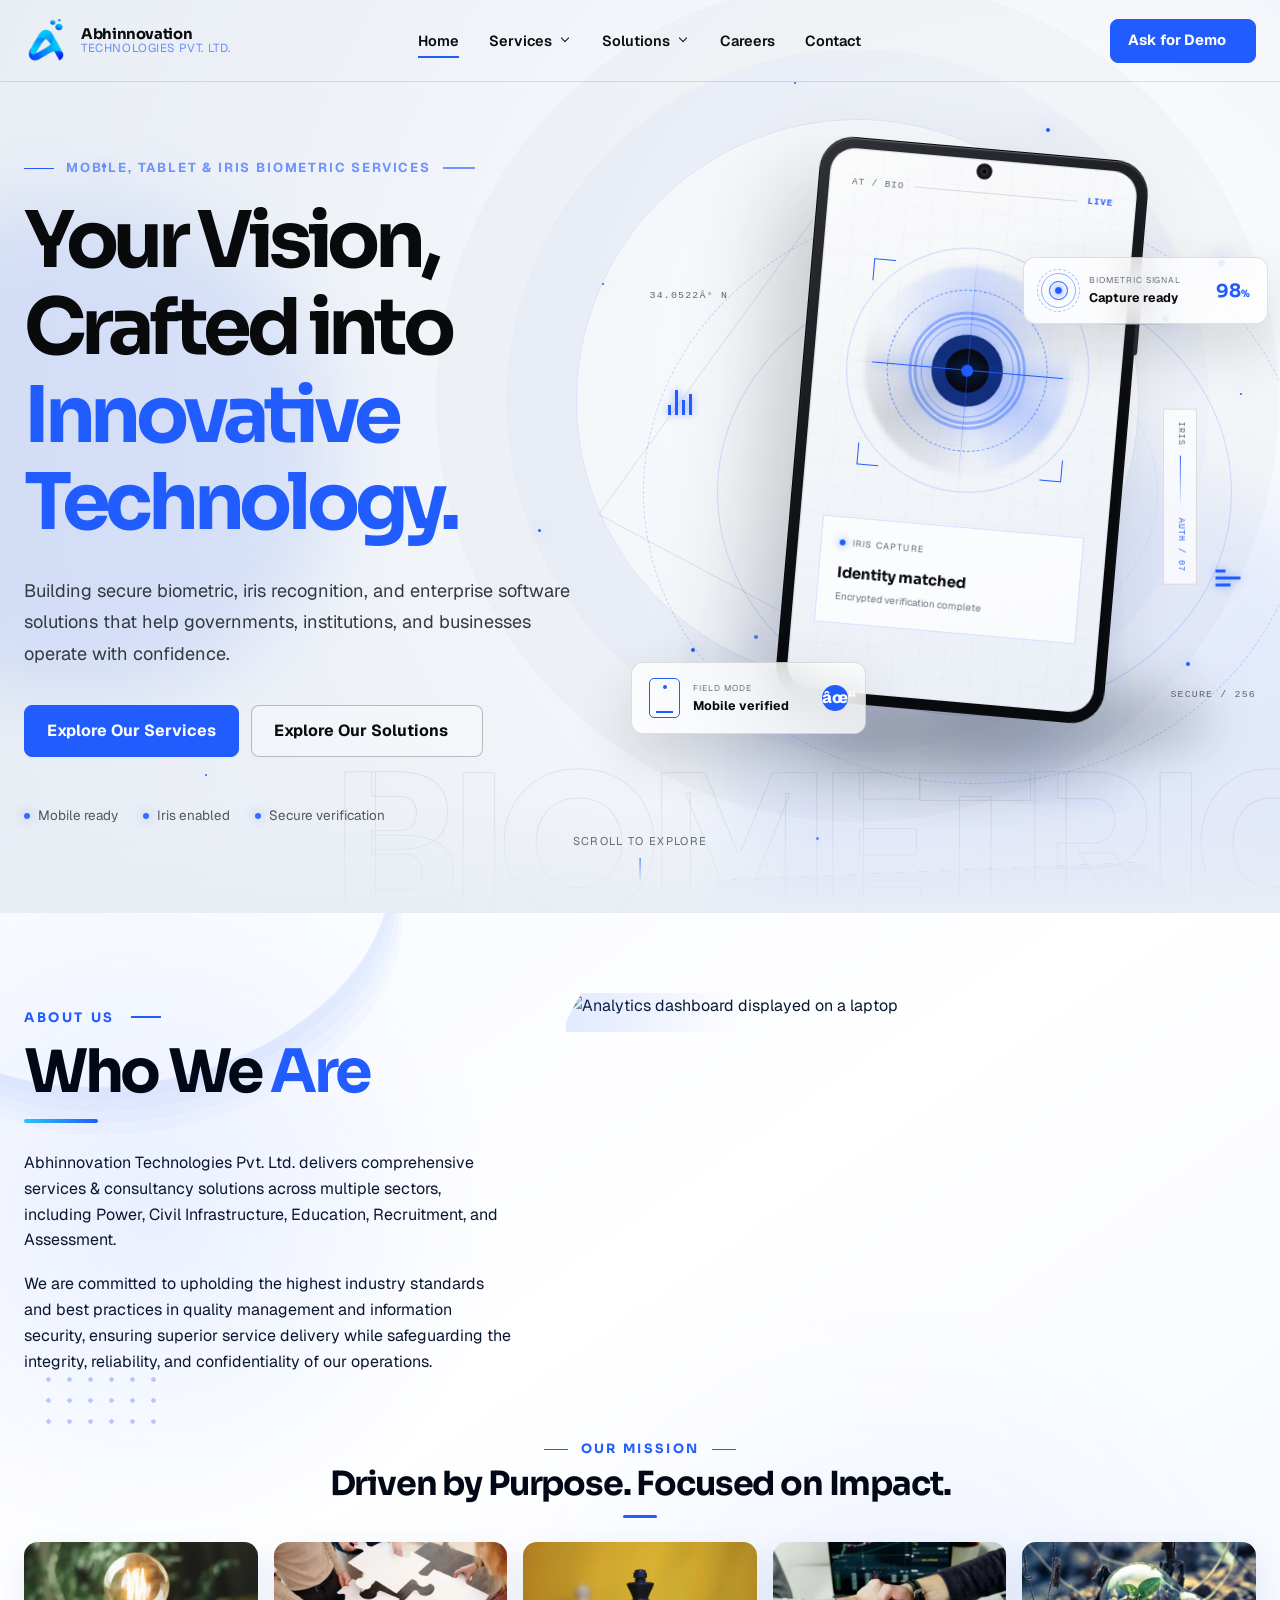
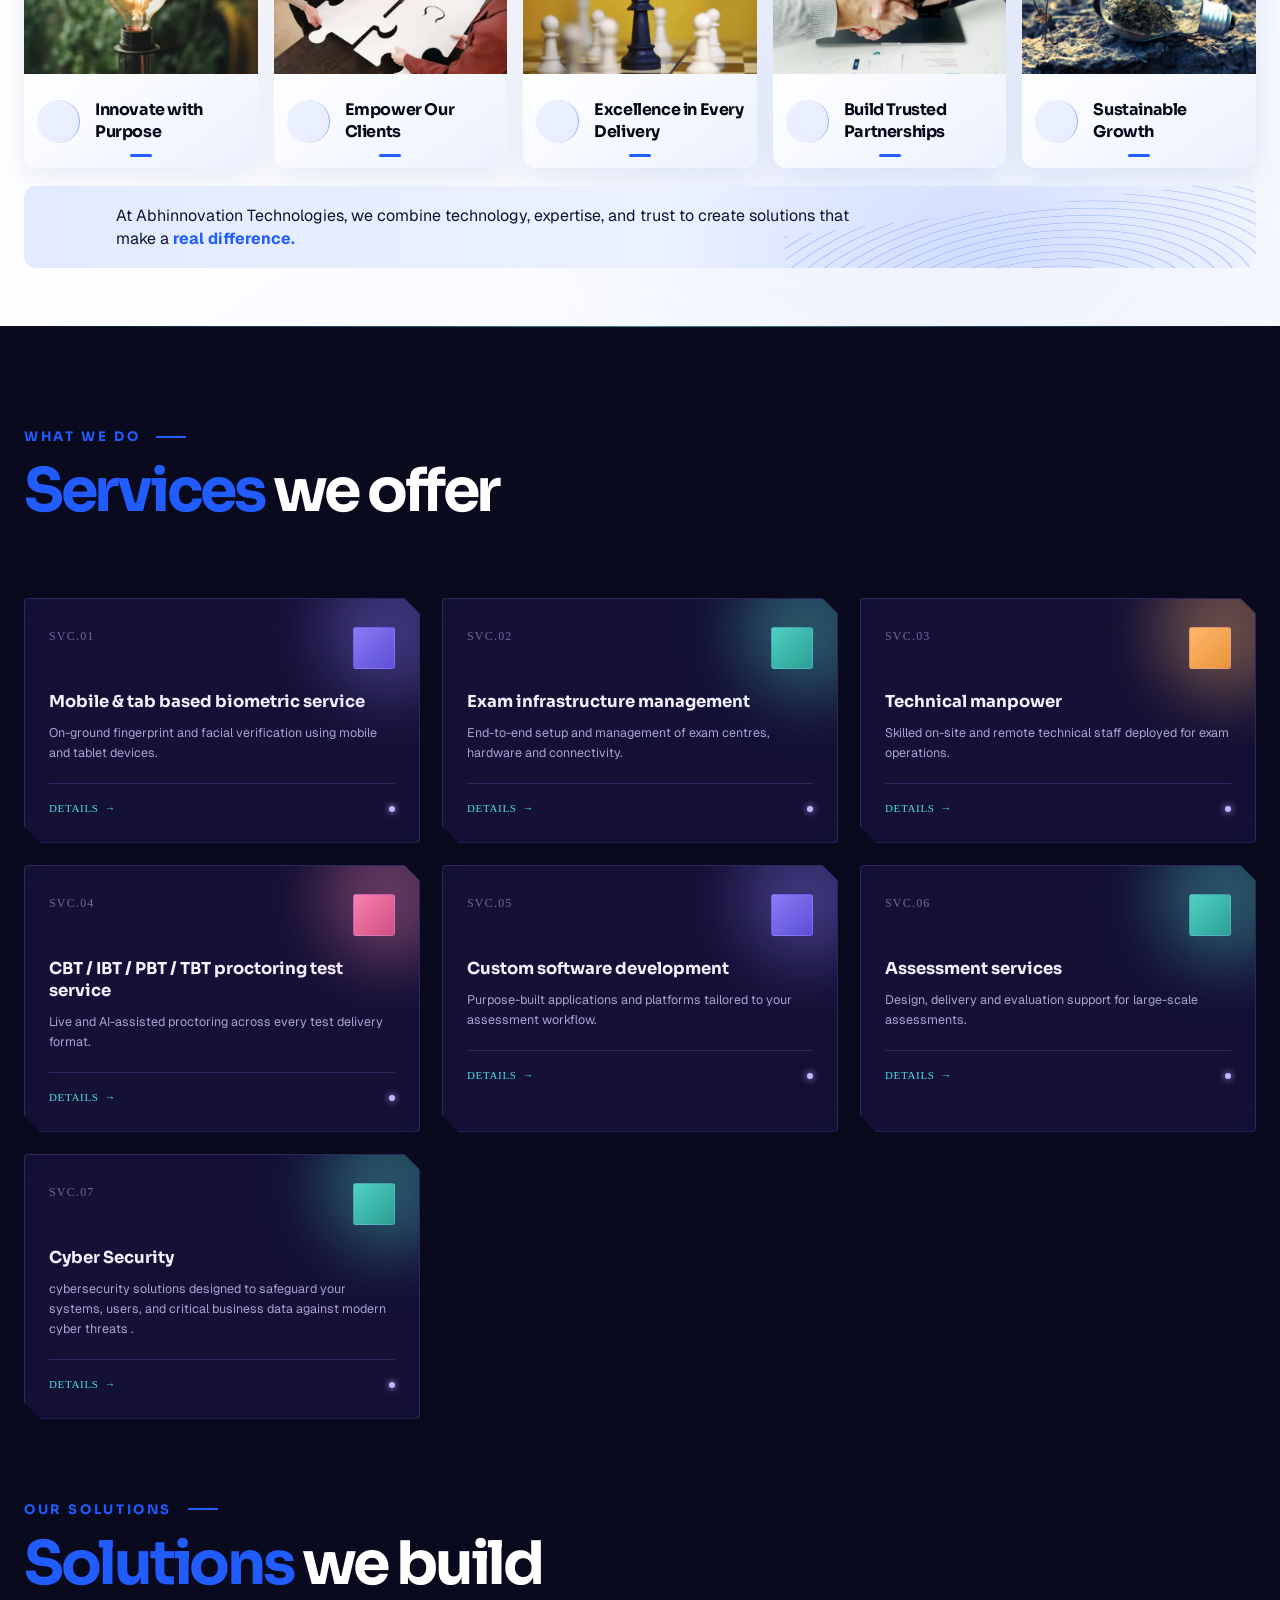
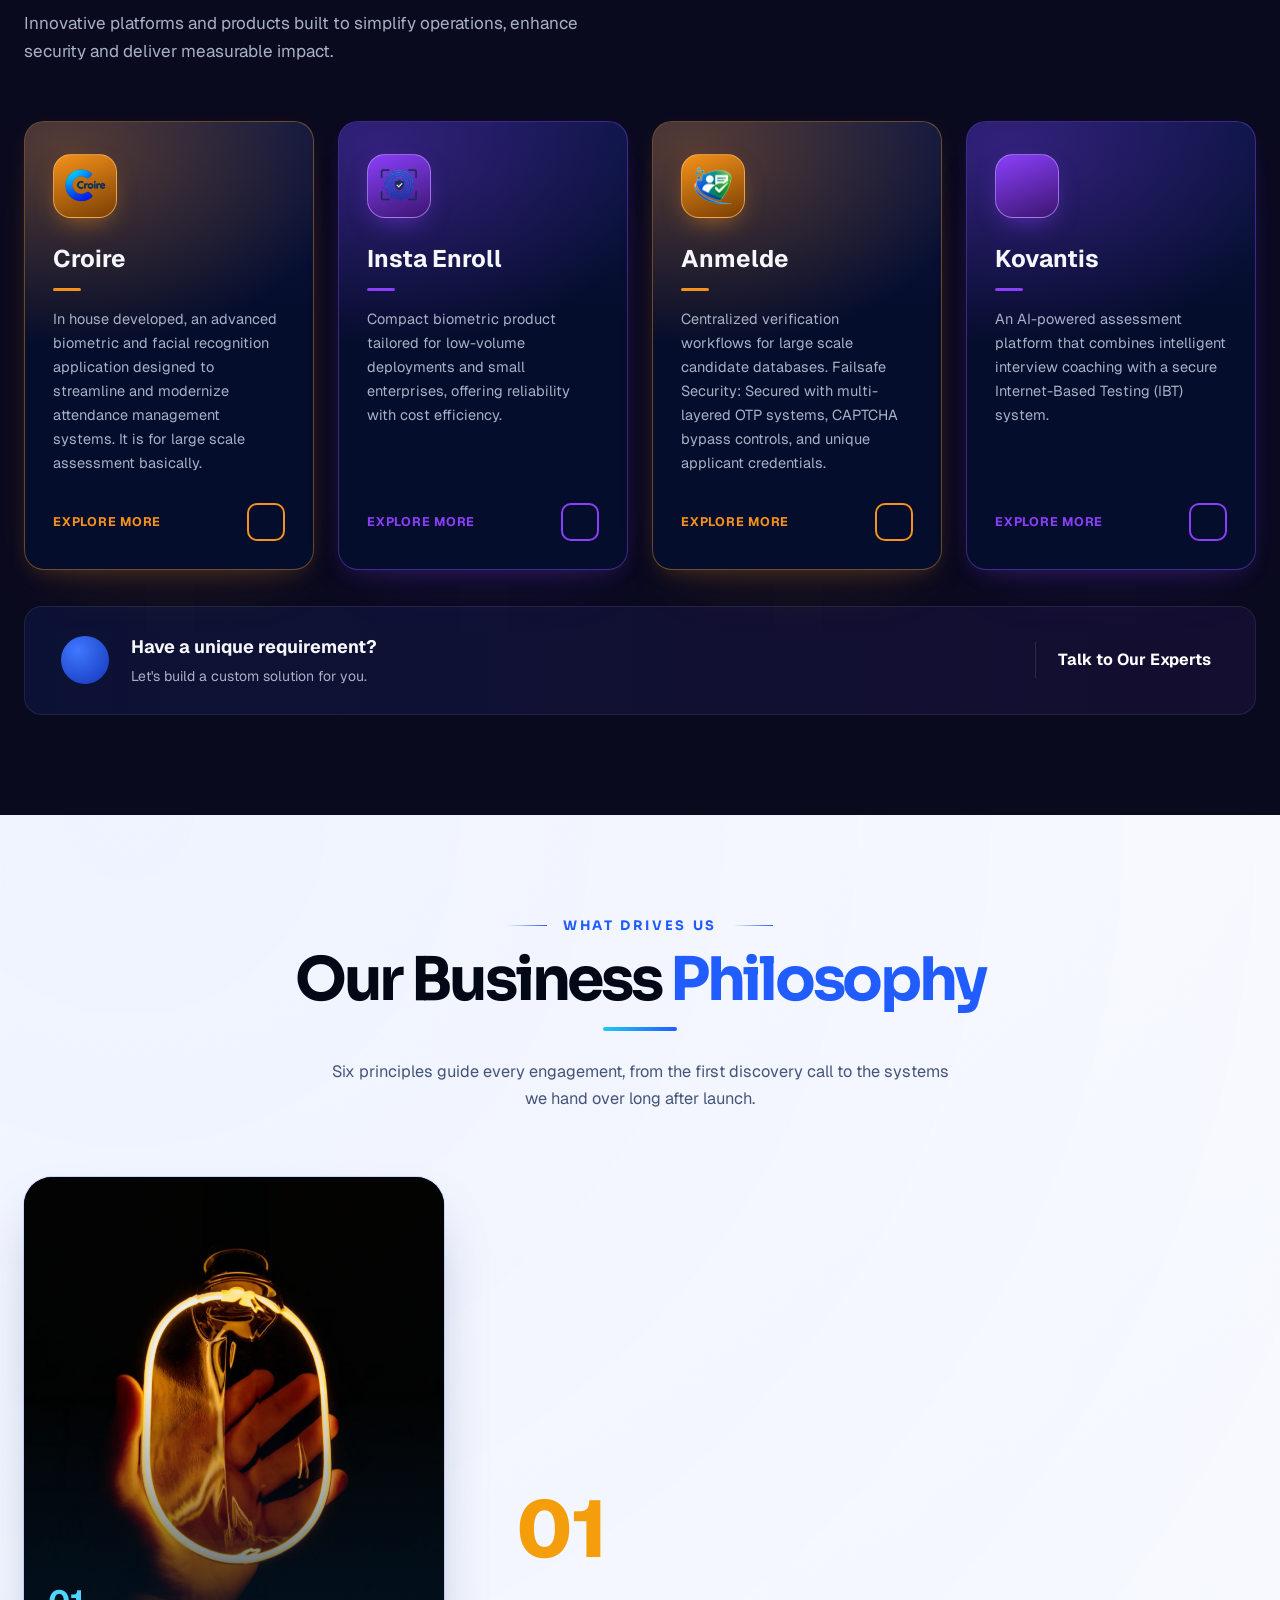
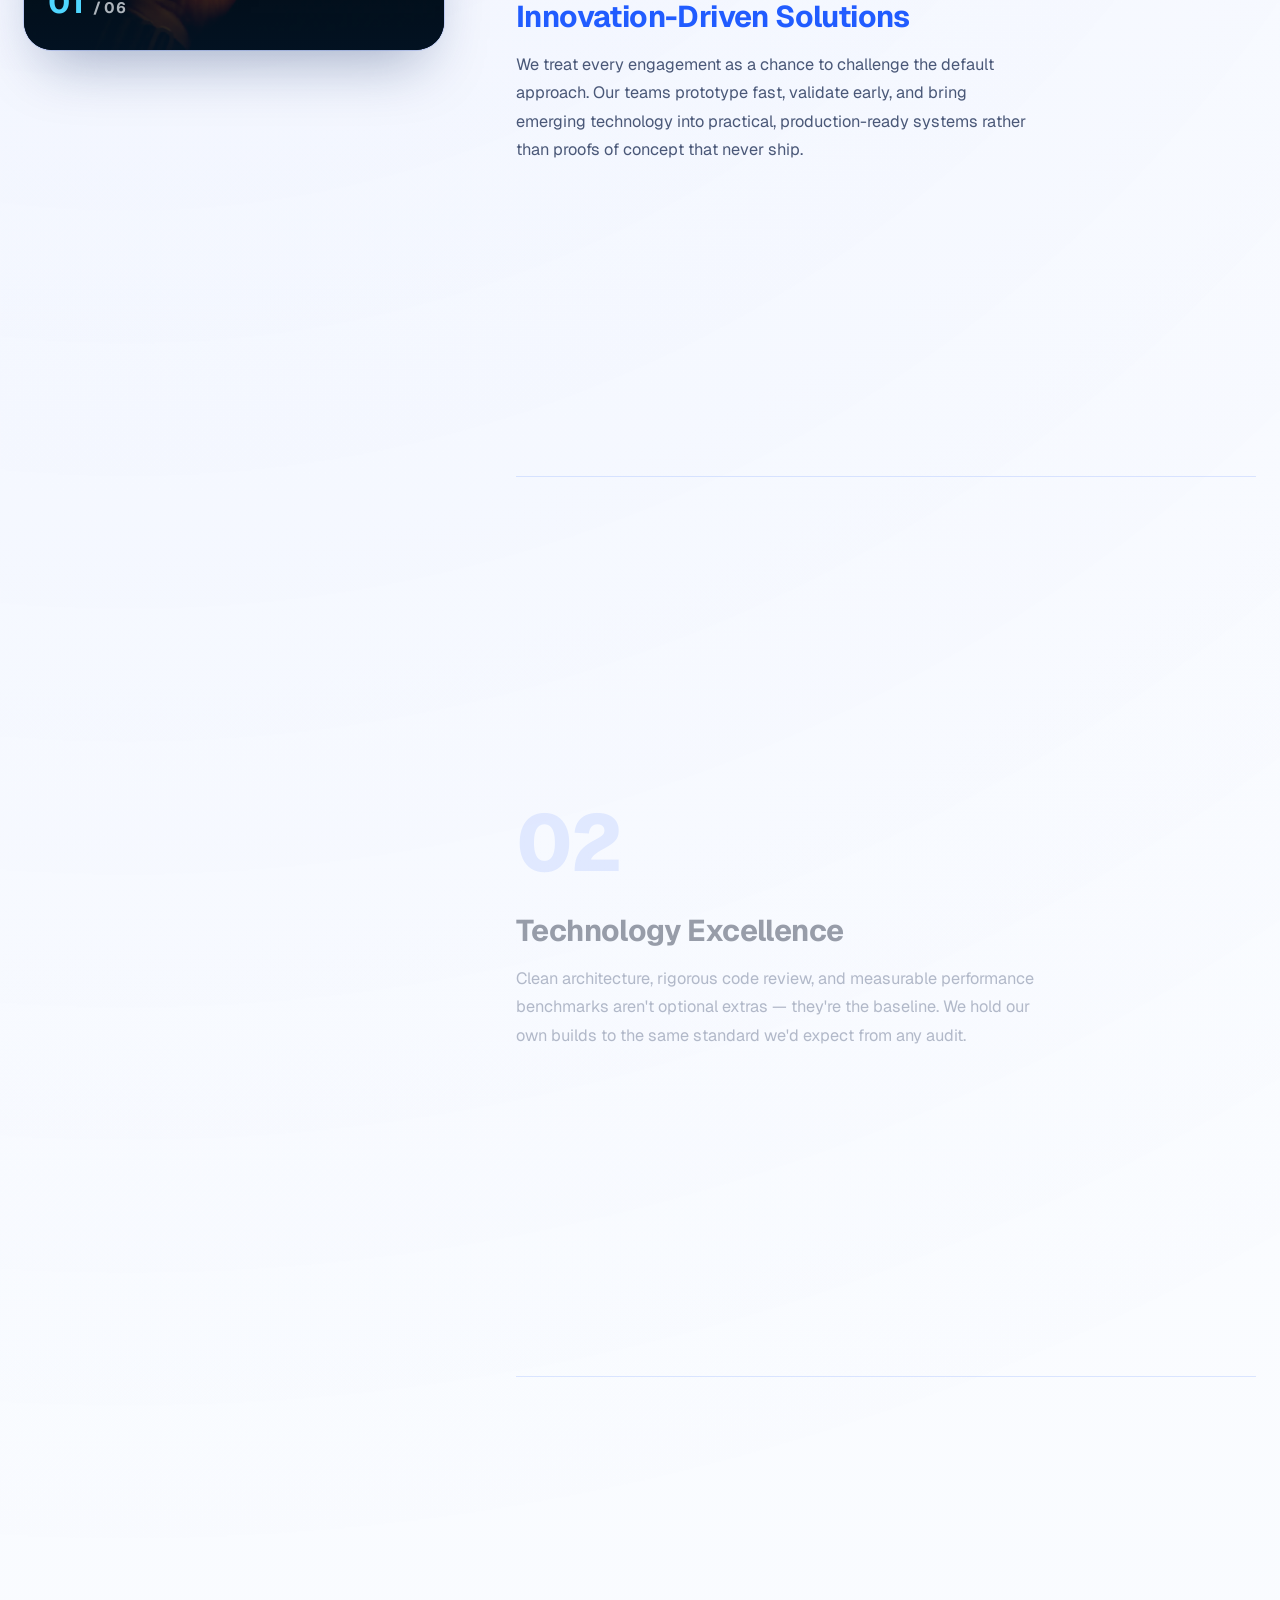
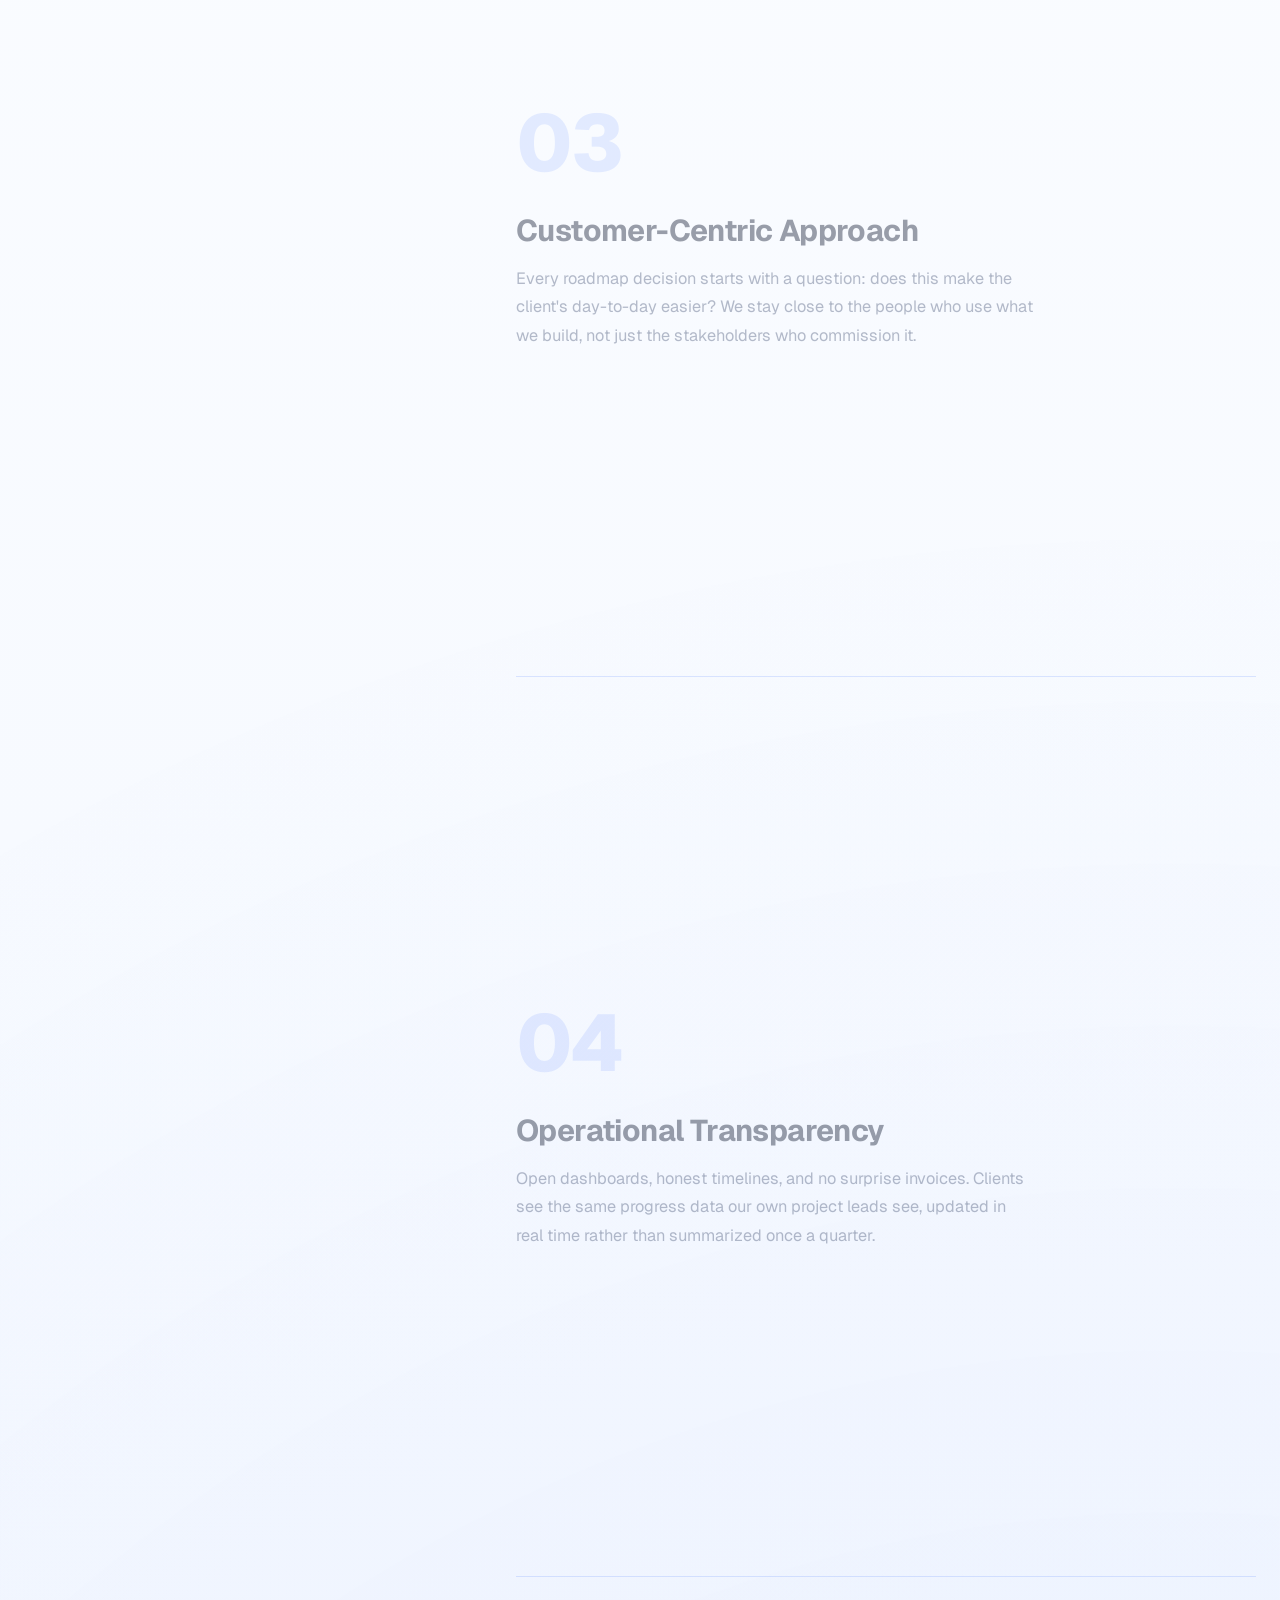
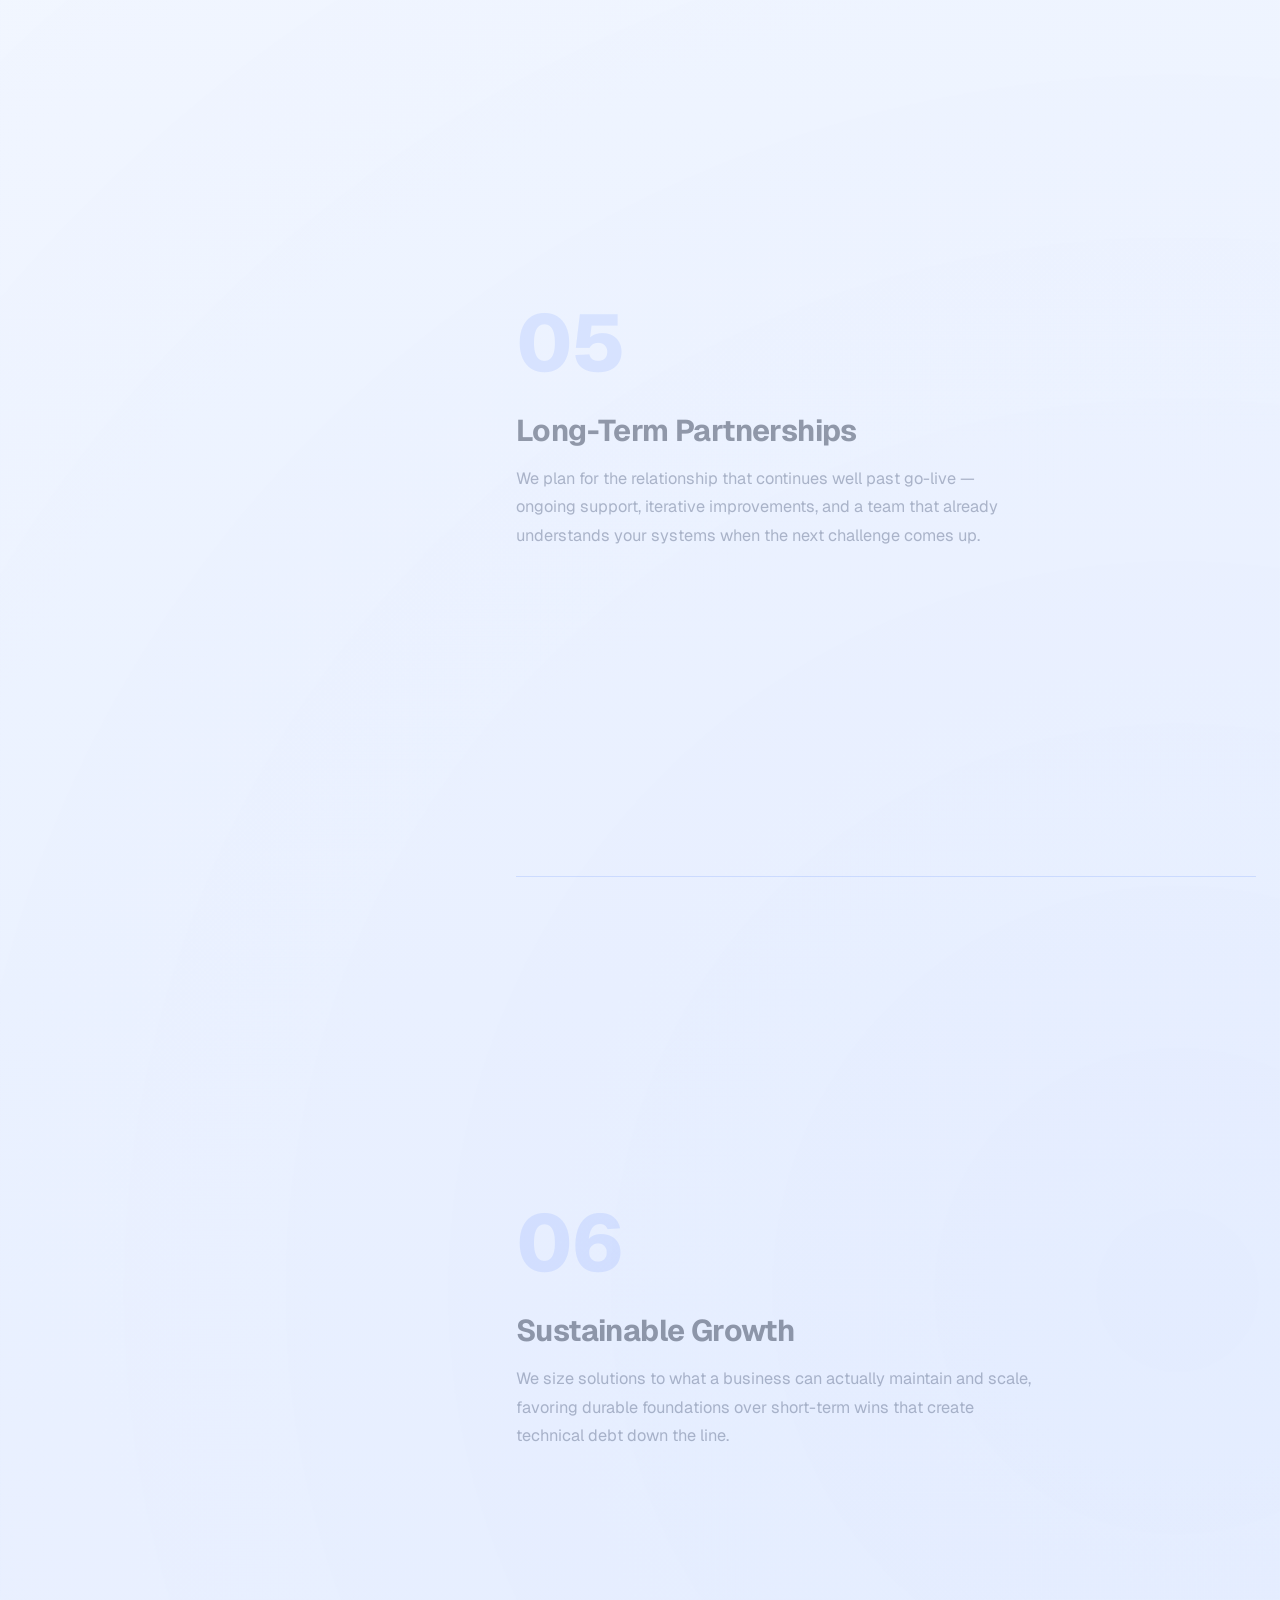
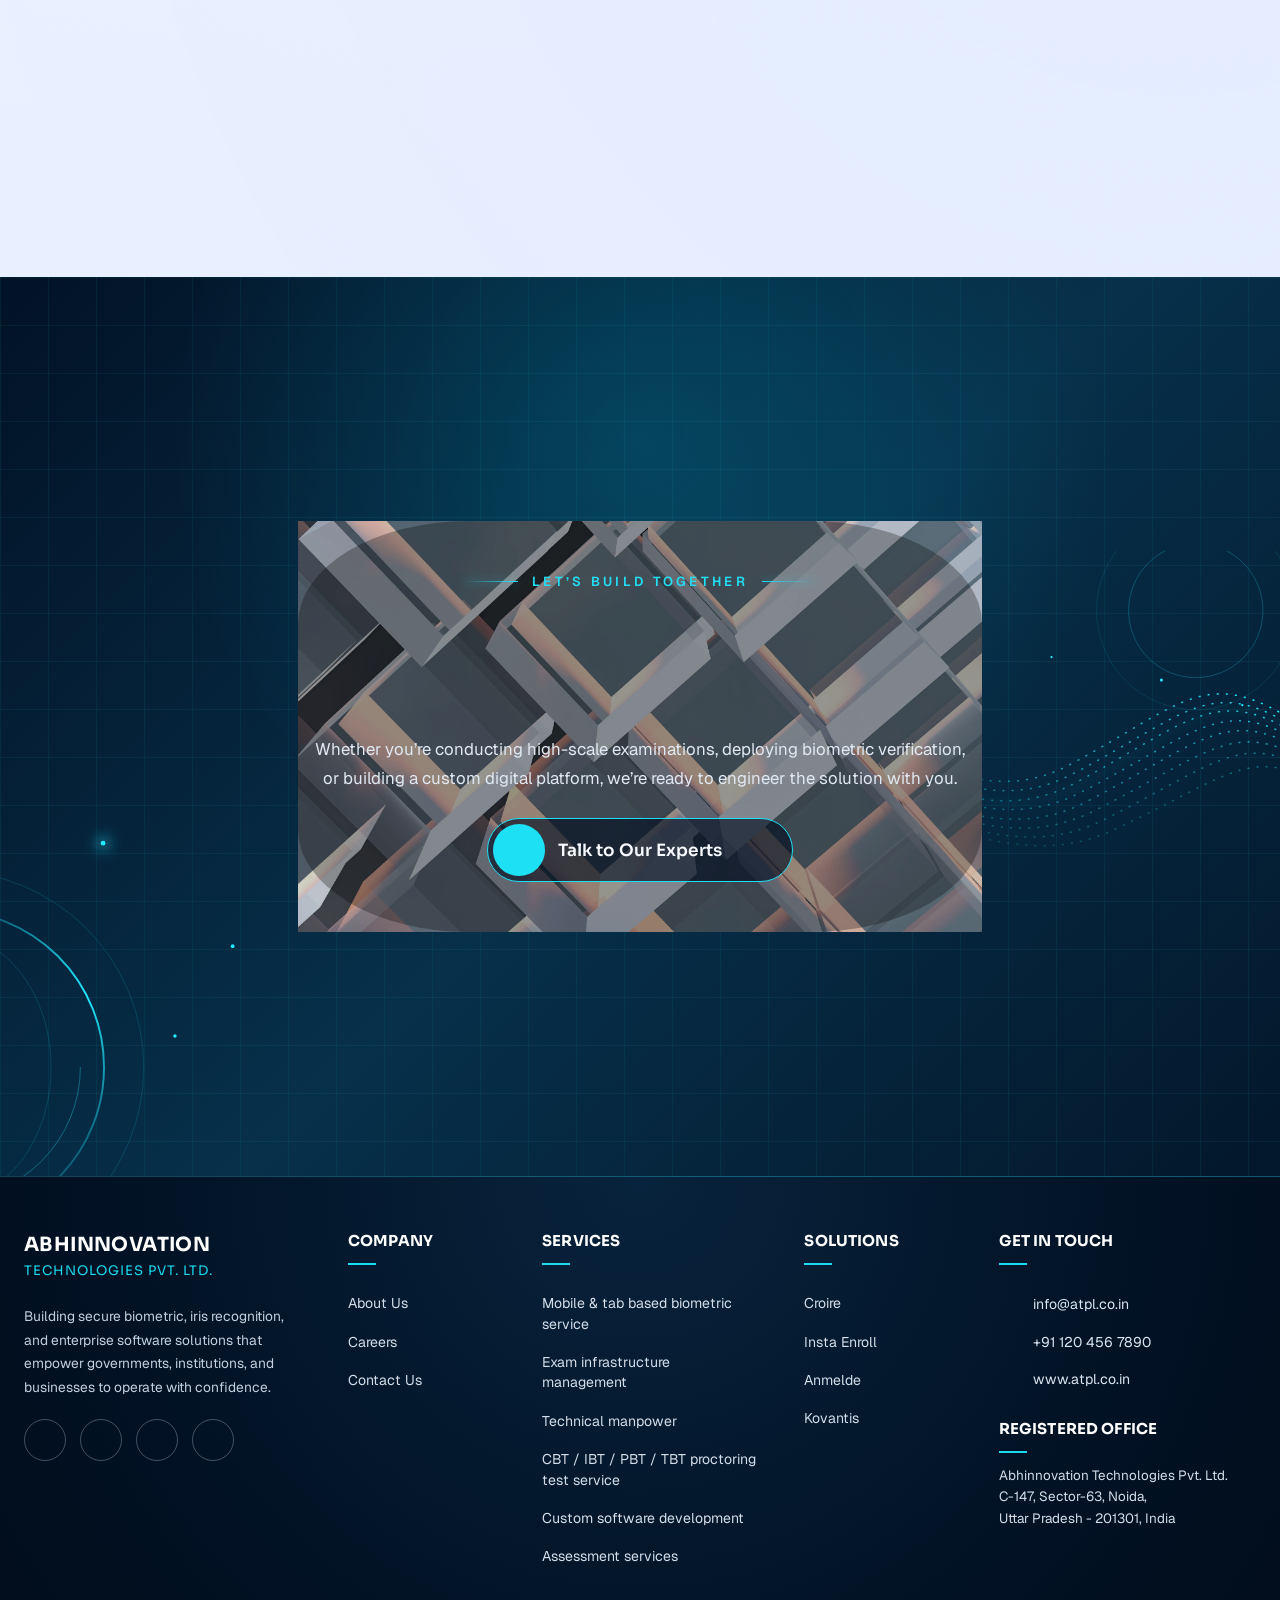
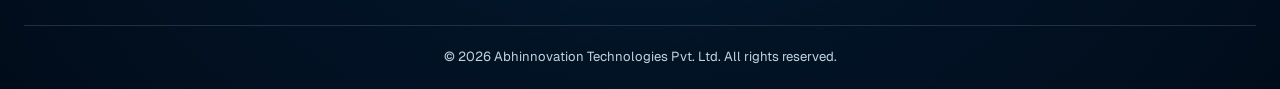
==== index.html @ 19536222 "Add files via upload" ====
<!doctype html>
<html lang="en">
  <head>
    <meta charset="UTF-8" />
    <meta name="viewport" content="width=device-width, initial-scale=1.0" />
    <meta
      name="description"
      content="Abhinnovation Technologies builds secure, scalable software, assessment, biometric and digital transformation solutions."
    />
    <meta name="theme-color" content="#050b1f" />
    <title>Abhinnovation Technologies Pvt. Ltd.</title>
    <link rel="icon" type="image/svg+xml" href="./assets/atpl-icon-bg-rm.svg" />
    <link rel="preconnect" href="https://fonts.googleapis.com" />
    <link rel="preconnect" href="https://fonts.gstatic.com" crossorigin />
    <link
      href="https://fonts.googleapis.com/css2?family=Geist:wght@400;500;600;700&family=Sora:wght@500;600;700&display=swap"
      rel="stylesheet"
    />
    <link rel="stylesheet" href="./style.css" />
    <link rel="stylesheet" href="./header-footer.css" />
    <link rel="stylesheet" href="https://cdnjs.cloudflare.com/ajax/libs/font-awesome/7.3.0/css/all.min.css" integrity="sha512-ApSLB1Pd3/bZN8fWB/RG9YhN/7bd9Hkf3AGaE2mPfebjrxagjuBtx2GcgdqIlJkUzwylBo61r9Xa9NmgBI0swA==" crossorigin="anonymous" referrerpolicy="no-referrer" />
    <script>document.documentElement.classList.add("js");</script>
  </head>
  <body>

    <header class="site-header" id="site-header">
      <div class="nav-shell">
        <a class="brand" href="#home" aria-label="Abhinnovation Technologies home">
          <img src="./assets/atpl-icon-bg-rm.svg" alt="" width="45" height="44" />
          <span class="brand-name">
            <strong>Abhinnovation</strong>
            <span>Technologies Pvt. Ltd.</span>
          </span>
        </a>

        <button
          class="nav-toggle"
          type="button"
          aria-expanded="false"
          aria-controls="primary-navigation"
          aria-label="Open navigation"
        >
          <span></span><span></span><span></span>
        </button>

        <nav class="main-nav" aria-label="Primary navigation">
          <ul class="primary-nav" id="primary-navigation">
            <li><a class="nav-link active" href="#home" aria-current="page">Home</a></li>
            <li class="has-dropdown">
              <button
                class="nav-link dropdown-toggle"
                type="button"
                aria-expanded="false"
                aria-controls="services-menu"
              >
                Services <span aria-hidden="true">âŒ„</span>
              </button>
              <ul class="dropdown-menu" id="services-menu">
                <li><a href="./hero-biometric.html">Mobile & tab based biometric service</a></li>
                <li><a href="#assessment-services">Exam infrastructure management</a></li>
                <li><a href="#custom-software">Technical manpower</a></li>
                <li><a href="#custom-software">CBT / IBT / PBT / TBT proctoring test service</a></li>
                <li><a href="#custom-software">Custom software development</a></li>
                <li><a href="#custom-software">Assessment services</a></li>
              </ul>
            </li>
            <li class="has-dropdown">
              <button
                class="nav-link dropdown-toggle"
                type="button"
                aria-expanded="false"
                aria-controls="solutions-menu"
              >
                Solutions <span aria-hidden="true">âŒ„</span>
              </button>
              <ul class="dropdown-menu" id="solutions-menu">
                <li><a href="./croire-product-page.html">Croire</a></li>
                <li><a href="#abhiconnect">Insta Enroll</a></li>
                <li><a href="#veda">Anmelde</a></li>
                <li><a href="#anmelde">Kovantis</a></li>
              </ul>
            </li>
            <li><a class="nav-link" href="./careers.html">Careers</a></li>
            <li><a class="nav-link" href="./contact.html">Contact</a></li>
            <li class="mobile-nav-cta">
              <button class="button button-sm nav-cta demo-btn" >Ask for Demo ↗</button>
            </li>
          </ul>
        </nav>

        <button class="button button-sm nav-cta demo-btn">Ask for Demo <span aria-hidden="true"><i class="fa-solid fa-arrow-up-right-from-square" style="color: rgb(255, 255, 255);"></i></span></button>
      </div>
    </header>
    <!-- <div style="height: 150vh;"></div> -->

    <main id="main-content">
      <section class="hero" id="home" aria-labelledby="hero-title">
        <div class="hero-grid" aria-hidden="true"></div>
        <div class="hero-glow hero-glow-one" aria-hidden="true"></div>
        <div class="hero-glow hero-glow-two" aria-hidden="true"></div>
        <div class="depth-plane plane-far parallax-layer" data-depth="-3" aria-hidden="true"></div>
        <div class="depth-plane plane-mid parallax-layer" data-depth="6" aria-hidden="true"></div>
        <div class="depth-plane plane-near parallax-layer" data-depth="15" aria-hidden="true"></div>
        <div class="particle-field parallax-layer" data-depth="22" aria-hidden="true">
          <i></i><i></i><i></i><i></i><i></i><i></i><i></i><i></i><i></i><i></i>
        </div>

        <div class="biometric-wordmark parallax-layer" data-depth="3" aria-hidden="true">BIOMETRIC</div>

        <div class="container hero-layout">
          <div class="hero-copy reveal">
            <div class="hero-copy-parallax">
            <p class="eyebrow"><span></span> Mobile, tablet &amp; iris biometric services</p>
            <h1 id="hero-title">Your Vision, Crafted into  <em>Innovative Technology.</em></h1>
            <p class="hero-lede">
              Building secure biometric, iris recognition, and enterprise software solutions that help governments, institutions, and businesses operate with confidence.
            </p>
            <div class="hero-actions">
              <a class="button" href="#services">Explore Our Services </a>
              <a class="button button-ghost" href="#solutions">Explore Our Solutions <span aria-hidden="true"><i class="fa-solid fa-arrow-up-right-from-square"></i></span></a>
            </div>
            <div class="hero-proof" aria-label="Biometric service capabilities">
              <span>Mobile ready</span>
              <span>Iris enabled</span>
              <span>Secure verification</span>
            </div>
            </div>
          </div>

          <div class="hero-visual reveal" id="biometric-parallax" aria-label="Mobile iris biometric verification illustration">
            <div class="hero-visual-parallax">
            <div class="scene-beam parallax-layer" data-depth="2" aria-hidden="true"></div>
            <div class="scan-orbit scan-orbit-outer parallax-layer" data-depth="5" aria-hidden="true"></div>
            <div class="scan-orbit scan-orbit-inner parallax-layer" data-depth="9" aria-hidden="true"></div>
            <div class="scan-orbit scan-orbit-core parallax-layer" data-depth="14" aria-hidden="true"></div>
            <div class="scan-coordinate coordinate-one parallax-layer" data-depth="13" aria-hidden="true">34.0522Â° N</div>
            <div class="scan-coordinate coordinate-two parallax-layer" data-depth="8" aria-hidden="true">SECURE / 256</div>

            <div class="device-shadow parallax-layer" data-depth="4" aria-hidden="true"></div>
            <div class="biometric-device parallax-layer" data-depth="7">
              <div class="device-camera" aria-hidden="true"></div>
              <div class="device-screen">
                <div class="screen-header"><span>AT / BIO</span><i></i><b>LIVE</b></div>
                <div class="iris-stage" aria-hidden="true">
                  <div class="iris-halo"></div>
                  <div class="iris-ring iris-ring-one"></div>
                  <div class="iris-ring iris-ring-two"></div>
                  <div class="iris-core"><i></i></div>
                  <div class="iris-crosshair horizontal"></div>
                  <div class="iris-crosshair vertical"></div>
                  <div class="scan-line"></div>
                  <span class="scan-corner corner-one"></span><span class="scan-corner corner-two"></span>
                  <span class="scan-corner corner-three"></span><span class="scan-corner corner-four"></span>
                </div>
                <div class="scan-result">
                  <span><i></i> IRIS CAPTURE</span>
                  <strong>Identity matched</strong>
                  <small>Encrypted verification complete</small>
                </div>
              </div>
            </div>

            <div class="biometric-float capture-card parallax-layer" data-depth="16">
              <span class="capture-icon"><i></i><i></i><i></i></span>
              <div><small>BIOMETRIC SIGNAL</small><strong>Capture ready</strong></div>
              <b>98<span>%</span></b>
            </div>
            <div class="biometric-float field-card parallax-layer" data-depth="20">
              <div class="field-device"><i></i></div>
              <div><small>FIELD MODE</small><strong>Mobile verified</strong></div>
              <span class="verified-tick">âœ“</span>
            </div>
            <div class="identity-token parallax-layer" data-depth="26" aria-hidden="true">
              <span>IRIS</span><i></i><b>AUTH / 07</b>
            </div>
            <div class="data-stream stream-one parallax-layer" data-depth="12" aria-hidden="true"><span></span><span></span><span></span><span></span></div>
            <div class="data-stream stream-two parallax-layer" data-depth="18" aria-hidden="true"><span></span><span></span><span></span></div>
            </div>
          </div>
        </div>

        <a class="scroll-cue" href="#about"><span>Scroll to explore</span><i></i></a>
      </section>

      <!-- <section class="hero-cover-section" aria-hidden="true"></section> -->

      <section class="about-showcase" id="about" aria-labelledby="about-title">
        <div class="container">
          <div class="about-intro">
            <div class="about-copy">
              <p class="section-title">About Us</p>
              <h2 id="about-title" class="section-heading">Who We <span>Are</span></h2>
              <span class="section-heading-line" aria-hidden="true"></span>
              <p>
                Abhinnovation Technologies Pvt. Ltd. delivers comprehensive services &amp;
                consultancy solutions across multiple sectors, including Power, Civil
                Infrastructure, Education, Recruitment, and Assessment.
              </p>
              <p>
                We are committed to upholding the highest industry standards and best practices
                in quality management and information security, ensuring superior service delivery
                while safeguarding the integrity, reliability, and confidentiality of our operations.
              </p>
            </div>

            <div class="about-visual" aria-label="Business professional reviewing technology analytics">
              <img
                src="https://images.unsplash.com/photo-1551288049-bebda4e38f71?auto=format&amp;fit=crop&amp;w=1400&amp;q=85"
                alt="Analytics dashboard displayed on a laptop"
              />
              <span class="about-visual-accent" aria-hidden="true"></span>
            </div>
          </div>

          <div class="mission-heading">
            <p>Our Mission</p>
            <h3>Driven by Purpose. Focused on Impact.</h3>
          </div>

          <div class="mission-grid reveal">
            <article class="mission-card">
              <!-- <img
                src="https://images.unsplash.com/photo-1493612276216-ee3925520721?auto=format&amp;fit=crop&amp;w=700&amp;q=80"
                alt="A glowing light bulb representing innovation"
              /> -->
              <img src="./assets/mission/bulb.webp" alt="">
              <div class="mission-card-copy">
                <span class="mission-icon" aria-hidden="true"><i class="fa-regular fa-lightbulb"></i></span>
                <h4>Innovate with Purpose</h4>
              </div>
            </article>

            <article class="mission-card">
              <!-- <img
                src="https://images.unsplash.com/photo-1522071820081-009f0129c71c?auto=format&amp;fit=crop&amp;w=700&amp;q=80"
                alt="A collaborative team working together"
              /> -->
              <img src="./assets/mission/client.webp" alt="">
              <div class="mission-card-copy">
                <span class="mission-icon" aria-hidden="true"><i class="fa-solid fa-people-group"></i></span>
                <h4>Empower Our Clients</h4>
              </div>
            </article>

            <article class="mission-card">
              <!-- <img
                src="https://images.unsplash.com/photo-1528819622765-d6bcf132f793?auto=format&amp;fit=crop&amp;w=700&amp;q=80"
                alt="Chess pieces representing strategic excellence"
              /> -->
              <img src="./assets/mission/chess.webp" alt="">
              <div class="mission-card-copy">
                <span class="mission-icon" aria-hidden="true"><i class="fa-solid fa-shield-halved"></i></span>
                <h4>Excellence in Every Delivery</h4>
              </div>
            </article>

            <article class="mission-card">
              <!-- <img
                src="https://images.unsplash.com/photo-1521791055366-0d553872125f?auto=format&amp;fit=crop&amp;w=700&amp;q=80"
                alt="Business partners shaking hands"
              /> -->
              <img src="./assets/mission/partnership.webp" alt="">
              <div class="mission-card-copy">
                <span class="mission-icon" aria-hidden="true"><i class="fa-regular fa-handshake"></i></span>
                <h4>Build Trusted Partnerships</h4>
              </div>
            </article>

            <article class="mission-card">
              <!-- <img
                src="https://images.unsplash.com/photo-1497435334941-8c899ee9e8e9?auto=format&amp;fit=crop&amp;w=700&amp;q=80"
                alt="Green leaves representing sustainable growth"
              /> -->
              <img src="./assets/mission/sustainable.webp" alt="">
              <div class="mission-card-copy">
                <span class="mission-icon" aria-hidden="true"><i class="fa-solid fa-seedling"></i></span>
                <h4>Sustainable Growth</h4>
              </div>
            </article>
          </div>

          <div class="about-statement">
            <i class="fa-solid fa-quote-left" aria-hidden="true"></i>
            <p class="fade-left">
              At Abhinnovation Technologies, we combine technology, expertise, and trust to create
              solutions that make a <strong>real difference.</strong>
            </p>
          </div>
        </div>
      </section>

      <!-- <section class="cta-section">
        <div class="container">
          <p class="cta-eyebrow">Let&rsquo;s Build Together</p>
          <h2 class="reveal">Let&rsquo;s Build Your Next <span>Digital Solution</span></h2>
          <p class="cta-copy">
            Whether you&rsquo;re conducting high-scale examinations, deploying biometric verification,
            or building a custom digital platform, we&rsquo;re ready to engineer the solution with you.
          </p>
          <a class="cta-button" href="#contact">
            <span class="cta-button-icon" aria-hidden="true"><i class="fa-solid fa-arrow-right"></i></span>
            <span class="cta-button-label">Talk to Our Experts</span>
          </a>
        </div>
      </section> -->


      <section class="services">
        <div class="container">
    <div class="header-row">
      <div>
        <div class="section-title">What we do</div>
        <h2 class="section-heading"><span>Services</span> we offer</h2>
      </div>
      
    </div>

    <div class="grid-services reveal" id="services">

      <div class="svc-card c1 ">
        <div class="svc-glow"></div>
        <div class="corner tl"></div><div class="corner br"></div>
        <div class="svc-top">
          <span class="svc-num">SVC.01</span>
          <div class="svc-icon"><i class="fa-solid fa-fingerprint" style="color: rgb(255, 214, 59);"></i></div>
        </div>
        <h3>Mobile &amp; tab based biometric service</h3>
        <p>On-ground fingerprint and facial verification using mobile and tablet devices.</p>
        <div class="svc-footer">
          <a class="svc-link" href="#">Details <span class="arrow">&rarr;</span></a>
          <span class="status-dot"></span>
        </div>
      </div>

      <div class="svc-card c2 ">
        <div class="svc-glow"></div>
        <div class="corner tl"></div><div class="corner br"></div>
        <div class="svc-top">
          <span class="svc-num">SVC.02</span>
          <div class="svc-icon"><i class="fa-solid fa-school" style="color: rgb(89, 86, 86);"></i></div>
        </div>
        <h3>Exam infrastructure management</h3>
        <p>End-to-end setup and management of exam centres, hardware and connectivity.</p>
        <div class="svc-footer">
          <a class="svc-link" href="#">Details <span class="arrow">&rarr;</span></a>
          <span class="status-dot"></span>
        </div>
      </div>

      <div class="svc-card c3 ">
        <div class="svc-glow"></div>
        <div class="corner tl"></div><div class="corner br"></div>
        <div class="svc-top">
          <span class="svc-num">SVC.03</span>
          <div class="svc-icon"><i class="fa-solid fa-user-group" style="color: rgb(109, 85, 177);"></i></div>
        </div>
        <h3>Technical manpower</h3>
        <p>Skilled on-site and remote technical staff deployed for exam operations.</p>
        <div class="svc-footer">
          <a class="svc-link" href="#">Details <span class="arrow">&rarr;</span></a>
          <span class="status-dot"></span>
        </div>
      </div>

      <div class="svc-card c4 ">
        <div class="svc-glow"></div>
        <div class="corner tl"></div><div class="corner br"></div>
        <div class="svc-top">
          <span class="svc-num">SVC.04</span>
          <div class="svc-icon"><i class="fa-solid fa-eye" style="color: rgb(233, 233, 233);"></i></div>
        </div>
        <h3>CBT / IBT / PBT / TBT proctoring test service</h3>
        <p>Live and AI-assisted proctoring across every test delivery format.</p>
        <div class="svc-footer">
          <a class="svc-link" href="#">Details <span class="arrow">&rarr;</span></a>
          <span class="status-dot"></span>
        </div>
      </div>

      <div class="svc-card c5 ">
        <div class="svc-glow"></div>
        <div class="corner tl"></div><div class="corner br"></div>
        <div class="svc-top">
          <span class="svc-num">SVC.05</span>
          <div class="svc-icon"><i class="fa-solid fa-laptop-code" style="color: rgb(159, 208, 243);"></i></div>
        </div>
        <h3>Custom software development</h3>
        <p>Purpose-built applications and platforms tailored to your assessment workflow.</p>
        <div class="svc-footer">
          <a class="svc-link" href="#">Details <span class="arrow">&rarr;</span></a>
          <span class="status-dot"></span>
        </div>
      </div>

      <div class="svc-card c6 ">
        <div class="svc-glow"></div>
        <div class="corner tl"></div><div class="corner br"></div>
        <div class="svc-top">
          <span class="svc-num">SVC.06</span>
          <div class="svc-icon"><i class="fa-solid fa-clipboard-check" style="color: rgb(255, 192, 59);"></i></div>
        </div>
        <h3>Assessment services</h3>
        <p>Design, delivery and evaluation support for large-scale assessments.</p>
        <div class="svc-footer">
          <a class="svc-link" href="#">Details <span class="arrow">&rarr;</span></a>
          <span class="status-dot"></span>
        </div>
      </div>

      <div class="svc-card c2 ">
        <div class="svc-glow"></div>
        <div class="corner tl"></div><div class="corner br"></div>
        <div class="svc-top">
          <span class="svc-num">SVC.07</span>
          <div class="svc-icon"><i class="fa-brands fa-expeditedssl" style="color: rgb(89, 86, 86);"></i></div>
        </div>
        <h3>Cyber Security</h3>
        <p>cybersecurity solutions designed to safeguard your systems, users, and critical business data against modern cyber threats
.</p>
        <div class="svc-footer">
          <a class="svc-link" href="#">Details <span class="arrow">&rarr;</span></a>
          <span class="status-dot"></span>
        </div>
      </div>

    </div>
    </div>
    <div class="container">
    <div class="solutions__header">
      <p class="section-title">Our Solutions</p>
      <h2 class="section-heading"> <span>Solutions</span> we build</h2>
      <p class="solutions__subtitle">
        Innovative platforms and products built to simplify operations,
        enhance security and deliver measurable impact.
      </p>
    </div>

    <div class="solutions__grid " id="solutions">

      <!-- Croire -->
      <article class="card card--orange">
        <div class="card__icon"><img src="./assets/solutions/croire.svg" alt=""></div>
        <h3 class="card__title">Croire</h3>
        <span class="card__rule"></span>
        <p class="card__text">
          In house developed, an advanced biometric and facial recognition
          application designed to streamline and modernize attendance
          management systems. It is for large scale assessment basically.
        </p>
        <div class="card__footer">
          <a href="#" class="card__link">Explore More</a>
          <span class="card__arrow"><i class="fa-solid fa-arrow-right"></i></span>
        </div>
      </article>

      <!-- Insta Enroll -->
      <article class="card card--purple">
        <div class="card__icon"><img src="./assets/solutions/insta-enroll.svg" alt=""></div>
        <h3 class="card__title">Insta Enroll</h3>
        <span class="card__rule"></span>
        <p class="card__text">
          Compact biometric product tailored for low-volume deployments and
          small enterprises, offering reliability with cost efficiency.
        </p>
        <div class="card__footer">
          <a href="#" class="card__link">Explore More</a>
          <span class="card__arrow"><i class="fa-solid fa-arrow-right"></i></span>
        </div>
      </article>

      <!-- Anmelde -->
      <article class="card card--orange">
        <div class="card__icon"><img src="./assets/solutions/anmelde.svg" alt=""></div>
        <h3 class="card__title">Anmelde</h3>
        <span class="card__rule"></span>
        <p class="card__text">
          Centralized verification workflows for large scale candidate
          databases. Failsafe Security: Secured with multi-layered OTP
          systems, CAPTCHA bypass controls, and unique applicant credentials.
        </p>
        <div class="card__footer">
          <a href="#" class="card__link">Explore More</a>
          <span class="card__arrow"><i class="fa-solid fa-arrow-right"></i></span>
        </div>
      </article>

      <!-- Kovantis -->
      <article class="card card--purple">
        <div class="card__icon"><i class="fa-solid fa-brain"></i></div>
        <h3 class="card__title">Kovantis</h3>
        <span class="card__rule"></span>
        <p class="card__text">
          An AI-powered assessment platform that combines intelligent
          interview coaching with a secure Internet-Based Testing (IBT)
          system.
        </p>
        <div class="card__footer">
          <a href="#" class="card__link">Explore More</a>
          <span class="card__arrow"><i class="fa-solid fa-arrow-right"></i></span>
        </div>
      </article>

    </div>

    <div class="solutions__cta">
      <span class="cta__icon"><i class="fa-solid fa-wand-magic-sparkles"></i></span>
      <div class="cta__text">
        <p class="cta__title">Have a unique requirement?</p>
        <p class="cta__subtitle">Let's build a custom solution for you.</p>
      </div>
      <span class="cta__divider"></span>
      <a href="./contact.html" class="cta__link">Talk to Our Experts <i class="fa-solid fa-arrow-right"></i></a>
    </div>
  </div>
  </section>

  



       <section class="philosophy-section">
        <div class="container">

          <div class="philosophy-heading">
            <p class="section-title">What Drives Us</p>
            <h2 class="section-heading">Our Business <span>Philosophy</span></h2>
            <span class="section-heading-line" aria-hidden="true"></span>
            <p class="heading-text">Six principles guide every engagement, from the first discovery call to the systems we hand over long after launch.</p>
          </div>

          <div class="philosophy-grid">

            <div class="philosophy-visual">
              <div class="philosophy-sticky">
                <!-- <div class="philosophy-image-wrap">
                  <img class="philosophy-img active" data-index="0" src="https://picsum.photos/seed/innovation-solutions/800/1000" alt="Innovation-driven solutions">
                  <img class="philosophy-img" data-index="1" src="https://picsum.photos/seed/tech-excellence/800/1000" alt="Technology excellence">
                  <img class="philosophy-img" data-index="2" src="https://picsum.photos/seed/customer-centric/800/1000" alt="Customer-centric approach">
                  <img class="philosophy-img" data-index="3" src="https://picsum.photos/seed/operational-transparency/800/1000" alt="Operational transparency">
                  <img class="philosophy-img" data-index="4" src="https://picsum.photos/seed/long-term-partnerships/800/1000" alt="Long-term partnerships">
                  <img class="philosophy-img" data-index="5" src="https://picsum.photos/seed/sustainable-growth/800/1000" alt="Sustainable growth">
                  <div class="philosophy-badge">
                    <span class="current">01</span>
                    <span class="total">/ 06</span>
                  </div>
                </div> -->
                <div class="philosophy-image-wrap">
                  <img class="philosophy-img active" data-index="0" src="./assets/philosophy/innovation.webp" alt="Innovation-driven solutions">
                  <img class="philosophy-img" data-index="1" src="./assets/philosophy/excellence.webp" alt="Technology excellence">
                  <img class="philosophy-img" data-index="2" src="./assets/philosophy/customer.webp" alt="Customer-centric approach">
                  <img class="philosophy-img" data-index="3" src="./assets/philosophy/transparency.webp" alt="Operational transparency">
                  <img class="philosophy-img" data-index="4" src="./assets/philosophy/partnership.webp" alt="Long-term partnerships">
                  <img class="philosophy-img" data-index="5" src="./assets/philosophy/sustainability.webp" alt="Sustainable growth">
                  <div class="philosophy-badge">
                    <span class="current">01</span>
                    <span class="total">/ 06</span>
                  </div>
                </div>
              </div>
            </div>

            <div class="philosophy-list">

              <div class="philosophy-item is-active" data-index="0">
                <div class="philosophy-image-wrap">
                  <img class="philosophy-img active" data-index="0" src="./assets/philosophy/innovation.webp" alt="Innovation-driven solutions">
                  
                </div>
                <span class="index">01</span>
                <h3>Innovation-Driven Solutions</h3>
                <p>We treat every engagement as a chance to challenge the default approach. Our teams prototype fast, validate early, and bring emerging technology into practical, production-ready systems rather than proofs of concept that never ship.</p>
              </div>

              <div class="philosophy-item" data-index="1">
                <div class="philosophy-image-wrap">
                  
                  <img class="philosophy-img active" data-index="1" src="./assets/philosophy/excellence.webp" alt="Technology excellence">
                  
                </div>
                <span class="index">02</span>
                <h3>Technology Excellence</h3>
                <p>Clean architecture, rigorous code review, and measurable performance benchmarks aren't optional extras — they're the baseline. We hold our own builds to the same standard we'd expect from any audit.</p>
              </div>

              <div class="philosophy-item" data-index="2">
                <div class="philosophy-image-wrap">

                  <img class="philosophy-img active" data-index="2" src="./assets/philosophy/customer.webp" alt="Customer-centric approach">
                 
                </div>
                <span class="index">03</span>
                <h3>Customer-Centric Approach</h3>
                <p>Every roadmap decision starts with a question: does this make the client's day-to-day easier? We stay close to the people who use what we build, not just the stakeholders who commission it.</p>
              </div>

              <div class="philosophy-item" data-index="3">
                <div class="philosophy-image-wrap">

                  <img class="philosophy-img active" data-index="3" src="./assets/philosophy/transparency.webp" alt="Operational transparency">
                  
                </div>
                <span class="index">04</span>
                <h3>Operational Transparency</h3>
                <p>Open dashboards, honest timelines, and no surprise invoices. Clients see the same progress data our own project leads see, updated in real time rather than summarized once a quarter.</p>
              </div>

              <div class="philosophy-item" data-index="4">
                <div class="philosophy-image-wrap">

                  <img class="philosophy-img active" data-index="4" src="./assets/philosophy/partnership.webp" alt="Long-term partnerships">
                  
                </div>
                <span class="index">05</span>
                <h3>Long-Term Partnerships</h3>
                <p>We plan for the relationship that continues well past go-live — ongoing support, iterative improvements, and a team that already understands your systems when the next challenge comes up.</p>
              </div>

              <div class="philosophy-item" data-index="5">
                <div class="philosophy-image-wrap">

                  <img class="philosophy-img active" data-index="5" src="./assets/philosophy/sustainability.webp" alt="Sustainable growth">
                  
                </div>
                <span class="index">06</span>
                <h3>Sustainable Growth</h3>
                <p>We size solutions to what a business can actually maintain and scale, favoring durable foundations over short-term wins that create technical debt down the line.</p>
              </div>

            </div>

          </div>

        </div>
      </section>




      

                <section class="cta-section">
            
        <div class="container">
            <div class="bg">
                <div class="bg-cover"></div>
          <p class="cta-eyebrow" style="z-index:9; position: relative;">Let&rsquo;s Build Together</p>
          <h2 class="reveal" style="z-index:9; position: relative;">Let&rsquo;s Build Your Next <span>Digital Solution</span></h2>
          <p class="cta-copy" style="z-index:9; position: relative;">
            Whether you&rsquo;re conducting high-scale examinations, deploying biometric verification,
            or building a custom digital platform, we&rsquo;re ready to engineer the solution with you.
          </p>
          
                    <a class="cta-button" href="./contact.html">
            <span class="cta-button-icon" aria-hidden="true"><i class="fa-solid fa-arrow-right"></i></span>
            <span class="cta-button-label">Talk to Our Experts</span>
          </a>
          </div>
        </div>
    
      </section>



    </main>

    <footer class="site-footer" id="contact">
      <div class="footer-container">
        <div class="footer-grid">
          <div class="footer-brand">
            <p class="footer-brand-name">Abhinnovation</p>
            <p class="footer-brand-subtitle">Technologies Pvt. Ltd.</p>
            <p class="footer-summary">
              Building secure biometric, iris recognition, and enterprise software solutions that
              empower governments, institutions, and businesses to operate with confidence.
            </p>
            <ul class="footer-socials">
              <li><a href="https://www.linkedin.com/company/abhinnovation-technologies-pvt-ltd" target="_blank" rel="noopener noreferrer" aria-label="LinkedIn"><i class="fa-brands fa-linkedin-in" aria-hidden="true"></i></a></li>
              <li><a tabindex="0" aria-label="Facebook"><i class="fa-brands fa-facebook-f" aria-hidden="true"></i></a></li>
              <li><a tabindex="0" aria-label="Instagram"><i class="fa-brands fa-instagram" aria-hidden="true"></i></a></li>
              <li><a tabindex="0" aria-label="YouTube"><i class="fa-brands fa-youtube" aria-hidden="true"></i></a></li>
            </ul>
          </div>

          <div class="footer-column">
            <h2>Company</h2>
            <ul>
              <li><a href="#about">About Us</a></li>
              <li><a href="#careers">Careers</a></li>
              <li><a href="./contact.html">Contact Us</a></li>
            </ul>
          </div>

          <div class="footer-column">
            <h2>Services</h2>
            <ul>
              <li><a href="#biometric-services">Mobile & tab based biometric service</a></li>
              <li><a href="#assessment-services">Exam infrastructure management</a></li>
              <li><a href="#custom-software">Technical manpower</a></li>
              <li><a href="#digital-transformation">CBT / IBT / PBT / TBT proctoring test service</a></li>
              <li><a href="#digital-transformation">Custom software development</a></li>
              <li><a href="#digital-transformation">Assessment services</a></li>
            </ul>
          </div>

          <div class="footer-column">
            <h2>Solutions</h2>
            <ul>
              <li><a href="#croire">Croire</a></li>
              <li><a href="#abhiconnect">Insta Enroll</a></li>
              <li><a href="#veda">Anmelde</a></li>
              <li><a href="#anmelde">Kovantis</a></li>
            </ul>
          </div>

          <div class="footer-contact">
            <h2>Get in Touch</h2>
            <ul class="footer-contact-list">
              <li><i class="fa-regular fa-envelope" aria-hidden="true"></i><a href="mailto:info@atpl.co.in">info@atpl.co.in</a></li>
              <li><i class="fa-solid fa-phone" aria-hidden="true"></i><a href="tel:+911204567890">+91 120 456 7890</a></li>
              <li><i class="fa-solid fa-globe" aria-hidden="true"></i><a href="https://www.atpl.co.in" target="_blank" rel="noopener noreferrer">www.atpl.co.in</a></li>
            </ul>
            <h2 class="footer-office-title">Registered Office</h2>
            <address>
              Abhinnovation Technologies Pvt. Ltd.<br />
              C-147, Sector-63, Noida,<br />
              Uttar Pradesh - 201301, India
            </address>
          </div>
        </div>

        <p class="footer-copyright">&copy; 2026 Abhinnovation Technologies Pvt. Ltd. All rights reserved.</p>
      </div>
    </footer>


    <!-- Demo Modal -->
<div id="demo-modal" class="modal-overlay">
  <div class="modal-content">
    <button id="close-modal" class="close-btn">&times;</button>
    
    <!-- STEP 1: Quick Details Form -->
    <div id="form-step">
      <h2>Request a Product Demo</h2>
      <p>Tell us what you're interested in, then pick a time that works for you.</p>
      
      <form id="demo-form">
        <div class="form-group">
          <label for="user-name">Full Name *</label>
          <input type="text" id="user-name" required placeholder="John Doe">
        </div>

        <div class="form-group">
          <label for="user-email">Work Email *</label>
          <input type="email" id="user-email" required placeholder="john@company.com">
        </div>

        <div class="form-group">
          <label for="product-select">Product of Interest *</label>
          <select id="product-select" required>
            <option value="" disabled selected>Select product...</option>
            <option value="Croire">Croire</option>
            <option value="Insta Enroll">Insta Enroll</option>
            <option value="Anmelde">Anmelde</option>
            <option value="Kovantis">Kovantis</option>
          </select>
        </div>

        <div class="form-group">
          <label for="company-name">Company Name (Optional)</label>
          <input type="text" id="company-name" placeholder="Acme Corp">
        </div>

        <button type="submit" class="submit-btn">Next: Pick a Time &rarr;</button>
      </form>
    </div>

    <!-- STEP 2: Calendly Inline Container (Hidden initially) -->
    <div id="calendar-step" style="display: none;">
      <h2>Select Date & Time</h2>
      <div id="calendly-embed" style="min-width:320px;height:630px;"></div>
    </div>
  </div>
</div>

<!-- Load Calendly Widget Script -->
<script type="text/javascript" src="https://assets.calendly.com/assets/external/widget.js" async></script>
    
    <noscript><style>.reveal{opacity:1!important;transform:none!important}</style></noscript>

    <!-- About visual scroll expansion: dependencies start -->
    <script src="https://cdn.jsdelivr.net/npm/gsap@3.15.0/dist/gsap.min.js" defer></script>
    <script src="https://cdn.jsdelivr.net/npm/gsap@3.15.0/dist/ScrollTrigger.min.js" defer></script>
    <!-- About visual scroll expansion: dependencies end -->

    <script src="./script.js" defer></script>
    <script src="./header.js" defer></script>
    <script src="./cta-expansion.js" defer></script>
    <script src="./product-demo-calendly.js" defer></script>
    <script src="./reveal.js" defer></script>
        <!-- <script src="https://cdnjs.cloudflare.com/ajax/libs/gsap/3.12.5/gsap.min.js"></script>
    <script src="https://cdnjs.cloudflare.com/ajax/libs/gsap/3.12.5/ScrollTrigger.min.js"></script> -->
    <script src="./about-image-expansion.js" defer></script>
    
  </body>
</html>
---- style.css ----
:root {
  --navy-950: #030817;
  --cyan: #21c7f5;
  --blue: #215cff;
  --white: #ffffff;
  --ink: #0a1730;
  --line: #dbe3ee;
  --heading: "Sora", sans-serif;
  --max-width: 1280px;
  --header-height: 82px;
}

*, *::before, *::after { box-sizing: border-box; }
html { scroll-behavior: smooth; scroll-padding-top: calc(var(--header-height) + 22px); }
body {
  margin: 0;
  color: var(--ink);
  background: var(--white);
  font-family: "Geist", sans-serif;
  font-size: 16px;
  line-height: 1.6;
  -webkit-font-smoothing: antialiased;
  /* overflow-x: hidden; */
}



body.nav-open { overflow: hidden; }
img { display: block; max-width: 100%; }
a { color: inherit; text-decoration: none; -webkit-tap-highlight-color: transparent; }
button { color: inherit; font: inherit; -webkit-tap-highlight-color: transparent; }
h1 { margin-top: 0; font-family: var(--heading); line-height: 1.12; }
p { margin-top: 0; }
::selection { color: var(--navy-950); background: #a8edff; }

section{
  padding-left: 24px;
  padding-right: 24px;
}

@media only screen and (max-width:767px){
  section{
  padding-left: 12px;
  padding-right: 12px;
}
}

.container { 
   margin-inline: auto;
  max-width: var(--max-width);
  width: 100%;
 }



:focus-visible { outline: 3px solid var(--cyan); outline-offset: 4px; }

.button {
  display: inline-flex;
  align-items: center;
  justify-content: center;
  gap: 12px;
  min-height: 52px;
  padding: 0 22px;
  border: 1px solid transparent;
  border-radius: 8px;
  font-weight: 700;
  line-height: 1;
  cursor: pointer;
  transition: transform 0.25s ease, background 0.25s ease, border-color 0.25s ease, color 0.25s ease;
}
.button:hover { transform: translateY(-2px); }
.button-sm { min-height: 44px; padding-inline: 17px; font-size: 0.92rem; }




  .dark #site-header{
    color: #ffffff;
  }

  .dark #site-header.menu-visible{
    color: #0a0b0e;
  }

  .dark #site-header.scrolled{
    color: #0a0b0e;
  }




















/* Hero */

#home.hero{
  /* padding-left: 24px;
  padding-right: 24px; */
  overflow: clip;
}
#home.hero {
  --cyan: #215cff;
  position: relative;
  display: grid;
  min-height: max(820px, 100svh);
  padding-top: calc(var(--header-height) + 76px);
  padding-bottom: 86px;
  color: #090a0c;
  background: radial-gradient(circle at 79% 42%, #ffffff 0%, #f5f7fb 34%, #edf1f7 68%, #e8edf4 100%);
  overflow: hidden;
  isolation: isolate;
}
#home.hero::after { position: absolute; right: 0; bottom: 0; left: 0; z-index: 4; height: 110px; background: linear-gradient(transparent, rgba(232,237,244,.9)); content: ""; pointer-events: none; }
#home.hero-grid {
  position: absolute;
  inset: 0;
  opacity: .5;
  background-image: linear-gradient(rgba(10,11,14,.07) 1px, transparent 1px), linear-gradient(90deg, rgba(10,11,14,.07) 1px, transparent 1px);
  background-size: 70px 70px;
  background-position: var(--grid-x, 0px) var(--grid-y, 0px);
  mask-image: radial-gradient(circle at 72% 48%, black, transparent 72%);
  transition: background-position .18s ease-out;
}
.hero-glow { position: absolute; border-radius: 50%; filter: blur(36px); pointer-events: none; }
.hero-glow-one { top: 22%; left: -13%; width: 500px; height: 500px; background: rgba(33,92,255,.11); }
.hero-glow-two { right: -8%; bottom: -20%; width: 650px; height: 650px; background: rgba(33,92,255,.08); }
.depth-plane { position: absolute; z-index: 0; pointer-events: none; }
.plane-far { top: 13%; right: 11%; width: 44vw; height: 44vw; border: 1px solid rgba(33,92,255,.12); border-radius: 50%; box-shadow: 0 0 0 70px rgba(33,92,255,.025), 0 0 0 140px rgba(10,11,14,.018); }
.plane-mid { top: 22%; right: 23%; width: 280px; height: 420px; border: 1px solid rgba(10,11,14,.09); transform: rotate(36deg) skewY(-8deg); }
.plane-near { right: 5%; bottom: -19%; width: 520px; height: 330px; border-top: 1px solid rgba(33,92,255,.2); background: linear-gradient(rgba(33,92,255,.045), transparent 55%); transform: perspective(700px) rotateX(68deg) rotateZ(-8deg); }
.particle-field { position: absolute; inset: 0; z-index: 2; pointer-events: none; }
.particle-field i { position: absolute; width: 4px; height: 4px; border-radius: 50%; background: #215cff; box-shadow: 0 0 14px rgba(33,92,255,.6); animation: particle-drift 5s ease-in-out infinite alternate; }
.particle-field i:nth-child(1) { top: 18%; left: 8%; }
.particle-field i:nth-child(2) { top: 31%; left: 47%; width: 2px; height: 2px; animation-delay: -.8s; }
.particle-field i:nth-child(3) { top: 14%; right: 18%; animation-delay: -1.7s; }
.particle-field i:nth-child(4) { top: 58%; left: 42%; width: 3px; height: 3px; animation-delay: -2.6s; }
.particle-field i:nth-child(5) { right: 7%; bottom: 27%; animation-delay: -3.2s; }
.particle-field i:nth-child(6) { bottom: 15%; left: 16%; width: 2px; height: 2px; animation-delay: -1.2s; }
.particle-field i:nth-child(7) { top: 9%; left: 62%; width: 2px; height: 2px; animation-delay: -4s; }
.particle-field i:nth-child(8) { top: 71%; left: 54%; animation-delay: -.4s; }
.particle-field i:nth-child(9) { top: 43%; right: 3%; width: 2px; height: 2px; animation-delay: -2.1s; }
.particle-field i:nth-child(10) { bottom: 8%; right: 36%; width: 3px; height: 3px; animation-delay: -3.6s; }
.biometric-wordmark { position: absolute; right: -4vw; bottom: -1vw; z-index: 0; color: transparent; font-family: var(--heading); font-size: clamp(6rem, 15vw, 14rem); font-weight: 700; letter-spacing: -.08em; line-height: .8; -webkit-text-stroke: 1px rgba(10,11,14,.075); user-select: none; }
.parallax-layer { --px: 0px; --py: 0px; --sy: 0px; translate: var(--px) calc(var(--py) + var(--sy)); transition: translate .16s ease-out; will-change: translate; }
.hero-layout { position: relative; z-index: 3; display: grid; grid-template-columns: .96fr 1.04fr; gap: 54px; align-items: center; }
.eyebrow { display: flex; align-items: center; gap: 10px; margin-bottom: 24px; color: #215cff; font-size: .76rem; font-weight: 700; letter-spacing: .14em; text-transform: uppercase; }
.eyebrow span { width: 30px; height: 1px; background: var(--cyan); }
.hero h1 { max-width: 730px; margin-bottom: 28px; font-size: clamp(3.4rem, 6.1vw, 6.65rem); letter-spacing: -.068em; }
.hero h1 em { color: #215cff; font-style: normal; }
.hero-lede { max-width: 630px; margin-bottom: 36px; color: #343941; font-size: 1.13rem; line-height: 1.75; }
.hero-actions { display: flex; flex-wrap: wrap; gap: 12px; }
.hero-actions .button { color: #fff; background: #215cff; border-color: #215cff; }
.hero-actions .button:hover { color: #fff; background: #090a0c; border-color: #090a0c; }
.hero-actions .button-ghost { color: #090a0c; background: rgba(255,255,255,.3); border-color: rgba(10,11,14,.25); }
.hero-actions .button-ghost:hover { color: #fff; background: #090a0c; border-color: #090a0c; }
.hero-actions .button.button-ghost.dark {background-color: #ffffff}
.hero-actions .button.button-ghost.dark:hover {color: #fff; background: #090a0c; border-color: #090a0c;}
.hero-proof { display: flex; flex-wrap: wrap; gap: 25px; margin-top: 48px; color: #3f4650; font-size: .84rem; }
.hero-proof span { display: flex; align-items: center; gap: 8px; }
.hero-proof span::before { width: 6px; height: 6px; border-radius: 50%; background: #215cff; box-shadow: 0 0 12px rgba(33,92,255,.55); content: ""; }
.hero-visual { position: relative; min-height: 620px; perspective: 1200px; }
.hero-copy,
.hero-visual {
  --section-parallax-y: 0px;
  translate: 0 var(--section-parallax-y);
  will-change: translate;
}
.hero-visual-parallax {
  position: relative;
  min-height: inherit;
}
.hero-cover-section {
  position: relative;
  z-index: 5;
  min-height: 100vh;
  background: var(--white);
}
.scene-beam { position: absolute; top: 2%; left: 48%; z-index: 1; width: 230px; height: 610px; opacity: .42; background: linear-gradient(90deg, transparent, rgba(33,92,255,.12), transparent); clip-path: polygon(44% 0, 56% 0, 100% 100%, 0 100%); filter: blur(7px); transform: rotate(5deg); animation: beam-breathe 4.8s ease-in-out infinite; }
.scan-orbit { position: absolute; z-index: 0; border: 1px solid rgba(33,92,255,.22); border-radius: 50%; }
.scan-orbit::before, .scan-orbit::after { position: absolute; border-radius: 50%; background: var(--cyan); box-shadow: 0 0 20px var(--cyan); content: ""; }
.scan-orbit::before { top: 10%; right: 12%; width: 7px; height: 7px; }
.scan-orbit::after { bottom: 17%; left: 7%; width: 4px; height: 4px; }
.scan-orbit-outer { inset: 3% -8% 3% 0; border-style: dashed; animation: spin-clockwise 42s linear infinite; }
.scan-orbit-inner { inset: 14% 4% 14% 12%; opacity: .75; animation: spin-counterclockwise 30s linear infinite; }
.scan-orbit-core { inset: 25% 16% 25% 24%; border-style: dotted; opacity: .58; animation: spin-clockwise 19s linear infinite; }
.scan-coordinate { position: absolute; z-index: 1; color: #5d6470; font-family: monospace; font-size: .62rem; letter-spacing: .12em; }
.coordinate-one { top: 17%; left: 1%; }
.coordinate-two { right: 0; bottom: 16%; }
.device-shadow { position: absolute; right: 7%; bottom: 5%; z-index: 0; width: 390px; height: 80px; border-radius: 50%; background: rgba(35,43,57,.26); filter: blur(25px); transform: rotate(-4deg); }
.biometric-device { position: absolute; top: 40%; left: 52%; z-index: 2; width: 332px; height: 565px; padding: 10px; border: 1px solid rgba(0,0,0,.55); border-radius: 34px; background: linear-gradient(145deg, #303238, #090a0d 62%); box-shadow: -30px 45px 90px rgba(35,43,57,.25), inset 0 1px 1px rgba(255,255,255,.28); transform: translate(-50%,-50%) rotateY(calc(-7deg + var(--scene-ry, 0deg))) rotateX(var(--scene-rx, 0deg)) rotateZ(calc(5deg + var(--scene-rz, 0deg))); transition: transform .16s ease-out; }
.biometric-device::before { position: absolute; top: 120px; right: -4px; width: 4px; height: 72px; border-radius: 0 3px 3px 0; background: #292c32; content: ""; }
.device-camera { position: absolute; top: 18px; left: 50%; z-index: 4; width: 8px; height: 8px; border: 2px solid #2b2e34; border-radius: 50%; background: #000; box-shadow: 0 0 0 4px #17191d; transform: translateX(-50%); }
.device-screen { position: relative; height: 100%; padding: 25px 22px 22px; border: 1px solid rgba(0,0,0,.09); border-radius: 25px; background: linear-gradient(160deg, rgba(255,255,255,.98), rgba(237,242,250,.99)); overflow: hidden; }
.device-screen::before { position: absolute; inset: 0; opacity: .32; background-image: linear-gradient(rgba(10,11,14,.06) 1px, transparent 1px), linear-gradient(90deg, rgba(10,11,14,.06) 1px, transparent 1px); background-size: 26px 26px; content: ""; }
.screen-header { position: relative; z-index: 2; display: flex; align-items: center; color: #626a76; font-family: monospace; font-size: .59rem; letter-spacing: .1em; }
.screen-header i { flex: 1; height: 1px; margin: 0 10px; background: rgba(10,11,14,.13); }
.screen-header b { color: #215cff; font-size: .58rem; }
.iris-stage { position: relative; z-index: 2; display: grid; place-items: center; width: 245px; height: 245px; margin: 48px auto 34px; border: 1px solid rgba(33,92,255,.2); border-radius: 50%; background: radial-gradient(circle, rgba(33,92,255,.09), transparent 67%); }
.iris-halo { position: absolute; inset: 18px; border-radius: 50%; background: conic-gradient(from 70deg, transparent, rgba(33,92,255,.2), transparent 28%, rgba(10,11,14,.13), transparent 63%, rgba(33,92,255,.16), transparent); filter: blur(2px); animation: spin-clockwise 10s linear infinite; }
.iris-ring { position: absolute; border-radius: 50%; }
.iris-ring-one { width: 162px; height: 162px; border: 1px dashed rgba(33,92,255,.65); animation: spin-clockwise 16s linear infinite; }
.iris-ring-two { width: 118px; height: 118px; border: 8px double rgba(33,92,255,.42); box-shadow: 0 0 35px rgba(33,92,255,.17), inset 0 0 25px rgba(33,92,255,.14); animation: spin-counterclockwise 12s linear infinite; }
.iris-core { position: relative; width: 72px; height: 72px; border: 14px solid rgba(33,92,255,.46); border-radius: 50%; background: #08090c; box-shadow: 0 0 22px rgba(33,92,255,.38); }
.iris-core::before { position: absolute; inset: -25px; border: 1px solid rgba(33,92,255,.43); border-radius: 50%; content: ""; }
.iris-core i { position: absolute; top: 50%; left: 50%; width: 12px; height: 12px; border-radius: 50%; background: var(--cyan); box-shadow: 0 0 22px var(--cyan); transform: translate(-50%,-50%); }
.iris-crosshair { position: absolute; background: linear-gradient(90deg, transparent, rgba(33,92,255,.5), transparent); }
.iris-crosshair.horizontal { right: 0; left: 0; height: 1px; }
.iris-crosshair.vertical { top: 0; bottom: 0; width: 1px; background: linear-gradient(transparent, rgba(33,92,255,.5), transparent); }
.scan-line { position: absolute; right: 25px; left: 25px; height: 1px; background: var(--cyan); box-shadow: 0 0 12px var(--cyan); animation: iris-scan 3.6s ease-in-out infinite; }
.scan-corner { position: absolute; width: 22px; height: 22px; border-color: var(--cyan); border-style: solid; }
.corner-one { top: 18px; left: 18px; border-width: 1px 0 0 1px; }
.corner-two { top: 18px; right: 18px; border-width: 1px 1px 0 0; }
.corner-three { bottom: 18px; left: 18px; border-width: 0 0 1px 1px; }
.corner-four { right: 18px; bottom: 18px; border-width: 0 1px 1px 0; }
.scan-result { position: relative; z-index: 2; padding: 18px; border: 1px solid rgba(33,92,255,.17); background: rgba(255,255,255,.76); }
.scan-result > span { display: flex; align-items: center; gap: 7px; margin-bottom: 12px; color: #5d6571; font-size: .56rem; letter-spacing: .13em; }
.scan-result > span i { width: 6px; height: 6px; border-radius: 50%; background: #215cff; box-shadow: 0 0 9px rgba(33,92,255,.65); }
.scan-result strong, .scan-result small { display: block; }
.scan-result strong { color: #090a0c; font-family: var(--heading); font-size: .93rem; }
.scan-result small { margin-top: 3px; color: #68717e; font-size: .62rem; }
.biometric-float { position: absolute; z-index: 5; display: flex; align-items: center; gap: 13px; padding: 15px 17px; border: 1px solid rgba(10,11,14,.12); border-radius: 12px; background: rgba(255,255,255,.76); box-shadow: 0 24px 55px rgba(36,48,70,.16); backdrop-filter: blur(18px); }
.biometric-float small, .biometric-float strong { display: block; }
.biometric-float small { margin-bottom: 2px; color: #69717c; font-size: .53rem; letter-spacing: .11em; }
.biometric-float strong { font-size: .78rem; }
.capture-card { top: 12%; right: -2%; min-width: 245px; }
.capture-icon { position: relative; display: block; width: 35px; height: 35px; border: 1px solid rgba(33,92,255,.48); border-radius: 50%; }
.capture-icon i { position: absolute; inset: 7px; border: 1px solid var(--cyan); border-radius: 50%; }
.capture-icon i:nth-child(2) { inset: 13px; background: var(--cyan); box-shadow: 0 0 9px var(--cyan); }
.capture-icon i:nth-child(3) { inset: -5px; border-style: dashed; opacity: .4; }
.capture-card > b { margin-left: auto; color: var(--cyan); font-family: var(--heading); font-size: 1.15rem; }
.capture-card > b span { font-size: .62rem; }
.field-card { bottom: 11%; left: -2%; min-width: 235px; }
.field-device { position: relative; width: 31px; height: 40px; border: 1px solid #215cff; border-radius: 5px; }
.field-device::before { position: absolute; right: 6px; bottom: 4px; left: 6px; height: 2px; background: #215cff; content: ""; }
.field-device i { position: absolute; top: 6px; left: 50%; width: 4px; height: 4px; border-radius: 50%; background: var(--cyan); transform: translateX(-50%); }
.verified-tick { display: grid; place-items: center; width: 26px; height: 26px; margin-left: auto; border-radius: 50%; color: #fff; background: #215cff; font-weight: 800; }
.identity-token { position: absolute; top: 48%; right: -2%; z-index: 6; display: grid; grid-template-columns: auto 52px auto; gap: 10px; align-items: center; padding: 9px 12px; border: 1px solid rgba(10,11,14,.13); color: #59616c; background: rgba(255,255,255,.7); font-family: monospace; font-size: .53rem; letter-spacing: .11em; backdrop-filter: blur(10px); transform: rotate(90deg); }
.identity-token i { height: 1px; background: linear-gradient(90deg, var(--cyan), transparent); }
.identity-token b { color: #215cff; font-weight: 500; }
.data-stream { position: absolute; z-index: 1; display: flex; gap: 4px; align-items: flex-end; height: 28px; }
.data-stream span { width: 3px; background: #215cff; box-shadow: 0 0 8px rgba(33,92,255,.52); animation: data-pulse 1.8s ease-in-out infinite alternate; }
.data-stream span:nth-child(1) { height: 35%; }
.data-stream span:nth-child(2) { height: 90%; animation-delay: -.6s; }
.data-stream span:nth-child(3) { height: 55%; animation-delay: -1.1s; }
.data-stream span:nth-child(4) { height: 75%; animation-delay: -.3s; }
.stream-one { top: 33%; left: 4%; }
.stream-two { right: 3%; bottom: 34%; transform: rotate(90deg); }
.scroll-cue { position: absolute; bottom: 30px; left: 50%; z-index: 6; display: flex; flex-direction: column; align-items: center; gap: 7px; color: #626a75; font-size: .7rem; letter-spacing: .12em; text-transform: uppercase; transform: translateX(-50%); }
.scroll-cue i { width: 1px; height: 25px; background: linear-gradient(var(--cyan), transparent); }
@keyframes spin-clockwise { to { transform: rotate(360deg); } }
@keyframes spin-counterclockwise { to { transform: rotate(-360deg); } }
@keyframes iris-scan { 0%,100% { top: 26px; opacity: .3; } 50% { top: calc(100% - 26px); opacity: 1; } }
@keyframes data-pulse { to { height: 100%; opacity: .35; } }
@keyframes particle-drift { to { transform: translate3d(8px,-16px,0); opacity: .35; } }
@keyframes beam-breathe { 0%,100% { opacity: .2; filter: blur(8px); } 50% { opacity: .55; filter: blur(4px); } }

/* Motion */
.js .reveal { opacity: 0; transform: translateY(26px); transition: opacity .7s ease, transform .7s ease; }
.js .reveal.visible { opacity: 1; transform: translateY(0); }


@media (max-width: 767px) {
  .biometric-device { left: 45%; }
  .field-card { left: -1%; }
  .capture-card { right: 0; }
}


@media (max-width: 1100px) {

  .hero-layout { gap: 30px; }
  .hero-visual { min-height: 590px; }
}

@media (min-width: 1025px) {
  .hero { overflow: visible; }
}

@media (max-width: 900px) {

  .hero { min-height: auto; padding-top: calc(var(--header-height) + 80px); }
  .hero-layout { grid-template-columns: 1fr; }
  .hero-copy { text-align: center; }
  .eyebrow, .hero-actions, .hero-proof { justify-content: center; }
  .hero-lede { margin-inline: auto; }
  .hero-visual { width: min(620px, 100%); min-height: 610px; margin: 20px auto 0; }
  .biometric-wordmark { right: 50%; bottom: 3%; transform: translateX(50%); }
  .scroll-cue { display: none; }
  .hero h1 { margin: auto;}
}

@media (max-width: 620px) {

  .hero { padding-top: calc(var(--header-height) + 60px); }
  .hero h1 { font-size: 50px ;}
  .hero-lede { font-size: 1rem; }
  .hero-actions { flex-direction: column; }
  .hero-actions .button { width: 100%; }
  .hero-proof { gap: 12px 20px; margin-top: 38px; }
  .hero-visual { min-height: 500px; margin-top: 24px; }
  .biometric-wordmark { display: none; }
  .scan-orbit-outer { inset: 6% -14%; }
  .scan-orbit-inner { inset: 15% -2%; }
  .biometric-device { scale: .78; }
  .device-shadow { right: 50%; bottom: 2%; width: 300px; transform: translateX(50%) rotate(-4deg); }
  .biometric-float { scale: .82; }
  .capture-card { top: 8%; transform-origin: right top; }
  .field-card { bottom: 7%; transform-origin: left bottom; }
  .coordinate-one { left: 0; }
  .coordinate-two { right: 0; }
  .data-stream { display: none; }
  .identity-token { right: -9%; }
  .plane-mid { opacity: .55; }
  .plane-near { right: -35%; }
}

@media (prefers-reduced-motion: reduce) {
  html { scroll-behavior: auto; }
  *, *::before, *::after { scroll-behavior: auto !important; animation-duration: .01ms !important; animation-iteration-count: 1 !important; transition-duration: .01ms !important; }
  .js .reveal { opacity: 1; transform: none; }
}








/* About and mission */
.about-showcase {
  position: relative;
  padding-block: 80px 58px;
  background:
    radial-gradient(circle at 12% 30%, rgba(33, 92, 255, .08), transparent 26%),
    radial-gradient(circle at 70% 78%, rgba(33, 92, 255, .06), transparent 34%),
    linear-gradient(145deg, #f8faff 0%, var(--white) 42%, #f4f7ff 100%);
  overflow: hidden;
  isolation: isolate;
}
.about-showcase::before {
  position: absolute;
  top: -190px;
  left: -125px;
  width: 520px;
  height: 360px;
  border: 1px solid rgba(33, 92, 255, .08);
  border-radius: 50%;
  box-shadow:
    0 12px 0 rgba(33, 92, 255, .025),
    0 24px 0 rgba(33, 92, 255, .025),
    0 36px 0 rgba(33, 92, 255, .025),
    0 48px 0 rgba(33, 92, 255, .025);
  content: "";
  transform: rotate(-13deg);
  pointer-events: none;
}
.about-showcase::after {
  position: absolute;
  top: 45%;
  left: 3%;
  width: 126px;
  height: 70px;
  opacity: .55;
  background-image: radial-gradient(circle, rgba(33, 92, 255, .55) 2px, transparent 2.5px);
  background-size: 21px 21px;
  content: "";
  pointer-events: none;
}
.about-showcase .container {
  position: relative;
  z-index: 1;
}
.about-intro {
  display: grid;
  grid-template-columns: .88fr 1.12fr;
  align-items: center;
  min-height: 430px;
}
.about-copy {
  position: relative;
  z-index: 2;
  padding: 14px 54px 36px 0px;
}
.section-title {
  display: flex;
  align-items: center;
  gap: 16px;
  margin-bottom: 12px;
  color: var(--blue);
  font-family: var(--heading);
  font-size: .82rem;
  font-weight: 700;
  letter-spacing: .2em;
  text-transform: uppercase;
}
.section-title::after {
  width: 30px;
  height: 2px;
  background: var(--blue);
  content: "";
}
h2.section-heading {
  margin: 0 0 14px;
  color: var(--navy-950);
  font-family: var(--heading);
  font-size: clamp(3.15rem, 5vw, 3.75rem);
  line-height: 1.08;
  letter-spacing: -.055em;
}
h2.section-heading span { color: var(--blue); }

.about-copy .section-heading-line{
  margin-left: 0;
}


.section-heading-line {
  display: block;
  width: 74px;
  height: 4px;
  margin: 0 auto 27px auto;
  border-radius: 999px;
  background: linear-gradient(90deg, var(--cyan), var(--blue));
}
.about-copy > p:not(.section-title) {
  max-width: 590px;
  margin-bottom: 18px;
  color: var(--ink);
  font-size: 1rem;
  line-height: 1.62;
}
.about-visual {
  position: relative;
  align-self: stretch;
  min-height: 430px;
  margin-right: calc((100vw - min(100vw, var(--max-width))) / -2);
  overflow: hidden;
  clip-path: ellipse(77% 77% at 74% 28%);
}
.about-visual::before {
  position: absolute;
  inset: 0;
  z-index: 1;
  background: linear-gradient(90deg, rgba(33, 92, 255, .12), transparent 26%);
  content: "";
  pointer-events: none;
}
.about-visual img {
  width: 100%;
  height: 100%;
  object-fit: cover;
  object-position: center;
}
.about-visual-accent {
  position: absolute;
  right: -1%;
  bottom: -53px;
  z-index: 2;
  width: 61%;
  height: 115px;
  border-radius: 50% 0 0 0;
  background: linear-gradient(135deg, var(--cyan), var(--blue) 65%);
  transform: rotate(-7deg);
  transform-origin: right bottom;
}
.mission-heading {
  margin: 10px 0 24px;
  text-align: center;
}
.mission-heading p {
  display: flex;
  align-items: center;
  justify-content: center;
  gap: 13px;
  margin-bottom: 5px;
  color: var(--blue);
  font-family: var(--heading);
  font-size: .8rem;
  font-weight: 700;
  letter-spacing: .18em;
  text-transform: uppercase;
}
.mission-heading p::before,
.mission-heading p::after {
  width: 24px;
  height: 1px;
  background: var(--blue);
  content: "";
}
.mission-heading h3 {
  position: relative;
  margin: 0;
  color: var(--navy-950);
  font-family: var(--heading);
  font-size: clamp(1.65rem, 2.6vw, 2.2rem);
  line-height: 1.22;
  letter-spacing: -.035em;
}
.mission-heading h3::after {
  display: block;
  width: 34px;
  height: 3px;
  margin: 10px auto 0;
  border-radius: 999px;
  background: var(--blue);
  content: "";
}
.mission-grid {
  display: grid;
  grid-template-columns: repeat(5, minmax(0, 1fr));
  gap: 16px;
}
.mission-card {
  min-width: 0;
  border-radius: 14px;
  background: rgba(255, 255, 255, .7);
  box-shadow: 0 10px 30px rgba(33, 70, 160, .1);
  overflow: hidden;
  transition: transform .3s ease, box-shadow .3s ease;
}
.mission-card:hover {
  transform: translateY(-6px);
  box-shadow: 0 18px 38px rgba(33, 70, 160, .17);
}
.mission-card > img {
  width: 100%;
  height: 132px;
  object-fit: cover;
}
.mission-card-copy {
  position: relative;
  align-items: center;
  min-height: 94px;
  padding: 12px 13px;
  background: linear-gradient(145deg, rgba(255, 255, 255, .97), rgba(235, 241, 255, .95));
}
.mission-card-copy::after {
  position: absolute;
  bottom: 11px;
  left: 50%;
  width: 22px;
  height: 3px;
  border-radius: 99px;
  background: var(--blue);
  content: "";
  transform: translateX(-50%);
  transition: width 0.35s ease-in-out;
}

.mission-card:hover .mission-card-copy::after{
  width: 85%;
}

.mission-icon {
  display: grid;
  place-items: center;
  width: 43px;
  height: 43px;
  border-right: 1px solid rgba(33, 92, 255, .44);
  color: var(--blue);
  background: rgba(33, 92, 255, .07);
  border-radius: 50%;
  font-size: 1.18rem;
}
.mission-card h4 {
  margin: 0 0 10px;
  color: var(--navy-950);
  font-family: var(--heading);
  font-size: 1rem;
  line-height: 1.35;
  letter-spacing: -.025em;
}
.about-statement {
  position: relative;
  display: grid;
  grid-template-columns: 40px 1fr;
  align-items: center;
  min-height: 82px;
  margin-top: 18px;
  padding: 15px 34px 15px 18px;
  border-radius: 12px;
  background:
    radial-gradient(circle at 78% 120%, rgba(33, 92, 255, .17), transparent 34%),
    linear-gradient(90deg, rgba(224, 233, 255, .95), rgba(244, 247, 255, .95));
  overflow: hidden;
}
.about-statement::after {
  position: absolute;
  right: -2%;
  bottom: -46px;
  width: 40%;
  height: 108px;
  opacity: .6;
  background: repeating-radial-gradient(ellipse at 50% 100%, transparent 0 8px, rgba(33, 92, 255, .35) 9px 10px, transparent 11px 16px);
  content: "";
  transform: rotate(-7deg);
  pointer-events: none;
}
.about-statement > i {
  display: grid;
  place-items: center;
  align-self: stretch;
  /* border-right: 2px solid var(--blue); */
  color: var(--blue);
  font-size: 2rem;
}
.about-statement p {
  position: relative;
  z-index: 1;
  max-width: 790px;
  margin: 0;
  padding-left: 34px;
  color: var(--ink);
  font-size: 1rem;
  line-height: 1.45;
}
.about-statement strong { color: var(--blue); }

.mission-card-copy {
    display: flex;
    justify-content: center;
    gap: 15px;
}

span.mission-icon {
    flex-shrink: 0;
}

h4 {
    margin: 0 !important;
}

@media only screen and (max-width: 767px){
.mission-card-copy {
    flex-direction: column;
    align-items: flex-start;
}

    .mission-card{
        gap: 14px
    }

}

@media (max-width: 1100px) {
  .about-showcase { padding-top: 66px; }
  .about-intro { grid-template-columns: 1fr 1fr; }
  .about-copy { padding-right: 34px; }
  .mission-grid { grid-template-columns: repeat(3, 1fr); }
  .mission-card:nth-child(4),
  .mission-card:nth-child(5) { transform: translateX(50%); }
  .mission-card:nth-child(4):hover,
  .mission-card:nth-child(5):hover { transform: translate(50%, -6px); }
}

@media (max-width: 767px) {
  .about-showcase { padding-block: 54px 42px; }s
  .about-showcase::after { display: none; }
  .about-intro { grid-template-columns: 1fr; }
  .about-copy { padding: 0 4px 34px; }
  .about-copy h2 { font-size: clamp(2.75rem, 14vw, 4.4rem); }
  .about-copy > p:not(.section-title) { font-size: .95rem; }
  .about-visual {
    min-height: 360px;
    /* margin-right: -12px;
    margin-left: -12px; */
    border-radius: 12px;
    clip-path: ellipse(86% 72% at 66% 35%);
  }
  .mission-heading { margin-top: 34px; }
  .mission-grid { grid-template-columns: repeat(2, minmax(0, 1fr)); gap: 12px; }
  .mission-card:nth-child(4),
  .mission-card:nth-child(5),
  .mission-card:nth-child(4):hover,
  .mission-card:nth-child(5):hover { transform: none; }
  .mission-card:last-child { grid-column: 1 / -1; width: calc(50% - 6px); justify-self: center; }
  .mission-card > img { height: 116px; }
  .mission-card-copy {
    grid-template-columns: 46px 1fr;
    min-height: 92px;
    padding: 10px;
  }
  .mission-icon { width: 37px; height: 37px; font-size: 1rem; }
  .mission-card h4 { font-size: .9rem; }
  .about-statement { grid-template-columns: 55px 1fr; padding-right: 16px; }
  .about-statement p { padding-left: 20px; font-size: .92rem; }
}

@media (max-width: 480px) {
  .about-visual { min-height: 300px; }
  .mission-grid { grid-template-columns: 1fr; }
  .mission-card:last-child { grid-column: auto; width: 100%; }
  .mission-card { display: grid; grid-template-columns: 42% 58%; }
  .mission-card > img { height: 100%; min-height: 132px; }
  .mission-card-copy { min-height: 132px; }
  .about-statement { grid-template-columns: 1fr; text-align: center; }
  .about-statement > i {
    width: 48px;
    min-height: 42px;
    margin: 0 auto 10px;
    border-right: 0;
    border-bottom: 2px solid var(--blue);
  }
  .about-statement p { padding-left: 0; }
  .mission-card > img{
    height: 132px;
  }
}

/* About visual scroll expansion: start */
@media (min-width: 1025px) and (prefers-reduced-motion: no-preference) {
  .about-visual {
    transform-origin: center center;
    backface-visibility: hidden;
    will-change: transform;
  }
}
/* About visual scroll expansion: end */













/* CTA */
/* .cta-section {
  position: relative;
  padding-block: 82px 76px;
  color: #f7fbff;
  background-color: #03172b;
  background-image:
    linear-gradient(rgba(28, 211, 238, .07) 1px, transparent 1px),
    linear-gradient(90deg, rgba(28, 211, 238, .07) 1px, transparent 1px),
    radial-gradient(circle at 50% 18%, rgba(0, 204, 239, .18), transparent 48%),
    linear-gradient(135deg, #021226, #07304a 52%, #03172b);
  background-size: 48px 48px, 48px 48px, auto, auto;
  border-bottom: 1px solid rgba(54, 216, 241, .24);
  overflow: hidden;
  isolation: isolate;
}
.cta-section::before,
.cta-section::after {
  position: absolute;
  top: 0;
  bottom: 0;
  z-index: 0;
  background-repeat: no-repeat;
  background-size: contain;
  content: "";
  pointer-events: none;
}
.cta-section::before {
  left: 0;
  width: min(31vw, 430px);
  background-image: url("./assets/cta-orbit-left.svg");
  background-position: left bottom;
}
.cta-section::after {
  right: 0;
  width: min(43vw, 720px);
  background-image: url("./assets/cta-wave-right.svg");
  background-position: right center;
}
.cta-section .container {
  position: relative;
  z-index: 1;
  text-align: center;
}
.cta-section .cta-eyebrow {
  display: flex;
  align-items: center;
  justify-content: center;
  gap: 14px;
  margin-bottom: 16px;
  color: #22def5;
  font-size: .82rem;
  font-weight: 600;
  letter-spacing: .25em;
  text-transform: uppercase;
}
.cta-section .cta-eyebrow::before,
.cta-section .cta-eyebrow::after {
  width: 54px;
  height: 1px;
  background: linear-gradient(90deg, transparent, #22def5);
  box-shadow: 0 0 8px rgba(34, 222, 245, .7);
  content: "";
}
.cta-section .cta-eyebrow::after { transform: rotate(180deg); }
.cta-section h2 {
  margin: 0;
  font-family: var(--heading);
  font-size: clamp(2.5rem, 5vw, 4.55rem);
  line-height: 1.05;
  letter-spacing: -.045em;
}
.cta-section h2 span {
  display: block;
  color: #16cce8;
}
.cta-section .cta-copy {
  max-width: 760px;
  margin: 22px auto 26px;
  color: #e0e9f3;
  font-size: 1.05rem;
  line-height: 1.7;
}
.cta-section .cta-button {
  position: relative;
  display: inline-flex;
  align-items: center;
  justify-content: center;
  min-width: 360px;
  min-height: 64px;
  padding: 5px 70px;
  border: 1px solid #1ee0f4;
  border-radius: 999px;
  color: #f7fbff;
  background: rgba(2, 15, 34, .64);
  font-family: var(--heading);
  font-size: 1.06rem;
  font-weight: 600;
  overflow: hidden;
  isolation: isolate;
  transition: color .35s ease, transform .25s ease;
}
.cta-section .cta-button::before {
  position: absolute;
  inset: 0;
  z-index: 0;
  border-radius: inherit;
  background: linear-gradient(90deg, #1ee0f4, #2d8eff);
  content: "";
  transform: scaleX(0);
  transform-origin: left;
  transition: transform .42s cubic-bezier(.22, 1, .36, 1);
}
.cta-section .cta-button:hover,
.cta-section .cta-button:focus-visible {
  color: #03172b;
  transform: translateY(-2px);
}
.cta-section .cta-button:hover::before,
.cta-section .cta-button:focus-visible::before { transform: scaleX(1); }
.cta-section .cta-button-icon {
  position: absolute;
  left: 5px;
  z-index: 2;
  display: grid;
  place-items: center;
  width: 52px;
  height: 52px;
  border-radius: 50%;
  color: #03172b;
  background: #1ee0f4;
  transition: left .42s cubic-bezier(.22, 1, .36, 1), background .3s ease, transform .42s cubic-bezier(.22, 1, .36, 1);
}
.cta-section .cta-button-label { position: relative; z-index: 1; }
.cta-section .cta-button:hover .cta-button-icon,
.cta-section .cta-button:focus-visible .cta-button-icon {
  left: calc(100% - 57px);
  background: #f7fbff;
  transform: rotate(360deg);
}


@media (max-width: 767px) {

  .cta-section { padding-top: 68px; padding-bottom: 64px; }
  .cta-section::before,
  .cta-section::after { display: none; }
  .cta-section .cta-eyebrow { font-size: .72rem; letter-spacing: .18em; }
  .cta-section .cta-eyebrow::before,
  .cta-section .cta-eyebrow::after { width: 30px; }
  .cta-section h2 { font-size: clamp(2.25rem, 11vw, 3.3rem); }
  .cta-section .cta-copy { font-size: .96rem; }
  .cta-section .cta-button { width: min(100%, 360px); min-width: 0; }
} */





        .cta-section {
  position: relative;
  /* padding-block: 82px 76px; */
  /* padding-inline: 24px; */
  color: #f7fbff;
  background-color: #03172b;
  background-image:
    linear-gradient(rgba(28, 211, 238, .07) 1px, transparent 1px),
    linear-gradient(90deg, rgba(28, 211, 238, .07) 1px, transparent 1px),
    radial-gradient(circle at 50% 18%, rgba(0, 204, 239, .18), transparent 48%),
    linear-gradient(135deg, #021226, #07304a 52%, #03172b);
  background-size: 48px 48px, 48px 48px, auto, auto;
  border-bottom: 1px solid rgba(54, 216, 241, .24);
  overflow: hidden;
  isolation: isolate;
  height: 100vh;
  display: flex;
  align-items: center;
  justify-content: center;
}
.cta-section::before,
.cta-section::after {
  position: absolute;
  top: 0;
  bottom: 0;
  z-index: 0;
  background-repeat: no-repeat;
  background-size: contain;
  content: "";
  pointer-events: none;
}
.cta-section::before {
  left: 0;
  width: min(31vw, 430px);
  background-image: url("./assets/cta-orbit-left.svg");
  background-position: left bottom;
}
.cta-section::after {
  right: 0;
  width: min(43vw, 720px);
  background-image: url("./assets/cta-wave-right.svg");
  background-position: right center;
}
.cta-section .container {
  position: relative;
  z-index: 1;
  text-align: center;
}
.cta-section .container.js-expand {
  position: static;
}
.cta-section .cta-eyebrow {
  display: flex;
  align-items: center;
  justify-content: center;
  gap: 14px;
  margin-bottom: 16px;
  color: #22def5;
  font-size: .82rem;
  font-weight: 600;
  letter-spacing: .25em;
  text-transform: uppercase;
}
.cta-section .cta-eyebrow::before,
.cta-section .cta-eyebrow::after {
  width: 54px;
  height: 1px;
  background: linear-gradient(90deg, transparent, #22def5);
  box-shadow: 0 0 8px rgba(34, 222, 245, .7);
  content: "";
}
.cta-section .cta-eyebrow::after { transform: rotate(180deg); }
.cta-section h2 {
  margin: 0;
  font-family: var(--heading);
  font-size: 50px;
  line-height: 1.05;
  letter-spacing: -.045em;
}
.cta-section h2 span {
  display: block;
  color: #16cce8;
}
.cta-section .cta-copy {
  max-width: 660px;
  margin: 22px auto 26px;
  color: #e0e9f3;
  font-size: 1.05rem;
  line-height: 1.7;
}
.cta-section .cta-button {
  position: relative;
  display: inline-flex;
  align-items: center;
  justify-content: center;
  min-width: 260px;
  min-height: 64px;
  padding: 5px 70px;
  border: 1px solid #1ee0f4;
  border-radius: 999px;
  color: #f7fbff;
  background: rgba(2, 15, 34, .64);
  font-family: var(--heading);
  font-size: 1.06rem;
  font-weight: 600;
  overflow: hidden;
  isolation: isolate;
  transition: color .35s ease, transform .25s ease;
}
.cta-section .cta-button::before {
  position: absolute;
  inset: 0;
  z-index: 0;
  border-radius: inherit;
  background: linear-gradient(90deg, #1ee0f4, #2d8eff);
  content: "";
  transform: scaleX(0);
  transform-origin: left;
  transition: transform .42s cubic-bezier(.22, 1, .36, 1);
}
.cta-section .cta-button:hover,
.cta-section .cta-button:focus-visible {
  color: #03172b;
  transform: translateY(-2px);
}
.cta-section .cta-button:hover::before,
.cta-section .cta-button:focus-visible::before { transform: scaleX(1); }
.cta-section .cta-button-icon {
  position: absolute;
  left: 5px;
  z-index: 2;
  display: grid;
  place-items: center;
  width: 52px;
  height: 52px;
  border-radius: 50%;
  color: #03172b;
  background: #1ee0f4;
  transition: left .42s cubic-bezier(.22, 1, .36, 1), background .3s ease, transform .42s cubic-bezier(.22, 1, .36, 1);
}
.cta-section .cta-button-label { position: relative; z-index: 1; }
.cta-section .cta-button:hover .cta-button-icon,
.cta-section .cta-button:focus-visible .cta-button-icon {
  left: calc(100% - 57px);
  background: #f7fbff;
  transform: rotate(360deg);
}


@media (max-width: 767px) {

  .cta-section { padding-top: 68px; padding-bottom: 64px; }
  .cta-section::before,
  .cta-section::after { display: none; }
  .cta-section .cta-eyebrow { font-size: .72rem; letter-spacing: .18em; }
  .cta-section .cta-eyebrow::before,
  .cta-section .cta-eyebrow::after { width: 30px; }
  .cta-section h2 { font-size: clamp(2.25rem, 11vw, 3.3rem); max-width: 350px; }
  .cta-section .cta-copy { font-size: .96rem; max-width: 360px; }
  .cta-section .cta-button { width: min(100%, 300px); min-width: 0; padding: 0; }
}


    .bg{
        background-image: url("./assets/tech-bg.webp");
        background-size: cover;
        background-repeat: no-repeat;
        background-position: center;

        margin: auto;
        width: fit-content;
        padding: 50px 12px 50px 12px;
        /* border-radius: 25%; */
        position: relative;
    }

    /* Once JS takes over, .bg is repositioned to fill .cta-section and the
       "small box" look is faked with clip-path, then animated open by GSAP. */
    .bg.js-expand{
        margin: 0;
        width: 100%;
        height: 100%;
        max-width: none;
        padding: 0;
        position: absolute;
        inset: 0;
        display: flex;
        flex-direction: column;
        align-items: center;
        justify-content: center;
    }

    .bg-cover{
        position: absolute;
        inset: 0;
        background-color: #00000048;
        border-radius: 25%;
        z-index: 0;
    }
    .bg.js-expand .bg-cover{ border-radius: 0; }

















        /* ===== Philosophy section ===== */
    .philosophy-section{
      position: relative;
      background:
        radial-gradient(circle at 10% 0%, rgba(33, 92, 255, .07), transparent 40%),
        radial-gradient(circle at 92% 90%, rgba(33, 92, 255, .06), transparent 45%),
        linear-gradient(180deg, #ffffff 0%, #f7faff 55%, #eef4ff 100%);
      color: #0c1b34;
      padding-top: 100px;
      padding-bottom: 100px;
    }
    .philosophy-section .container{
      position: relative;
      z-index: 1;
    }

    .philosophy-section .section-title{
      justify-content: center;
    }

    .philosophy-heading{
      text-align: center;
      /* max-width: 640px; */
      margin: 0 auto 64px;
    }
    .philosophy-eyebrow{
      display: flex;
      align-items: center;
      justify-content: center;
      gap: 14px;
      margin-bottom: 14px;
      color: #215cff;
      font-size: .8rem;
      font-weight: 700;
      letter-spacing: .25em;
      text-transform: uppercase;
    }
    .philosophy-section .section-title::before,
    .philosophy-section .section-title::after{
      content: "";
      width: 40px;
      height: 1px;
      background: linear-gradient(90deg, transparent, #215cff);
    }
    .philosophy-eyebrow::after{ transform: rotate(180deg); }
    
    .heading-text{
      margin: 16px 0 0;
      color: #45557a;
      font-size: 1.02rem;
      line-height: 1.7;
      max-width: 640px;
      margin: auto;
    }

    .philosophy-grid{
      display: grid;
      grid-template-columns: minmax(280px, 420px) 1fr;
      gap: 72px;
      align-items: stretch;
    }

    .philosophy-visual{ height: 100%; }
    .philosophy-sticky{
      position: sticky;
      top: 120px; /* overridden precisely by JS once the image height is known */
    }
    .philosophy-image-wrap{
      position: relative;
      aspect-ratio: 4 / 4.5;
      border-radius: 28px;
      overflow: hidden;
      box-shadow: 0 30px 60px -20px rgba(9, 34, 89, .35), 0 0 0 1px rgba(33, 92, 255, .18);
      background: #0c1b34;
    }
    .philosophy-img{
      position: absolute;
      inset: 0;
      width: 100%;
      height: 100%;
      object-fit: cover;
      opacity: 0;
      transform: scale(1.08);
      transition: opacity 1s cubic-bezier(.22,1,.36,1), transform 1.2s cubic-bezier(.22,1,.36,1);
      will-change: opacity, transform;
    }
    .philosophy-img.active{
      opacity: 1;
      transform: scale(1);
    }
    .philosophy-image-wrap::after{
      content: "";
      position: absolute;
      inset: 0;
      background: linear-gradient(180deg, rgba(3, 23, 43, 0) 45%, rgba(3, 23, 43, .78) 100%);
      pointer-events: none;
    }
    .philosophy-badge{
      position: absolute;
      left: 24px;
      bottom: 22px;
      z-index: 2;
      display: flex;
      align-items: baseline;
      gap: 8px;
      color: #f7fbff;
      font-weight: 700;
      letter-spacing: .02em;
    }
    .philosophy-badge .current{
      font-size: 2rem;
      color: #4fd6ff;
    }
    .philosophy-badge .total{
      font-size: .95rem;
      color: rgba(247, 251, 255, .7);
    }

    .philosophy-list{ display: flex; flex-direction: column; }
    .philosophy-item{
      position: relative;
      min-height: 100vh;
      display: flex;
      flex-direction: column;
      justify-content: center;
      padding: 40px 0;
      border-bottom: 1px solid rgba(33, 92, 255, .14);
    }
    .philosophy-item:last-child{ border-bottom: none; }
    .philosophy-item .index{
      /* position: absolute; */
      top: 4px;
      left: 0;
      font-size: 5rem;
      font-weight: 800;
      line-height: 1;
      color: rgba(33, 92, 255, .10);
      letter-spacing: -.03em;
      transition: color .4s ease;
      margin-bottom: 30px;
    }
    .philosophy-item.is-active .index{ color: #F59E0B; }
    .philosophy-item h3{
      position: relative;
      z-index: 1;
      margin: 0 0 16px;
      font-size: 30px;
      line-height: 1.2;
      letter-spacing: -.02em;
      color: #081228;
      opacity: .4;
      transition: opacity .4s ease, color .4s ease;
    }
    .philosophy-item p{
      position: relative;
      z-index: 1;
      max-width: 520px;
      margin: 0;
      color: #4a5878;
      font-size: 1.02rem;
      line-height: 1.75;
      opacity: .4;
      transition: opacity .4s ease;
    }
    .philosophy-item.is-active h3{ color: #215cff; opacity: 1; }
    .philosophy-item.is-active p{ opacity: 1; }


    .philosophy-item .philosophy-image-wrap{
      margin-bottom: 30px;
    }

    @media (max-width: 900px){
      .philosophy-grid{ grid-template-columns: 1fr; gap: 32px; }
      .philosophy-sticky{ position: static; }
      .philosophy-image-wrap{ aspect-ratio: 16 / 10; }
      .philosophy-item{ min-height: 0; padding: 28px 0; }
      .philosophy-item .index{ font-size: 3rem; }
      .philosophy-item h3{ opacity: 1; }
      .philosophy-item p{ opacity: 1; }
      .philosophy-section{
        padding-top: 40px;
        padding-bottom: 40px;
      }

      .philosophy-visual{
        display: none;
      }

    }


    @media only screen and (min-width: 900px){
          .philosophy-item .philosophy-image-wrap{
        display: none;
      }
    }
















/* services-section */


      section.services{
    padding-top:100px;
    padding-bottom: 100px;
    /* position:relative;
    overflow:hidden;
    background:
      linear-gradient(rgba(139,124,246,0.08) 1px, transparent 1px),
      linear-gradient(90deg, rgba(139,124,246,0.08) 1px, transparent 1px),
      radial-gradient(1100px 550px at 90% -10%, rgba(139,124,246,0.22), transparent 60%),
      radial-gradient(700px 500px at 0% 100%, rgba(76,224,232,0.10), transparent 60%),
      #0A0A1F; */
    /* background-size:48px 48px, 48px 48px, 100% 100%, 100% 100%, 100% 100%; */


      position: relative;
  /* padding: 96px 0 88px; */
  isolation: isolate;

  background:
    linear-gradient(rgba(139, 124, 246, 0.08) 1px, transparent 1px),
    linear-gradient(90deg, rgba(139, 124, 246, 0.08) 1px, transparent 1px),

    radial-gradient(
      circle at 84% 4%,
      #6f4dff 0%,
      rgba(111, 77, 255, 0) 24%
    ),

    radial-gradient(
      circle at 92% 16%,
      #b23ff0 0%,
      rgba(178, 63, 240, 0) 26%
    ),

    radial-gradient(
      circle at 78% 10%,
      #3f78ff 0%,
      rgba(63, 120, 255, 0) 30%
    ),

    radial-gradient(
      circle at 66% 20%,
      #2c58ff 0%,
      rgba(44, 88, 255, 0) 22%
    ),

    radial-gradient(
      1100px 550px at 90% -10%,
      rgba(139, 124, 246, 0.22),
      transparent 60%
    ),

    radial-gradient(
      700px 500px at 0% 100%,
      rgba(76, 224, 232, 0.10),
      transparent 60%
    ),

    #0a0a1f;

  background-repeat: no-repeat;
  background-attachment: fixed;
  background-size:
    40px 40px,
    40px 40px,
    auto,
    auto,
    auto,
    auto,
    auto,
    auto;
  }
  section.services::before{
    content:"";
    position:absolute;
    top:0; left:0; right:0; height:1px;
    background:linear-gradient(90deg, transparent, #4CE0E8, transparent);
    opacity:0.6;
  }

  section.services>.container:first-child{
    margin-bottom: 80px
  }

  section.services h2.section-heading{
    color: #ffffff;
  }

  .header-row{
    display:flex;
    justify-content:space-between;
    align-items:flex-end;
    margin-bottom:60px;
    gap:24px;
    flex-wrap:wrap;
    position:relative;
    z-index:2;
  }
  
  
  h2.title{
    font-family:'Sora', sans-serif;
    font-size:42px;
    font-weight:800;
    margin:0;
    letter-spacing:-0.02em;
    line-height:1.1;
    background:linear-gradient(120deg, #F3F1FF 40%, #C4B5FF 100%);
    -webkit-background-clip:text;
    background-clip:text;
    color:transparent;
  }
  p.lede{
    font-size:14.5px;
    color:#A8A2D6;
    max-width:380px;
    margin:0;
    line-height:1.65;
  }

  .grid-services{
    display:grid;
    grid-template-columns:repeat(3, 1fr);
    gap:22px;
    position:relative;
    z-index:2;
  }

  .svc-card{
    background:rgba(30,22,74,0.55);
    backdrop-filter:blur(10px);
    border:1px solid rgba(139,124,246,0.22);
    border-radius:4px;
    padding:28px 24px 24px;
    position:relative;
    overflow:hidden;
    transition:transform .25s ease, background .25s ease, border-color .25s ease, box-shadow .25s ease;
    clip-path:polygon(0 0, calc(100% - 16px) 0, 100% 16px, 100% 100%, 16px 100%, 0 calc(100% - 16px));
  }
  .svc-card:hover{
    transform:translateY(-5px);
    background:rgba(42,32,102,0.75);
    border-color:rgba(184,166,255,0.55);
    box-shadow:0 0 0 1px rgba(184,166,255,0.15), 0 20px 40px -20px rgba(139,124,246,0.4);
  }

  /* HUD corner brackets */
  .corner{
    position:absolute;
    width:14px; height:14px;
    border-color:#C4B5FF;
    opacity:0.6;
    transition:opacity .25s ease, border-color .25s ease;
  }
  .corner.tl{ top:8px; left:8px; border-top:1.5px solid; border-left:1.5px solid; }
  .corner.br{ bottom:8px; right:8px; border-bottom:1.5px solid; border-right:1.5px solid; }
  .svc-card:hover .corner{ opacity:1; border-color:#4CE0E8; }


    .svc-glow{
    position:absolute;
    top:-40px; right:-40px;
    width:140px; height:140px;
    border-radius:50%;
    filter:blur(30px);
    opacity:0.35;
    z-index:0;
    transition:opacity .25s ease;
  }
  .svc-card:hover .svc-glow{ opacity:0.55; }


  .svc-top{
    display:flex;
    align-items:flex-start;
    justify-content:space-between;
    margin-bottom:22px;
  }
  .svc-num{
    font-family:--mono;
    font-size:12px;
    color:#6E699E;
    letter-spacing:0.1em;
  }
  .svc-icon{
    width:42px; height:42px;
    border-radius:3px;
    display:flex; align-items:center; justify-content:center;
    font-size:19px;
    background:rgba(139,124,246,0.10);
    border:1px solid rgba(139,124,246,0.22);
    color:#C4B5FF;
    position:relative;
  }
  .svc-icon::after{
    content:"";
    position:absolute;
    inset:-1px;
    border-radius:3px;
    border:1px solid transparent;
    background:linear-gradient(135deg, #4CE0E8, transparent 60%) border-box;
    -webkit-mask:linear-gradient(#000 0 0) padding-box, linear-gradient(#000 0 0);
    -webkit-mask-composite:xor;
    mask-composite:exclude;
    opacity:0;
    transition:opacity .25s ease;
  }
  .svc-card:hover .svc-icon::after{ opacity:1; }

  .svc-card h3{
    font-family:'Sora', sans-serif;
    font-size:16.5px;
    font-weight:700;
    margin:0 0 10px;
    color:#F3F1FF;
    line-height:1.35;
  }
  .svc-card p{
    font-size:12.5px;
    color:#A8A2D6;
    margin:0 0 20px;
    line-height:1.6;
  }
  .svc-footer{
    display:flex;
    align-items:center;
    justify-content:space-between;
    padding-top:16px;
    border-top:1px solid rgba(139,124,246,0.22);
  }
  .svc-link{
    font-family:--mono;
    font-size:11px;
    letter-spacing:0.06em;
    text-transform:uppercase;
    color:#4CE0E8;
    display:inline-flex;
    align-items:center;
    gap:6px;
    text-decoration:none;
  }
  .svc-link .arrow{ transition:transform .2s ease; }
  .svc-card:hover .svc-link .arrow{ transform:translateX(3px); }

  .status-dot{
    width:6px; height:6px;
    border-radius:50%;
    background:#C4B5FF;
    box-shadow:0 0 6px 1px rgba(184,166,255,0.6);
  }


    /* per-card accent colors */
  .svc-card.c1 .svc-icon{ background:linear-gradient(135deg,#8B7CF6,#5B4FD6); }
  .svc-card.c1 .svc-glow{ background:#8B7CF6; }

  .svc-card.c2 .svc-icon{ background:linear-gradient(135deg,#4FD1C5,#2C9E93); }
  .svc-card.c2 .svc-glow{ background:#4FD1C5; }

  .svc-card.c3 .svc-icon{ background:linear-gradient(135deg,#FFB86B,#E8933A); }
  .svc-card.c3 .svc-glow{ background:#FFB86B; }

  .svc-card.c4 .svc-icon{ background:linear-gradient(135deg,#F582AE,#D14E82); }
  .svc-card.c4 .svc-glow{ background:#F582AE; }

  .svc-card.c5 .svc-icon{ background:linear-gradient(135deg,#8B7CF6,#5B4FD6); }
  .svc-card.c5 .svc-glow{ background:#8B7CF6; }

  .svc-card.c6 .svc-icon{ background:linear-gradient(135deg,#4FD1C5,#2C9E93); }
  .svc-card.c6 .svc-glow{ background:#4FD1C5; }


  @media (max-width: 900px){
    .grid-services{grid-template-columns:repeat(2,1fr);}
    section.services{padding-top:64px;, padding-bottom: 80px;}
    h2.title{font-size:30px;}
  }
  @media (max-width: 560px){
    .grid-services{grid-template-columns:1fr;}
  }






  /* solutions-section */


  
 





/* .solutions {
  position: relative;
  padding: 96px 0 88px;
  isolation: isolate;
  background-image:
    radial-gradient(circle at 84% 4%, #6f4dff 0%, rgba(111, 77, 255, 0) 24%),
    radial-gradient(circle at 92% 16%, #b23ff0 0%, rgba(178, 63, 240, 0) 26%),
    radial-gradient(circle at 78% 10%, #3f78ff 0%, rgba(63, 120, 255, 0) 30%),
    radial-gradient(circle at 66% 20%, #2c58ff 0%, rgba(44, 88, 255, 0) 22%);
  background-repeat: no-repeat;
  background-attachment: fixed;

} */


.solutions {
  position: relative;
  padding: 96px 0 88px;
  isolation: isolate;

  background:
    linear-gradient(rgba(139, 124, 246, 0.08) 1px, transparent 1px),
    linear-gradient(90deg, rgba(139, 124, 246, 0.08) 1px, transparent 1px),

    radial-gradient(
      circle at 84% 4%,
      #6f4dff 0%,
      rgba(111, 77, 255, 0) 24%
    ),

    radial-gradient(
      circle at 92% 16%,
      #b23ff0 0%,
      rgba(178, 63, 240, 0) 26%
    ),

    radial-gradient(
      circle at 78% 10%,
      #3f78ff 0%,
      rgba(63, 120, 255, 0) 30%
    ),

    radial-gradient(
      circle at 66% 20%,
      #2c58ff 0%,
      rgba(44, 88, 255, 0) 22%
    ),

    radial-gradient(
      1100px 550px at 90% -10%,
      rgba(139, 124, 246, 0.22),
      transparent 60%
    ),

    radial-gradient(
      700px 500px at 0% 100%,
      rgba(76, 224, 232, 0.10),
      transparent 60%
    ),

    #0a0a1f;

  background-repeat: no-repeat;
  background-attachment: fixed;
  background-size:
    40px 40px,
    40px 40px,
    auto,
    auto,
    auto,
    auto,
    auto,
    auto;
}

.solutions::before {
  content: "";
  position: absolute;
  inset: 0;
  background-image: radial-gradient(
    circle at 80% 8%,
    rgba(120, 90, 255, 0.35) 0%,
    transparent 40%
  );
  background-repeat: no-repeat;
  background-attachment: fixed;
  pointer-events: none;
  z-index: 0;
}

.solutions__header {
  position: relative;
  z-index: 2;
  max-width: 640px;
}

.eyebrow {
  display: flex;
  align-items: center;
  gap: 12px;
  color: #6f93ff;
  font-size: 13px;
  font-weight: 700;
  letter-spacing: 0.14em;
  text-transform: uppercase;
  margin-bottom: 18px;
}

.eyebrow::after {
  content: "";
  width: 32px;
  height: 2px;
  background: #6f93ff;
  display: inline-block;
}

.solutions__title {
  font-size: 56px;
  line-height: 1.08;
  font-weight: 800;
  letter-spacing: -0.02em;
  margin: 0 0 20px;
  color: #f5f7fb;
}

.solutions__title span {
  background: linear-gradient(90deg, #2f6bff 0%, #6a8dff 100%);
  -webkit-background-clip: text;
  background-clip: text;
  color: transparent;
}

.solutions__subtitle {
  font-size: 17px;
  line-height: 1.6;
  color: #a9b1c6;
  margin: 0;
  max-width: 560px;
}

.solutions__grid {
  position: relative;
  z-index: 2;
  margin-top: 56px;
  display: grid;
  grid-template-columns: repeat(4, 1fr);
  gap: 24px;
}

.solutions__grid img{
  max-width: 70%;
}

.card {
  position: relative;
  background: linear-gradient(
    180deg,
    #0a1442 0%,
    #050d2c 45%,
    #050d2c 100%
  );
  border: 1px solid rgba(255, 255, 255, 0.07);
  border-radius: 20px;
  padding: 32px 28px 28px;
  overflow: hidden;
  display: flex;
  flex-direction: column;
  min-height: 400px;
  box-shadow:
    0 8px 24px -10px transparent,
    0 30px 60px -30px transparent;
  transition:
    transform 0.25s ease,
    border-color 0.25s ease,
    box-shadow 0.25s ease;
}

.card:hover {
  transform: translateY(-4px);
  border-color: rgba(255, 255, 255, 0.2);
  box-shadow:
    0 10px 30px -8px transparent,
    0 36px 70px -26px transparent;
}

.card::before {
  content: "";
  position: absolute;
  inset: 0;
  background: none;
  pointer-events: none;
  z-index: 0;
}



.card--blue {
  border-color: rgba(70, 115, 240, 0.45);
  box-shadow:
    0 8px 24px -10px rgba(33, 92, 255, 0.3),
    0 30px 60px -30px rgba(33, 92, 255, 0.16);
}

.card--blue:hover {
  border-color: rgba(90, 140, 255, 0.8);
  box-shadow:
    0 10px 30px -8px rgba(33, 92, 255, 0.45),
    0 36px 70px -26px rgba(33, 92, 255, 0.24);
}

.card--blue::before {
  background: radial-gradient(
    480px 320px at 14% 6%,
    rgba(33, 92, 255, 0.32) 0%,
    transparent 62%
  );
}

.card--blue::after {
  background: rgb(77, 125, 255);
}

.card--teal {
  border-color: rgba(35, 175, 160, 0.45);
  box-shadow:
    0 8px 24px -10px rgba(20, 184, 166, 0.3),
    0 30px 60px -30px rgba(20, 184, 166, 0.16);
}

.card--teal:hover {
  border-color: rgba(45, 212, 191, 0.8);
  box-shadow:
    0 10px 30px -8px rgba(20, 184, 166, 0.45),
    0 36px 70px -26px rgba(20, 184, 166, 0.24);
}

.card--teal::before {
  background: radial-gradient(
    480px 320px at 14% 6%,
    rgba(20, 184, 166, 0.32) 0%,
    transparent 62%
  );
}

.card--teal::after {
  background: rgb(45, 212, 191);
}

.card--orange {
  border-color: rgba(230, 145, 35, 0.45);
  box-shadow:
    0 8px 24px -10px rgba(245, 146, 27, 0.3),
    0 30px 60px -30px rgba(245, 146, 27, 0.16);
}

.card--orange:hover {
  border-color: rgba(255, 171, 61, 0.8);
  box-shadow:
    0 10px 30px -8px rgba(245, 146, 27, 0.45),
    0 36px 70px -26px rgba(245, 146, 27, 0.24);
}

.card--orange::before {
  background: radial-gradient(
    480px 320px at 14% 6%,
    rgba(245, 146, 27, 0.32) 0%,
    transparent 62%
  );
}

.card--orange::after {
  background: rgb(255, 171, 61);
}

.card--purple {
  border-color: rgba(130, 75, 235, 0.45);
  box-shadow:
    0 8px 24px -10px rgba(139, 63, 251, 0.3),
    0 30px 60px -30px rgba(139, 63, 251, 0.16);
}

.card--purple:hover {
  border-color: rgba(168, 101, 255, 0.8);
  box-shadow:
    0 10px 30px -8px rgba(139, 63, 251, 0.45),
    0 36px 70px -26px rgba(139, 63, 251, 0.24);
}

.card--purple::before {
  background: radial-gradient(
    480px 320px at 14% 6%,
    rgba(139, 63, 251, 0.32) 0%,
    transparent 62%
  );
}

.card--purple::after {
  background: rgb(168, 101, 255);
}

.card__icon {
  position: relative;
  width: 64px;
  height: 64px;
  border-radius: 18px;
  display: flex;
  align-items: center;
  justify-content: center;
  font-size: 24px;
  color: #fff;
  margin-bottom: 22px;
  z-index: 1;
}

.card--blue .card__icon {
  background: linear-gradient(160deg, #1c56f0 0%, #081b6b 100%);
  border: 1.5px solid rgba(120, 155, 255, 0.65);
  box-shadow: 0 10px 24px -8px rgba(33, 92, 255, 0.55);
}

.card--teal .card__icon {
  background: linear-gradient(160deg, #14b8a6 0%, #073f38 100%);
  border: 1.5px solid rgba(80, 220, 200, 0.65);
  box-shadow: 0 10px 24px -8px rgba(20, 184, 166, 0.55);
}

.card--orange .card__icon {
  background: linear-gradient(160deg, #f5921b 0%, #7a3f04 100%);
  border: 1.5px solid rgba(255, 190, 110, 0.65);
  box-shadow: 0 10px 24px -8px rgba(245, 146, 27, 0.55);
}

.card--purple .card__icon {
  background: linear-gradient(160deg, #8b3ffb 0%, #3b1670 100%);
  border: 1.5px solid rgba(190, 150, 255, 0.65);
  box-shadow: 0 10px 24px -8px rgba(139, 63, 251, 0.55);
}

.card__title {
  position: relative;
  z-index: 1;
  font-size: 24px;
  font-weight: 700;
  color: #f5f7fb;
  margin: 0 0 10px;
}

.card__rule {
  position: relative;
  z-index: 1;
  width: 28px;
  height: 3px;
  border-radius: 2px;
  margin-bottom: 16px;
}

.card--blue .card__rule {
  background: #4d7dff;
}

.card--teal .card__rule {
  background: #14b8a6;
}

.card--orange .card__rule {
  background: #f5921b;
}

.card--purple .card__rule {
  background: #8b3ffb;
}

.card__text {
  position: relative;
  z-index: 1;
  font-size: 14.5px;
  line-height: 1.65;
  color: #a9b1c6;
  margin: 0;
  flex-grow: 1;
}

.card__footer {
  position: relative;
  z-index: 1;
  margin-top: 28px;
  display: flex;
  align-items: center;
  justify-content: space-between;
}

.card__link {
  font-size: 12.5px;
  font-weight: 700;
  letter-spacing: 0.06em;
  text-decoration: none;
  text-transform: uppercase;
}

.card--blue .card__link {
  color: #4d7dff;
}

.card--teal .card__link {
  color: #14b8a6;
}

.card--orange .card__link {
  color: #f5921b;
}

.card--purple .card__link {
  color: #8b3ffb;
}

.card__arrow {
  width: 38px;
  height: 38px;
  border-radius: 10px;
  border: 2px solid;
  display: flex;
  align-items: center;
  justify-content: center;
  font-size: 14px;
  flex-shrink: 0;
  transition: background 0.2s ease;
}

.card--blue .card__arrow {
  border-color: #4d7dff;
  color: #4d7dff;
}

.card--teal .card__arrow {
  border-color: #14b8a6;
  color: #14b8a6;
}

.card--orange .card__arrow {
  border-color: #f5921b;
  color: #f5921b;
}

.card--purple .card__arrow {
  border-color: #8b3ffb;
  color: #8b3ffb;
}

.card:hover .card__arrow {
  background: rgba(255, 255, 255, 0.06);
}

.card--blue:hover .card__arrow {
  box-shadow: 0 0 16px 1px rgba(33, 92, 255, 0.5);
}

.card--teal:hover .card__arrow {
  box-shadow: 0 0 16px 1px rgba(20, 184, 166, 0.5);
}

.card--orange:hover .card__arrow {
  box-shadow: 0 0 16px 1px rgba(245, 146, 27, 0.5);
}

.card--purple:hover .card__arrow {
  box-shadow: 0 0 16px 1px rgba(139, 63, 251, 0.5);
}

.card__dots {
  position: absolute;
  right: 18px;
  bottom: 18px;
  width: 90px;
  height: 60px;
  z-index: 0;
  opacity: 0.55;
}

.solutions__cta {
  position: relative;
  z-index: 1;
  margin-top: 36px;
  background: linear-gradient(
    90deg,
    rgba(33, 92, 255, 0.1),
    rgba(139, 63, 251, 0.08)
  );
  border: 1px solid rgba(255, 255, 255, 0.08);
  border-radius: 18px;
  padding: 26px 36px;
  display: flex;
  align-items: center;
  gap: 22px;
  flex-wrap: wrap;
}

.cta__icon {
  width: 48px;
  height: 48px;
  border-radius: 50%;
  background: radial-gradient(circle at 35% 30%, #3f78ff, #1435b8);
  display: flex;
  align-items: center;
  justify-content: center;
  color: #fff;
  font-size: 18px;
  flex-shrink: 0;
}

.cta__text {
  flex: 1;
  min-width: 220px;
}

.cta__title {
  font-size: 18px;
  font-weight: 700;
  color: #f5f7fb;
  margin: 0 0 4px;
}

.cta__subtitle {
  font-size: 14px;
  color: #a9b1c6;
  margin: 0;
}

.cta__divider {
  width: 1px;
  height: 36px;
  background: rgba(255, 255, 255, 0.12);
}

.cta__link {
  font-size: 16px;
  font-weight: 700;
  color: #ffffff;
  text-decoration: none;
  white-space: nowrap;
  display: flex;
  align-items: center;
  gap: 8px;
  transition: color 0.25s ease;
}

.cta__link:hover{
  color: #4d7dff;
}

.cta__link i {
  font-size: 14px;
}

@media (max-width: 1080px) {
  .solutions__grid {
    grid-template-columns: repeat(2, 1fr);
  }

  .solutions__title {
    font-size: 46px;
  }
}

@media (max-width: 640px) {
  /* .container {
    padding: 0 20px;
  } */

  .solutions {
    padding: 64px 0 56px;
  }

  .solutions__grid {
    grid-template-columns: 1fr;
  }

  .solutions__title {
    font-size: 36px;
  }

  .solutions,
  .solutions::before {
    background-attachment: scroll;
  }

  .solutions__cta {
    flex-direction: column;
    align-items: flex-start;
    text-align: left;
  }

  .cta__divider {
    display: none;
  }
}











/* Modal Overlay */
.modal-overlay {
  display: none; /* Hidden by default */
  position: fixed;
  top: 0;
  left: 0;
  width: 100%;
  height: 100%;
  background-color: rgba(0, 0, 0, 0.6);
  z-index: 1000;
  justify-content: center;
  align-items: center;
}

.modal-overlay.active {
  display: flex;
}

/* Modal Card */
.modal-content {
  background: #ffffff;
  padding: 30px;
  border-radius: 12px;
  width: 90%;
  max-width: 550px;
  position: relative;
  box-shadow: 0 10px 25px rgba(0,0,0,0.2);
  max-height: 90vh;
  overflow-y: auto;
}

.close-btn {
  position: absolute;
  top: 15px;
  right: 20px;
  font-size: 28px;
  border: none;
  background: none;
  cursor: pointer;
  color: #666;
}

.form-group {
  margin-bottom: 16px;
  text-align: left;
}

.form-group label {
  display: block;
  font-weight: 600;
  margin-bottom: 6px;
  font-size: 14px;
}

.form-group input, 
.form-group select {
  width: 100%;
  padding: 10px 12px;
  border: 1px solid #ccc;
  border-radius: 6px;
  font-size: 14px;
  box-sizing: border-box;
}

.submit-btn {
  width: 100%;
  padding: 12px;
  background-color: #0066ff; /* Your brand primary color */
  color: white;
  border: none;
  border-radius: 6px;
  font-weight: bold;
  font-size: 16px;
  cursor: pointer;
  margin-top: 10px;
}

.submit-btn:hover {
  background-color: #0052cc;
}
---- header-footer.css ----
/* Header */
.site-header {
  --cyan: #215cff;
  position: fixed;
  top: 0;
  left: 50%;
  z-index: 100;
  width: 100%;
  height: var(--header-height);
  border-bottom: 1px solid rgba(0,0,0,.1);
  color: #0a0b0e;
  transform: translateX(-50%);
  transition: top .45s ease, width .45s ease, height .45s ease,
    background .3s ease, box-shadow .3s ease, border-color .3s ease,
    border-radius .35s ease;
}
.site-header.scrolled {
  top: 14px;
  width: min(calc(100% - 48px), 1180px);
  height: 66px;
  border: 1px solid rgba(10,11,14,.13);
  border-radius: 999px;
  background: rgba(255,255,255,.78);
  box-shadow: 0 18px 55px rgba(20,29,48,.13), inset 0 1px 0 rgba(255,255,255,.92);
  backdrop-filter: blur(22px) saturate(145%);
}
.site-header.menu-visible {
  background: rgba(255,255,255,.97);
  border-color: var(--line);
  box-shadow: 0 10px 35px rgba(4,15,38,.1);
}
.nav-shell {
  display: grid;
  grid-template-columns: minmax(240px, 1fr) auto minmax(148px, 1fr);
  align-items: center;
  max-width: var(--max-width);
  width: calc(100% - 48px);
  height: 100%;
  margin-inline: auto;
  transition: width .35s ease, padding .35s ease;
}
.site-header.scrolled .nav-shell { width: 100%; padding-inline: 17px; }
.site-header.scrolled .brand img { width: 38px; height: 37px; }
.site-header.scrolled .brand-name strong { font-size: .82rem; }
.site-header.scrolled .brand-name span { font-size: .64rem; }
.site-header.scrolled .button-sm { min-height: 40px; }
.brand { display: inline-flex; align-items: center; gap: 12px; width: max-content; }
.brand img { width: 45px; height: 44px; border-radius: 8px; }
.brand-name { display: flex; flex-direction: column; line-height: 1.1; }
.brand-name strong { font-family: var(--heading); font-size: 0.92rem; letter-spacing: -0.025em; }
.brand-name span {  color: var(--cyan); font-size: 0.73rem; letter-spacing: 0.05em; text-transform: uppercase; opacity: 0.66; }
.primary-nav { display: flex; align-items: center; gap: 2px; margin: 0; padding: 0; list-style: none; }

.primary-nav .nav-cta{
  display: none;
}

.nav-link {
  position: relative;
  display: flex;
  align-items: center;
  gap: 6px;
  min-height: 44px;
  padding: 0 14px;
  border: 0;
  color: inherit;
  background: none;
  font-size: 0.91rem;
  font-weight: 600;
  cursor: pointer;
}
.nav-link::after {
  position: absolute;
  right: 14px;
  bottom: 5px;
  left: 14px;
  height: 2px;
  background: var(--cyan);
  content: "";
  transform: scaleX(0);
  transform-origin: right;
  transition: transform 0.25s;
}
.nav-link:hover::after, .nav-link.active::after { transform: scaleX(1); transform-origin: left; }
.dropdown-toggle span {
  display: grid;
  flex: 0 0 14px;
  place-items: center;
  width: 14px;
  height: 14px;
  font-size: 0;
  line-height: 1;
  transition: transform .2s ease;
}
.dropdown-toggle span::before {
  width: 6px;
  height: 6px;
  border-right: 1.5px solid currentColor;
  border-bottom: 1.5px solid currentColor;
  content: "";
  transform: translateY(-1px) rotate(45deg);
}
.has-dropdown { position: relative; }
.dropdown-menu {
  position: absolute;
  top: calc(100% + 12px);
  left: 50%;
  width: 330px;
  margin: 0;
  padding: 10px;
  border: 1px solid var(--line);
  border-radius: 12px;
  color: var(--ink);
  background: var(--white);
  box-shadow: 0 24px 70px rgba(5, 15, 40, 0.12);
  list-style: none;
  opacity: 0;
  visibility: hidden;
  transform: translate(-50%, 8px);
  transition: opacity 0.2s, visibility 0.2s, transform 0.2s;
}

.has-dropdown:hover button span {
    transform: rotate(-180deg);
}


.dropdown-menu::before { position: absolute; right: 0; bottom: 100%; left: 0; height: 13px; content: ""; }
.dropdown-menu a { display: block; padding: 12px 14px; border-radius: 7px; font-size: 0.89rem; font-weight: 600; transition: padding 0.25s ease }
.dropdown-menu a:hover, .dropdown-menu a:focus-visible { color: #0d2861; background: #f4f7fb; padding-left: 20px }
.has-dropdown:hover > .dropdown-menu,
.has-dropdown:focus-within > .dropdown-menu,
.has-dropdown.open > .dropdown-menu { opacity: 1; visibility: visible; transform: translate(-50%, 0); }
.has-dropdown.open > .dropdown-toggle span { transform: rotate(180deg); }
.nav-cta { justify-self: end; color: #fff; background: #215cff; border-color: #215cff; }
.nav-cta:hover { color: #fff; background: #0a0b0e; border-color: #0a0b0e; }
.nav-toggle { display: none; }




@media (max-width: 1100px) {
  .nav-shell { grid-template-columns: 1fr auto auto; }
  .nav-link { padding-inline: 10px; }
  .nav-link::after { right: 10px; left: 10px; }
  .brand-name strong { font-size: .82rem; }

}



@media (max-width: 900px) {
  :root { --header-height: 72px; }
   .nav-shell { width: min(calc(100% - 48px), var(--max-width)); }
  .nav-shell { grid-template-columns: 1fr auto; }
  .site-header.scrolled { top: 9px; width: calc(100% - 48px); height: 60px; }
  .site-header.scrolled .nav-shell { width: 100%; padding-inline: 12px; }
  .site-header.menu-visible { top: 0; left: 0; width: 100%; height: var(--header-height); border-radius: 0; transform: none; }
  .site-header.menu-visible .nav-shell { width: min(calc(100% - 24px), var(--max-width)); padding-inline: 0; }
  .nav-toggle {
    display: flex;
    flex-direction: column;
    gap: 5px;
    align-items: flex-end;
    justify-content: center;
    width: 44px;
    height: 44px;
    padding: 0;
    border: 0;
    background: transparent;
    cursor: pointer;
  }
  .nav-toggle span { width: 24px; height: 2px; background: currentColor; transition: transform .2s, opacity .2s, width .2s; }
  .nav-toggle span:nth-child(2) { width: 17px; }
  .nav-toggle[aria-expanded="true"] span:first-child { transform: translateY(7px) rotate(45deg); }
  .nav-toggle[aria-expanded="true"] span:nth-child(2) { opacity: 0; }
  .nav-toggle[aria-expanded="true"] span:last-child { transform: translateY(-7px) rotate(-45deg); }
  .main-nav {
    position: fixed;
    top: var(--header-height);
    right: 0;
    bottom: 0;
    left: 0;
    padding: 22px 18px 120px;
    color: var(--ink);
    background: var(--white);
    overflow-y: auto;
     height: calc(100dvh - var(--header-height));
    opacity: 0;
    visibility: hidden;
    transform: translateY(-10px);
    transition: opacity .2s, visibility .2s, transform .2s;
  }
  .site-header.menu-visible .main-nav { opacity: 1; visibility: visible; transform: translateY(0); }
  .primary-nav { display: block; }
  .primary-nav > li { border-bottom: 1px solid var(--line); }
  .nav-link { justify-content: space-between; width: 100%; min-height: 60px; padding: 0 4px; font-family: var(--heading); font-size: 1.05rem; }
  .nav-link::after { display: none; }
  .dropdown-menu {
    position: static;
    width: 100%;
    max-height: 0;
    padding: 0;
    border: 0;
    border-radius: 0;
    box-shadow: none;
    opacity: 1;
    visibility: visible;
    transform: none;
    overflow: hidden;
    transition: max-height .3s;
  }
  .dropdown-menu::before { display: none; }
  .has-dropdown:hover > .dropdown-menu, .has-dropdown:focus-within > .dropdown-menu { max-height: 0; transform: none; }
  .has-dropdown.open > .dropdown-menu { max-height: 320px; transform: none; }
  .dropdown-menu a { padding: 12px 15px 12px 22px; border-left: 2px solid var(--cyan); border-radius: 0; color: #56657f; transition: padding 0.25s ease;}
  .nav-cta { position: fixed; right: 18px; bottom: 22px; left: 18px; z-index: 110; display: none; }
  .site-header .primary-nav .nav-cta { display: flex; }

}


@media only screen and (max-width: 767px) {
  .site-header.scrolled {
    width: calc(100% - 24px);
  }

  .site-header.scrolled.menu-visible{
    width: 100%;
  }
  
  .nav-shell {
    width: min(calc(100% - 24px), var(--max-width));
  }
}

@media (max-width: 620px) {
   .nav-shell { width: min(calc(100% - 28px), var(--max-width)); }
  .brand-name strong { font-size: .75rem; }
  .brand-name span { font-size: .63rem; }
  .brand img { width: 40px; height: 39px; }

}





/* Footer */
.site-footer {
  padding-block: 52px 22px;
  padding-inline: 24px;
  color: #e7eef7;
  background: radial-gradient(circle at 50% 0, #08233d, #021326 58%, #010c1a);
}
.footer-container {
  width: 100%;
  max-width: 1280px;
  margin-inline: auto;
}
.footer-grid {
  display: grid;
  grid-template-columns: 1.35fr .72fr 1.05fr .72fr 1.25fr;
  gap: 46px;
  padding-bottom: 40px;
}
.footer-brand-name,
.footer-brand-subtitle {
  margin-bottom: 0;
  font-family: var(--heading);
  text-transform: uppercase;
}
.footer-brand-name {
  color: #fff;
  font-size: 1.22rem;
  font-weight: 700;
  letter-spacing: .02em;
}
.footer-brand-subtitle {
  color: #19d9ef;
  font-size: .82rem;
  letter-spacing: .07em;
}
.footer-summary {
  max-width: 310px;
  margin: 24px 0 20px;
  color: #c4cfdd;
  font-size: .86rem;
  line-height: 1.7;
}
.footer-socials {
  display: flex;
  gap: 14px;
  margin: 0;
  padding: 0;
  list-style: none;
}
.footer-socials a {
  display: grid;
  place-items: center;
  width: 42px;
  height: 42px;
  border: 1px solid rgba(205, 228, 243, .3);
  border-radius: 50%;
  color: #f3f8fc;
  font-size: 1rem;
  cursor: pointer;
  transition: color .25s ease, background .25s ease, border-color .25s ease, box-shadow .25s ease, transform .25s ease;
}
.footer-socials a:hover,
.footer-socials a:focus-visible {
  border-color: #1ddbef;
  color: #03172b;
  background: #1ddbef;
  box-shadow: 0 8px 24px rgba(29, 219, 239, .22);
  transform: translateY(-4px);
}
.footer-column h2,
.footer-contact h2 {
  position: relative;
  margin: 0 0 28px;
  padding-bottom: 12px;
  color: #fff;
  font-family: var(--heading);
  font-size: .94rem;
  letter-spacing: .01em;
  text-transform: uppercase;
}
.footer-column h2::after,
.footer-contact h2::after {
  position: absolute;
  bottom: 0;
  left: 0;
  width: 28px;
  height: 2px;
  background: #1ddbef;
  content: "";
}
.footer-column ul,
.footer-contact-list {
  margin: 0;
  padding: 0;
  list-style: none;
}
.footer-column li {
  margin-bottom: 18px;
  color: #d4dde8;
  font-size: .88rem;
  line-height: 1.45;
}
.footer-column a {
  display: inline-block;
  transition: color .22s ease, transform .22s ease;
}
.footer-column a:hover,
.footer-column a:focus-visible {
  color: #1ddbef;
  transform: translateX(5px);
}
.footer-contact-list li {
  display: grid;
  grid-template-columns: 22px 1fr;
  gap: 12px;
  align-items: center;
  margin-bottom: 15px;
  color: #dbe5ef;
  font-size: .88rem;
}
.footer-contact-list i { color: #1ddbef; }
.footer-contact-list a { transition: color .22s ease; }
.footer-contact-list a:hover,
.footer-contact-list a:focus-visible { color: #1ddbef; }
.footer-contact .footer-office-title { margin-top: 26px; margin-bottom: 12px; }
.footer-contact address {
  color: #d4dde8;
  font-size: .84rem;
  font-style: normal;
  line-height: 1.6;
}
.footer-copyright {
  margin: 0;
  padding-top: 20px;
  border-top: 1px solid rgba(188, 215, 234, .16);
  color: #c6d1de;
  font-size: .82rem;
  text-align: center;
}



@media (max-width: 767px) {
  .footer-grid { grid-template-columns: 1fr; gap: 34px; }
  .footer-brand { grid-column: auto; }
  .footer-summary { max-width: 500px; }
  .site-footer {
  padding-inline: 12px;
  
}
}



@media only screen and (max-width: 1100px){
    .footer-grid {
    grid-template-columns: 1fr 1fr;
    gap: 42px 64px;
  }
  .footer-brand { grid-column: 1 / -1; }
}
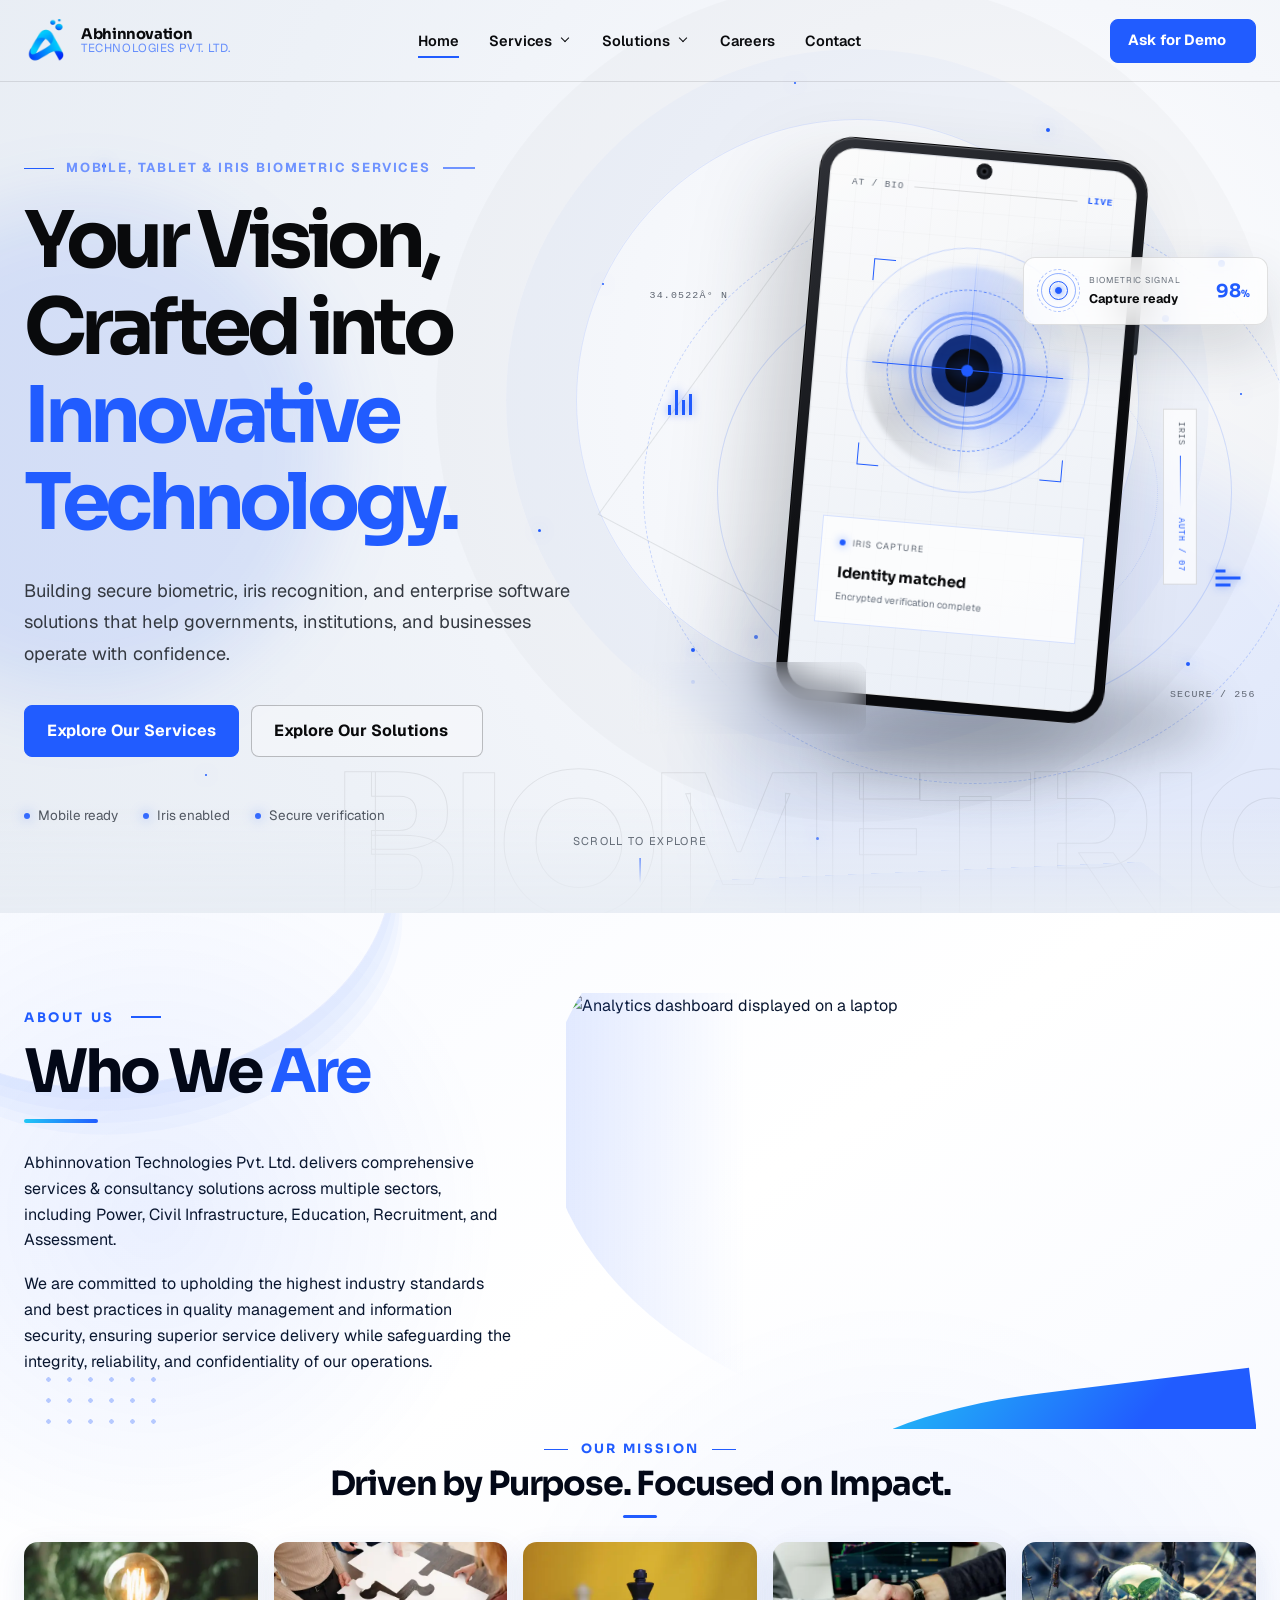
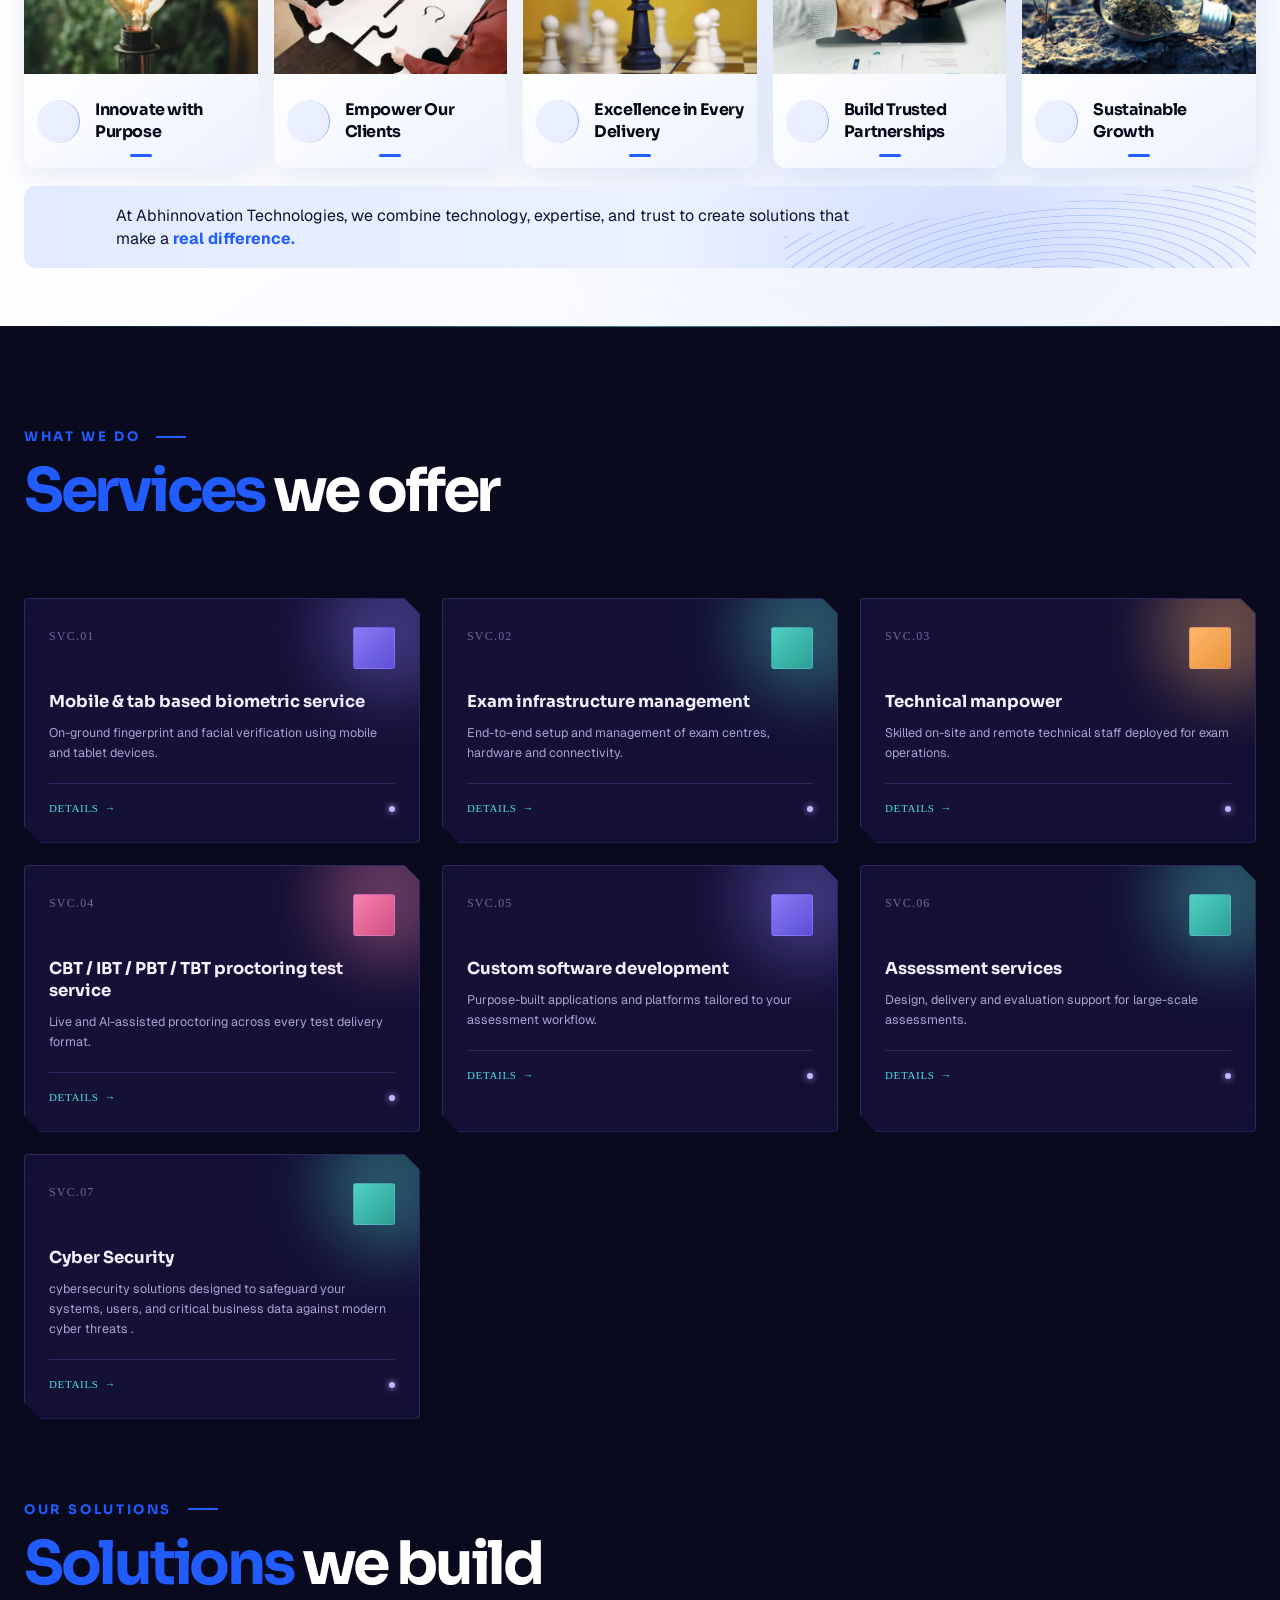
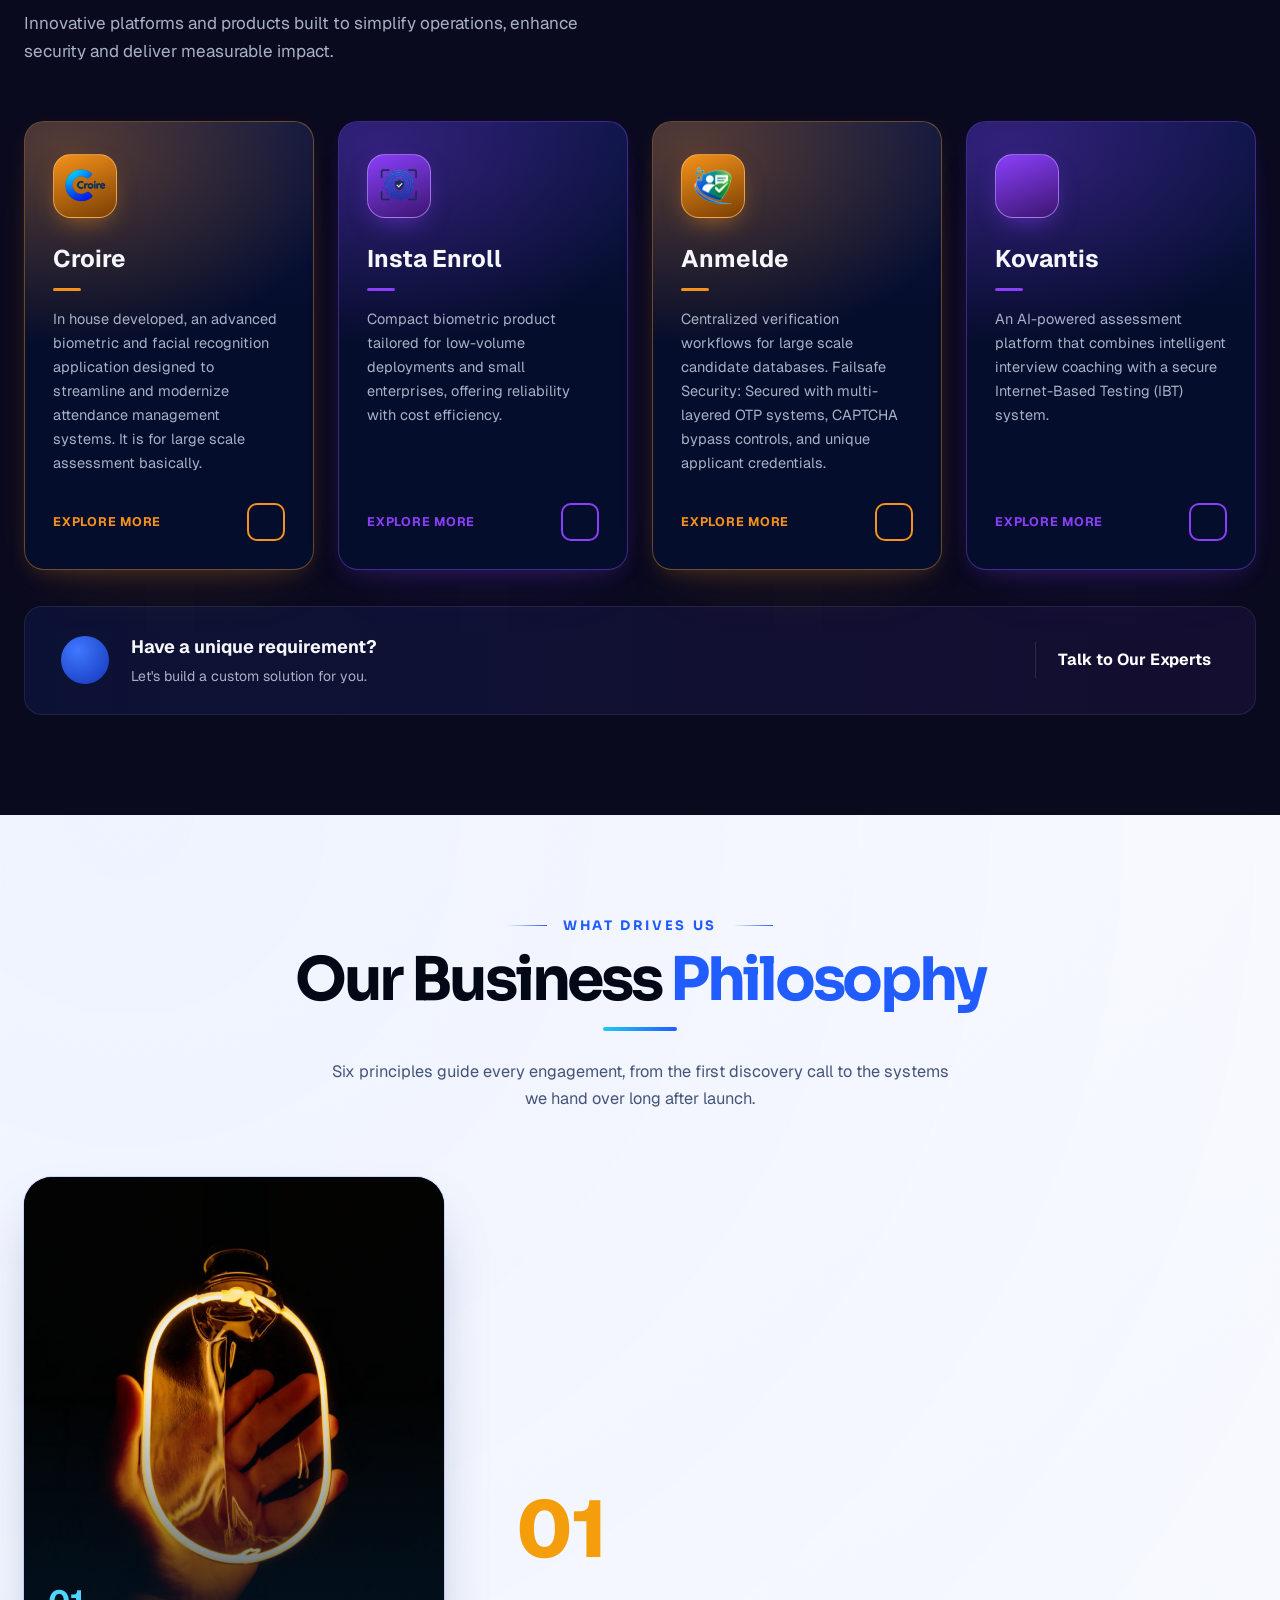
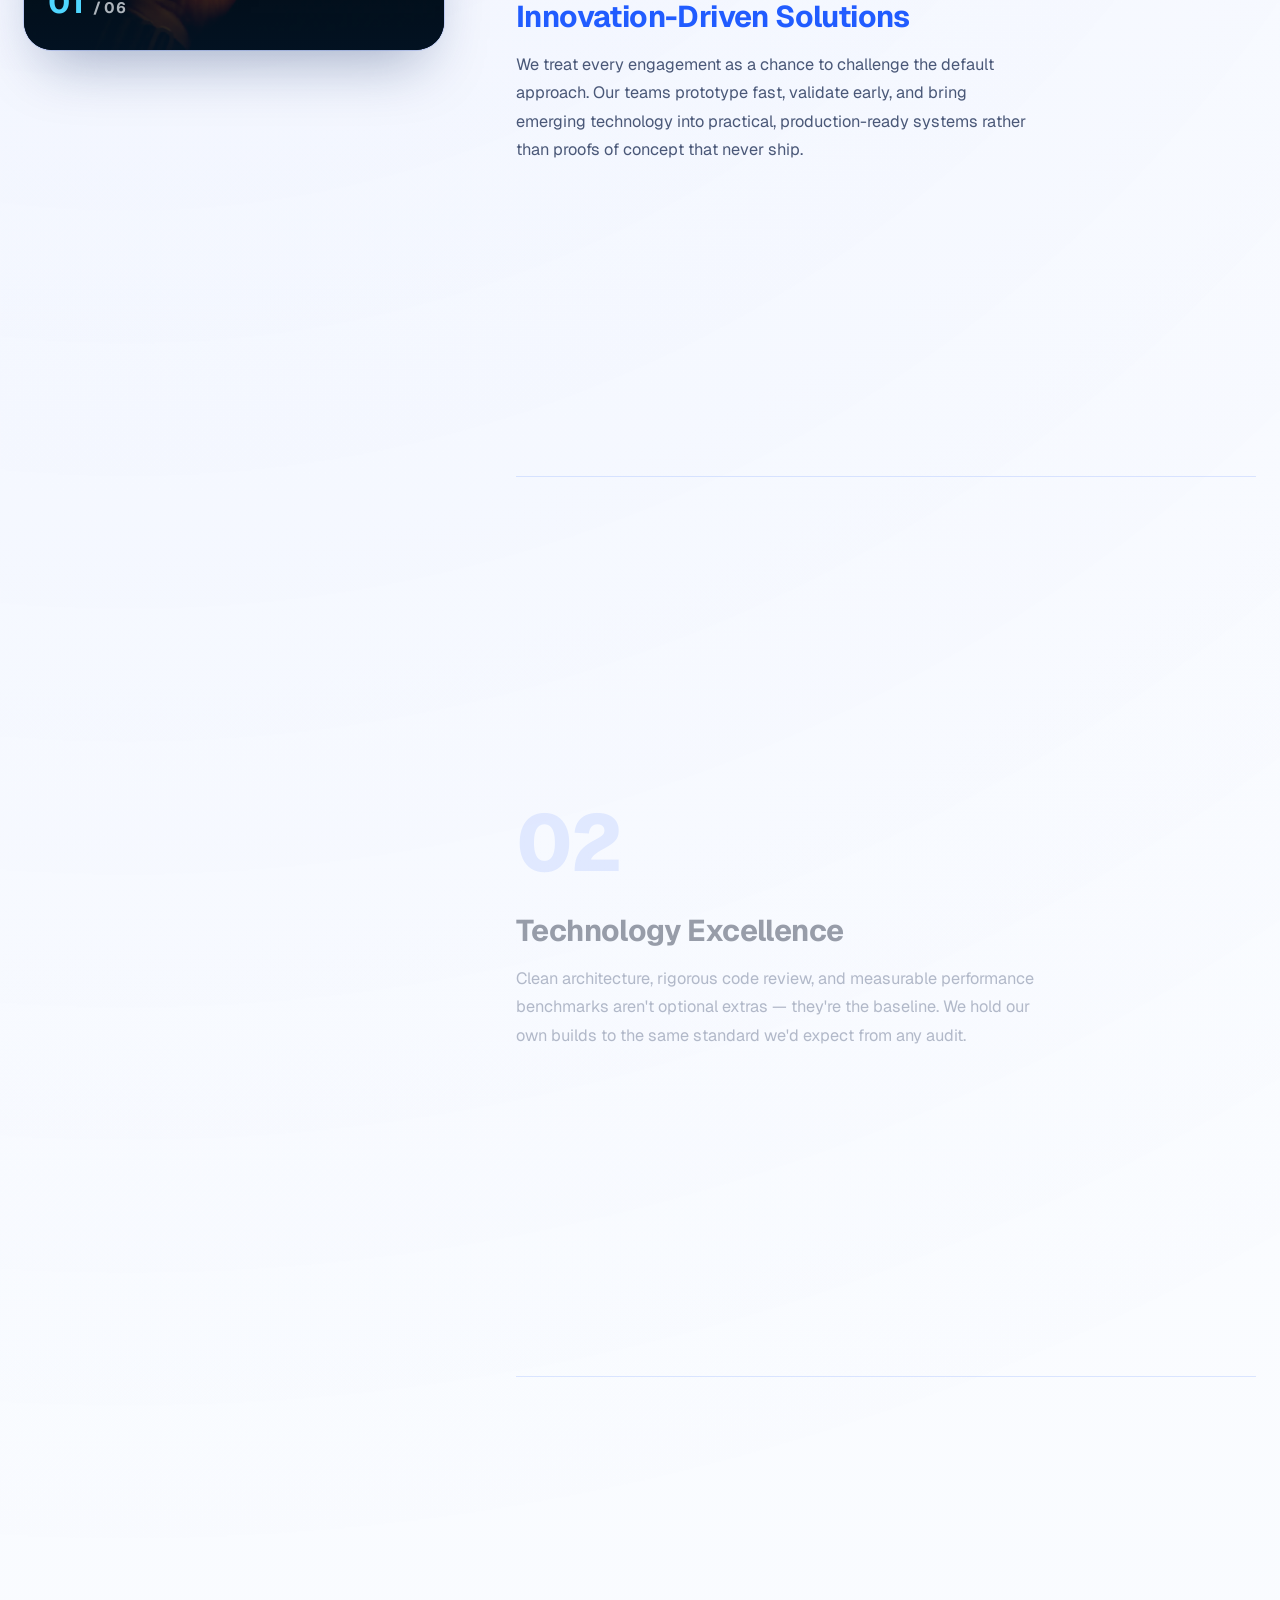
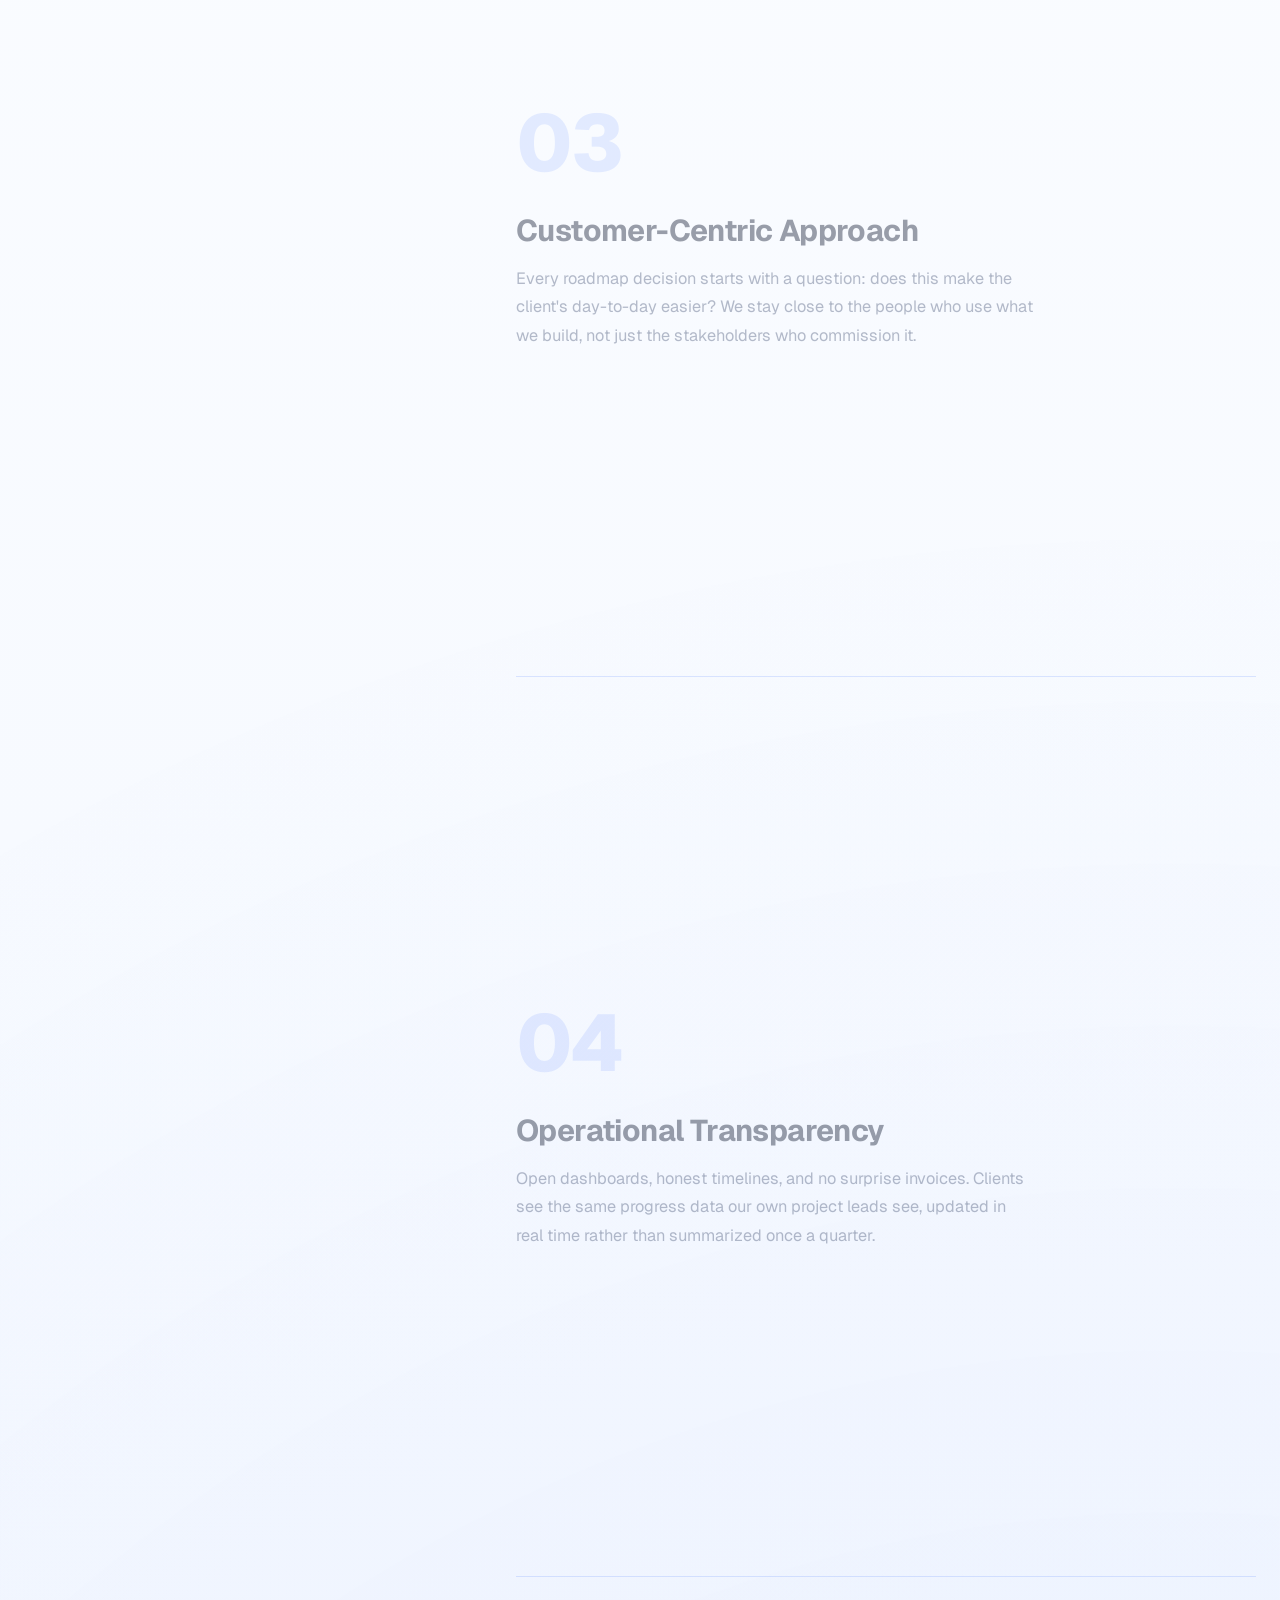
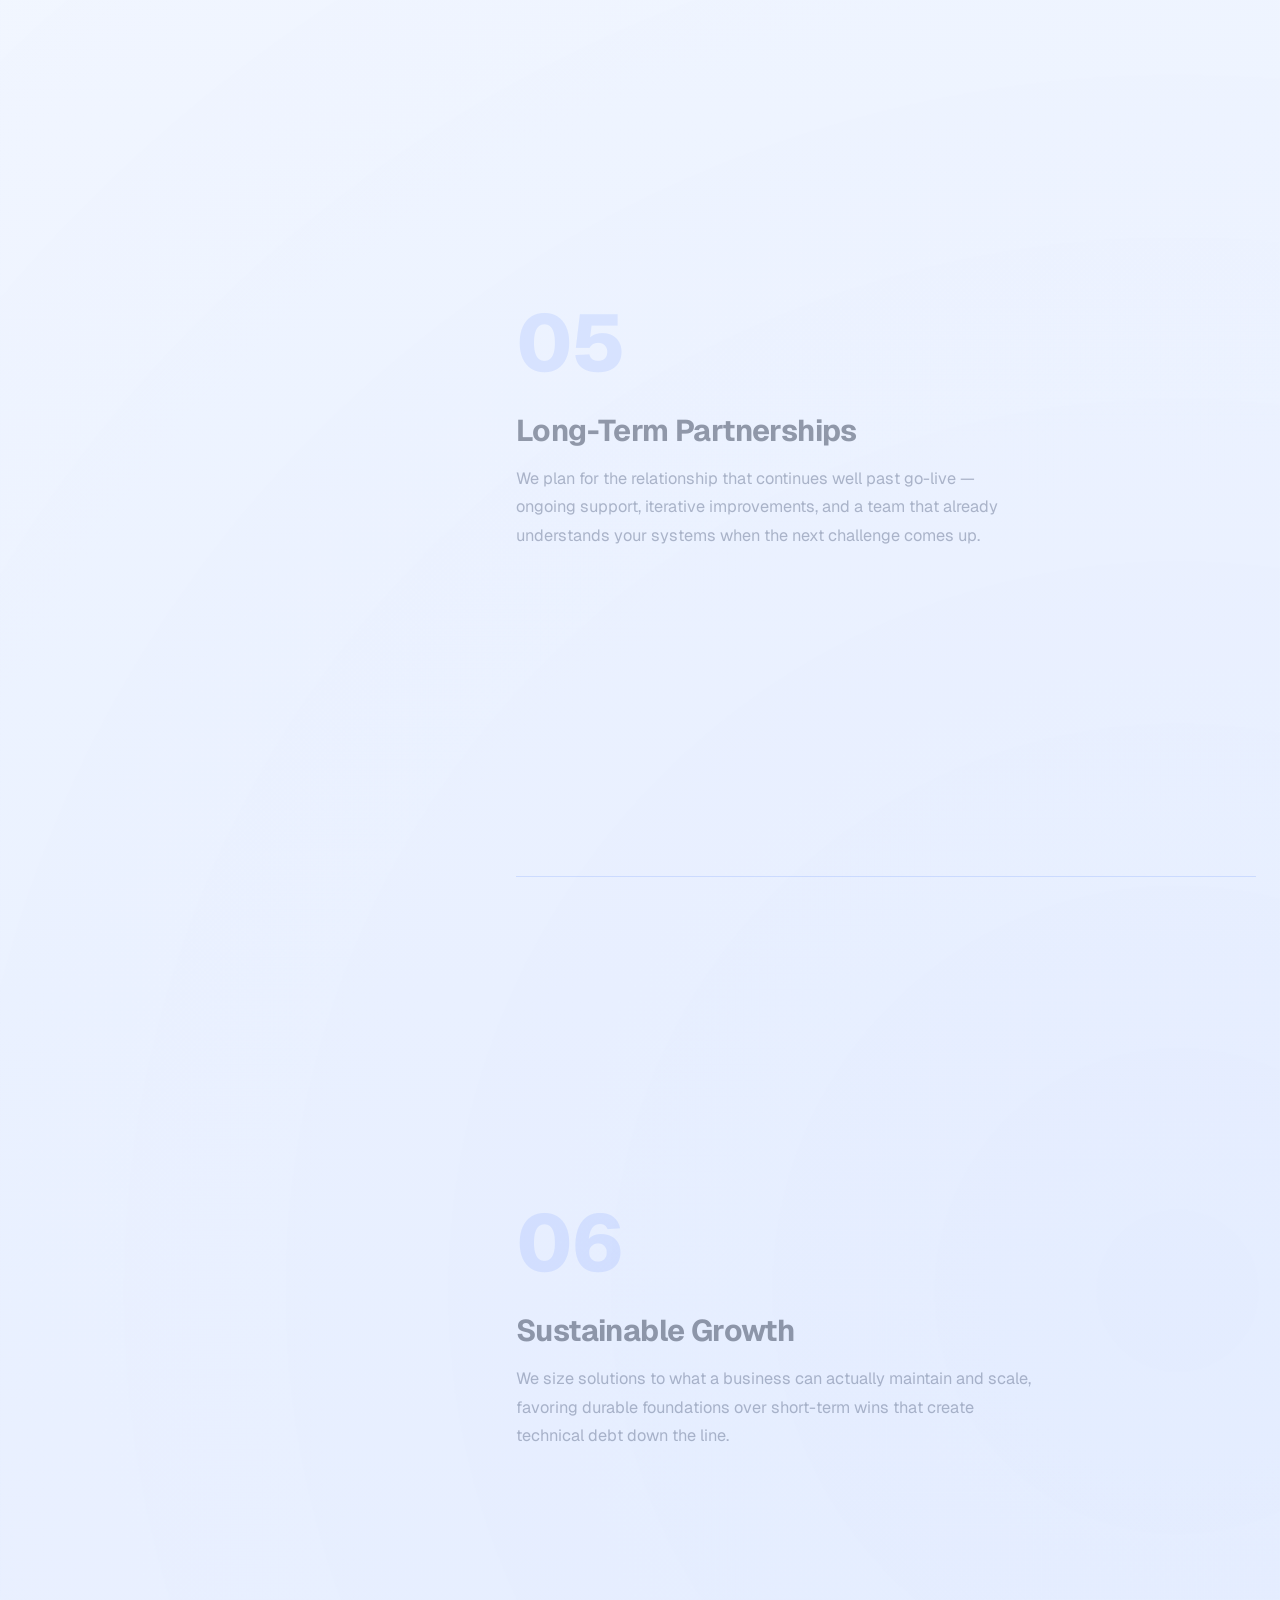
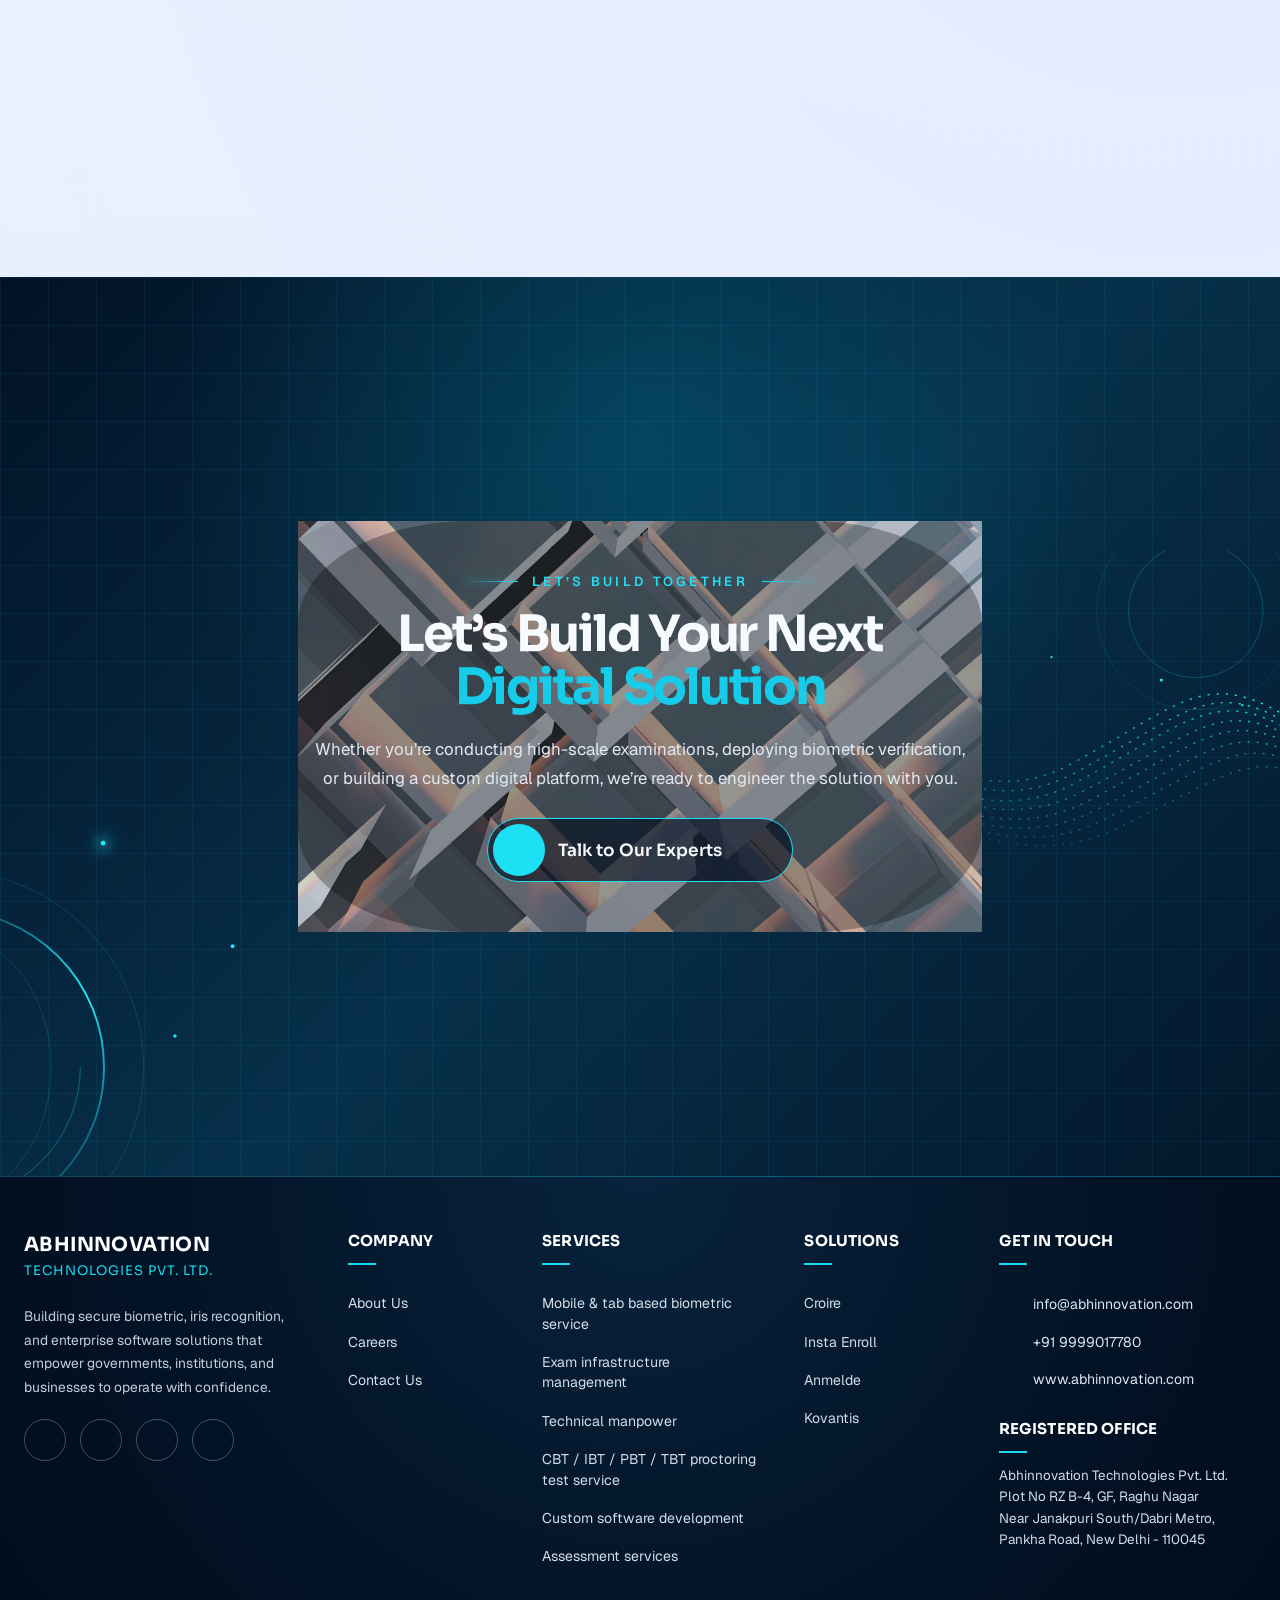
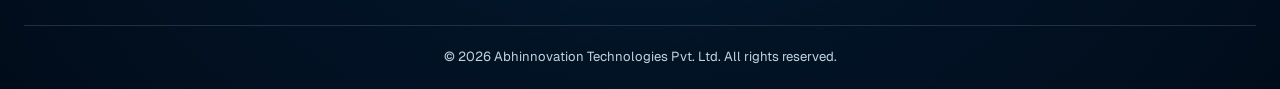
==== commit 48877a2c: "Update index.html" ====
--- a/index.html
+++ b/index.html
@@ -56,7 +56,7 @@
                 Services <span aria-hidden="true">âŒ„</span>
               </button>
               <ul class="dropdown-menu" id="services-menu">
-                <li><a href="./hero-biometric.html">Mobile & tab based biometric service</a></li>
+                <li><a href="./service-biometric.html">Mobile & tab based biometric service</a></li>
                 <li><a href="#assessment-services">Exam infrastructure management</a></li>
                 <li><a href="#custom-software">Technical manpower</a></li>
                 <li><a href="#custom-software">CBT / IBT / PBT / TBT proctoring test service</a></li>
@@ -74,7 +74,7 @@
                 Solutions <span aria-hidden="true">âŒ„</span>
               </button>
               <ul class="dropdown-menu" id="solutions-menu">
-                <li><a href="./croire-product-page.html">Croire</a></li>
+                <li><a href="./product-croire.html">Croire</a></li>
                 <li><a href="#abhiconnect">Insta Enroll</a></li>
                 <li><a href="#veda">Anmelde</a></li>
                 <li><a href="#anmelde">Kovantis</a></li>
@@ -327,7 +327,7 @@
         <h3>Mobile &amp; tab based biometric service</h3>
         <p>On-ground fingerprint and facial verification using mobile and tablet devices.</p>
         <div class="svc-footer">
-          <a class="svc-link" href="#">Details <span class="arrow">&rarr;</span></a>
+          <a class="svc-link" href="./service-biometric.html">Details <span class="arrow">&rarr;</span></a>
           <span class="status-dot"></span>
         </div>
       </div>
@@ -448,7 +448,7 @@
           management systems. It is for large scale assessment basically.
         </p>
         <div class="card__footer">
-          <a href="#" class="card__link">Explore More</a>
+          <a href="./product-croire.html" class="card__link">Explore More</a>
           <span class="card__arrow"><i class="fa-solid fa-arrow-right"></i></span>
         </div>
       </article>
@@ -675,9 +675,9 @@
             </p>
             <ul class="footer-socials">
               <li><a href="https://www.linkedin.com/company/abhinnovation-technologies-pvt-ltd" target="_blank" rel="noopener noreferrer" aria-label="LinkedIn"><i class="fa-brands fa-linkedin-in" aria-hidden="true"></i></a></li>
-              <li><a tabindex="0" aria-label="Facebook"><i class="fa-brands fa-facebook-f" aria-hidden="true"></i></a></li>
-              <li><a tabindex="0" aria-label="Instagram"><i class="fa-brands fa-instagram" aria-hidden="true"></i></a></li>
-              <li><a tabindex="0" aria-label="YouTube"><i class="fa-brands fa-youtube" aria-hidden="true"></i></a></li>
+              <li><a href="https://www.facebook.com/Abhinnovation/" target="_blank" tabindex="0" aria-label="Facebook"><i class="fa-brands fa-facebook-f" aria-hidden="true"></i></a></li>
+              <li><a href="https://www.instagram.com/abhinnovationmedia2026/" target="_blank" tabindex="0" aria-label="Instagram"><i class="fa-brands fa-instagram" aria-hidden="true"></i></a></li>
+              <li><a href="https://www.youtube.com/@CANVAS_MEDIA" target="_blank" tabindex="0" aria-label="YouTube"><i class="fa-brands fa-youtube" aria-hidden="true"></i></a></li>
             </ul>
           </div>
 
@@ -685,7 +685,7 @@
             <h2>Company</h2>
             <ul>
               <li><a href="#about">About Us</a></li>
-              <li><a href="#careers">Careers</a></li>
+              <li><a href="./careers.html">Careers</a></li>
               <li><a href="./contact.html">Contact Us</a></li>
             </ul>
           </div>
@@ -693,7 +693,7 @@
           <div class="footer-column">
             <h2>Services</h2>
             <ul>
-              <li><a href="#biometric-services">Mobile & tab based biometric service</a></li>
+              <li><a href="./service-biometric.html">Mobile & tab based biometric service</a></li>
               <li><a href="#assessment-services">Exam infrastructure management</a></li>
               <li><a href="#custom-software">Technical manpower</a></li>
               <li><a href="#digital-transformation">CBT / IBT / PBT / TBT proctoring test service</a></li>
@@ -705,7 +705,7 @@
           <div class="footer-column">
             <h2>Solutions</h2>
             <ul>
-              <li><a href="#croire">Croire</a></li>
+              <li><a href="./product-croire.html">Croire</a></li>
               <li><a href="#abhiconnect">Insta Enroll</a></li>
               <li><a href="#veda">Anmelde</a></li>
               <li><a href="#anmelde">Kovantis</a></li>
@@ -715,15 +715,16 @@
           <div class="footer-contact">
             <h2>Get in Touch</h2>
             <ul class="footer-contact-list">
-              <li><i class="fa-regular fa-envelope" aria-hidden="true"></i><a href="mailto:info@atpl.co.in">info@atpl.co.in</a></li>
-              <li><i class="fa-solid fa-phone" aria-hidden="true"></i><a href="tel:+911204567890">+91 120 456 7890</a></li>
-              <li><i class="fa-solid fa-globe" aria-hidden="true"></i><a href="https://www.atpl.co.in" target="_blank" rel="noopener noreferrer">www.atpl.co.in</a></li>
+              <li><i class="fa-regular fa-envelope" aria-hidden="true"></i><a href="mailto:info@abhinnovation.com">info@abhinnovation.com</a></li>
+              <li><i class="fa-solid fa-phone" aria-hidden="true"></i><a href="tel:+911204567890">+91 9999017780</a></li>
+              <li><i class="fa-solid fa-globe" aria-hidden="true"></i><a href="https://www.abhinnovation.com" target="_blank" rel="noopener noreferrer">www.abhinnovation.com</a></li>
             </ul>
             <h2 class="footer-office-title">Registered Office</h2>
             <address>
               Abhinnovation Technologies Pvt. Ltd.<br />
-              C-147, Sector-63, Noida,<br />
-              Uttar Pradesh - 201301, India
+              Plot No RZ B-4, GF, Raghu Nagar<br />
+              Near Janakpuri South/Dabri Metro,<br>
+              Pankha Road, New Delhi - 110045
             </address>
           </div>
         </div>
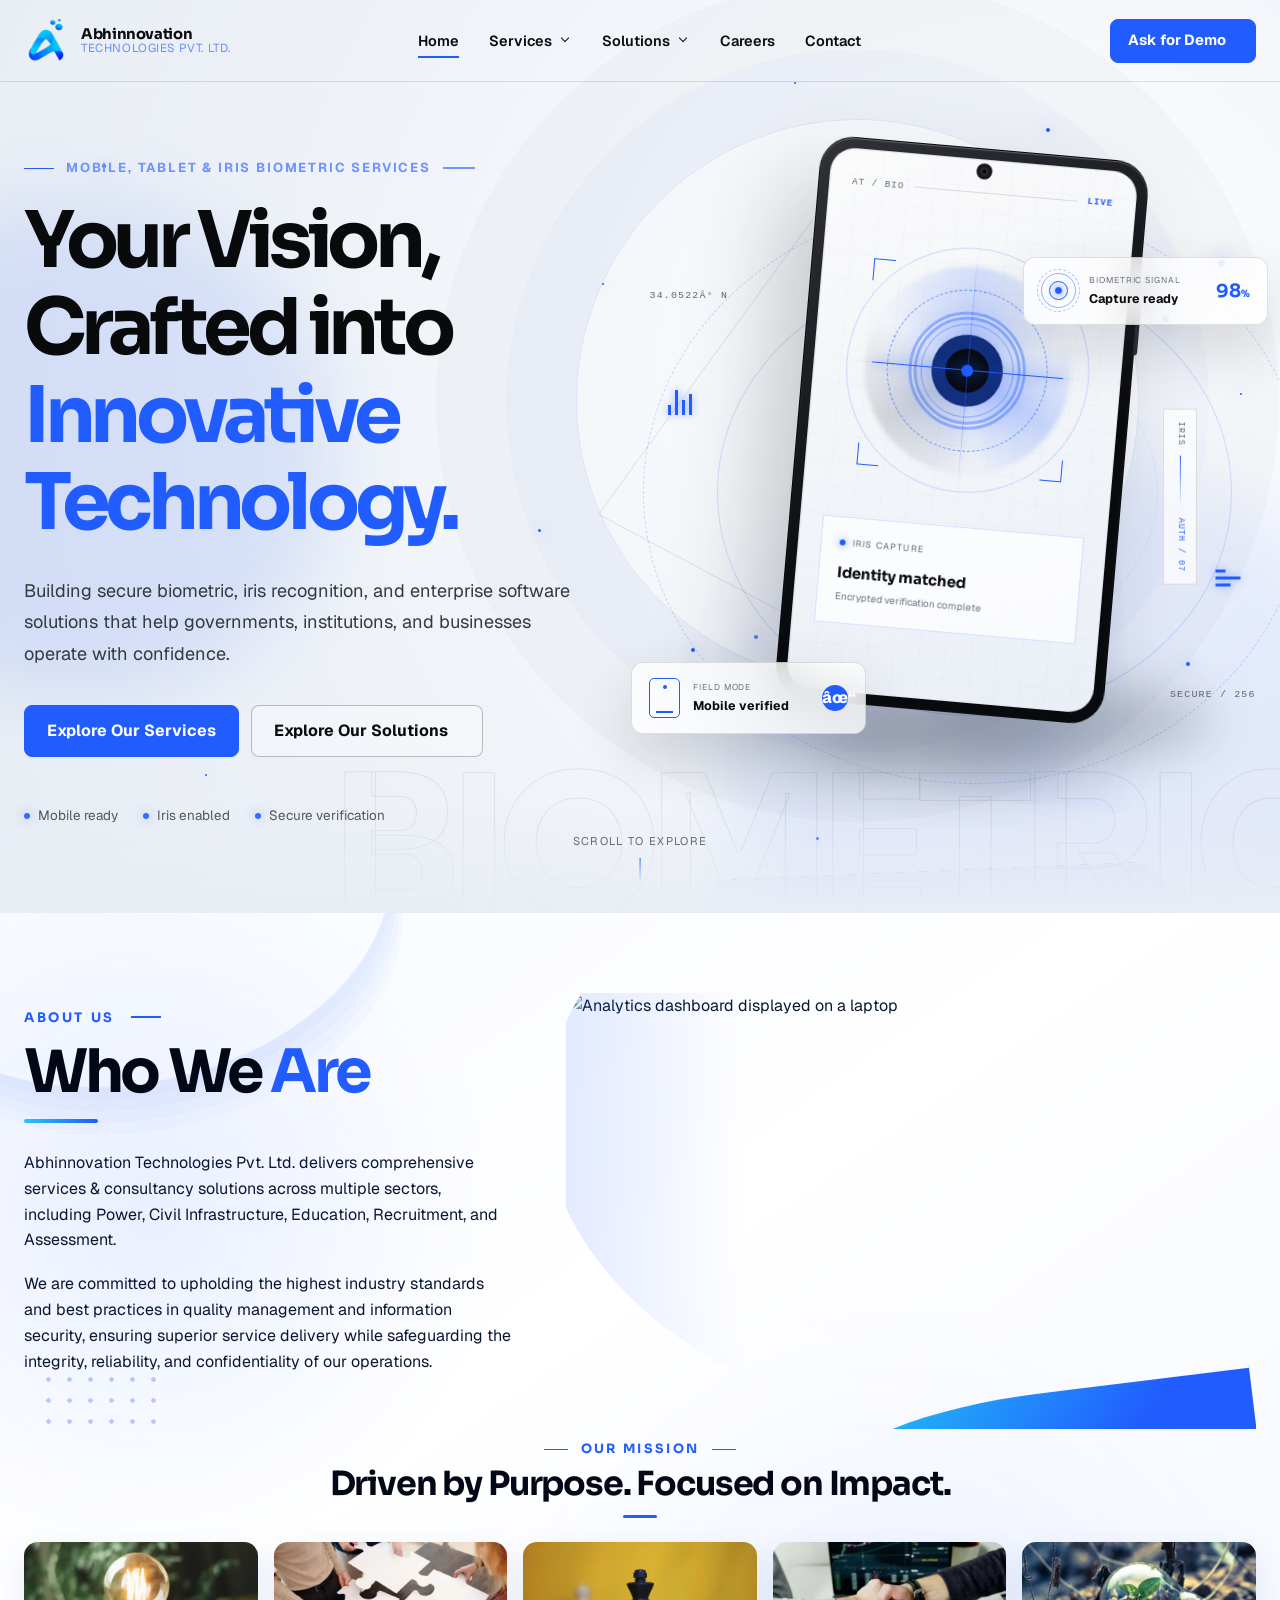
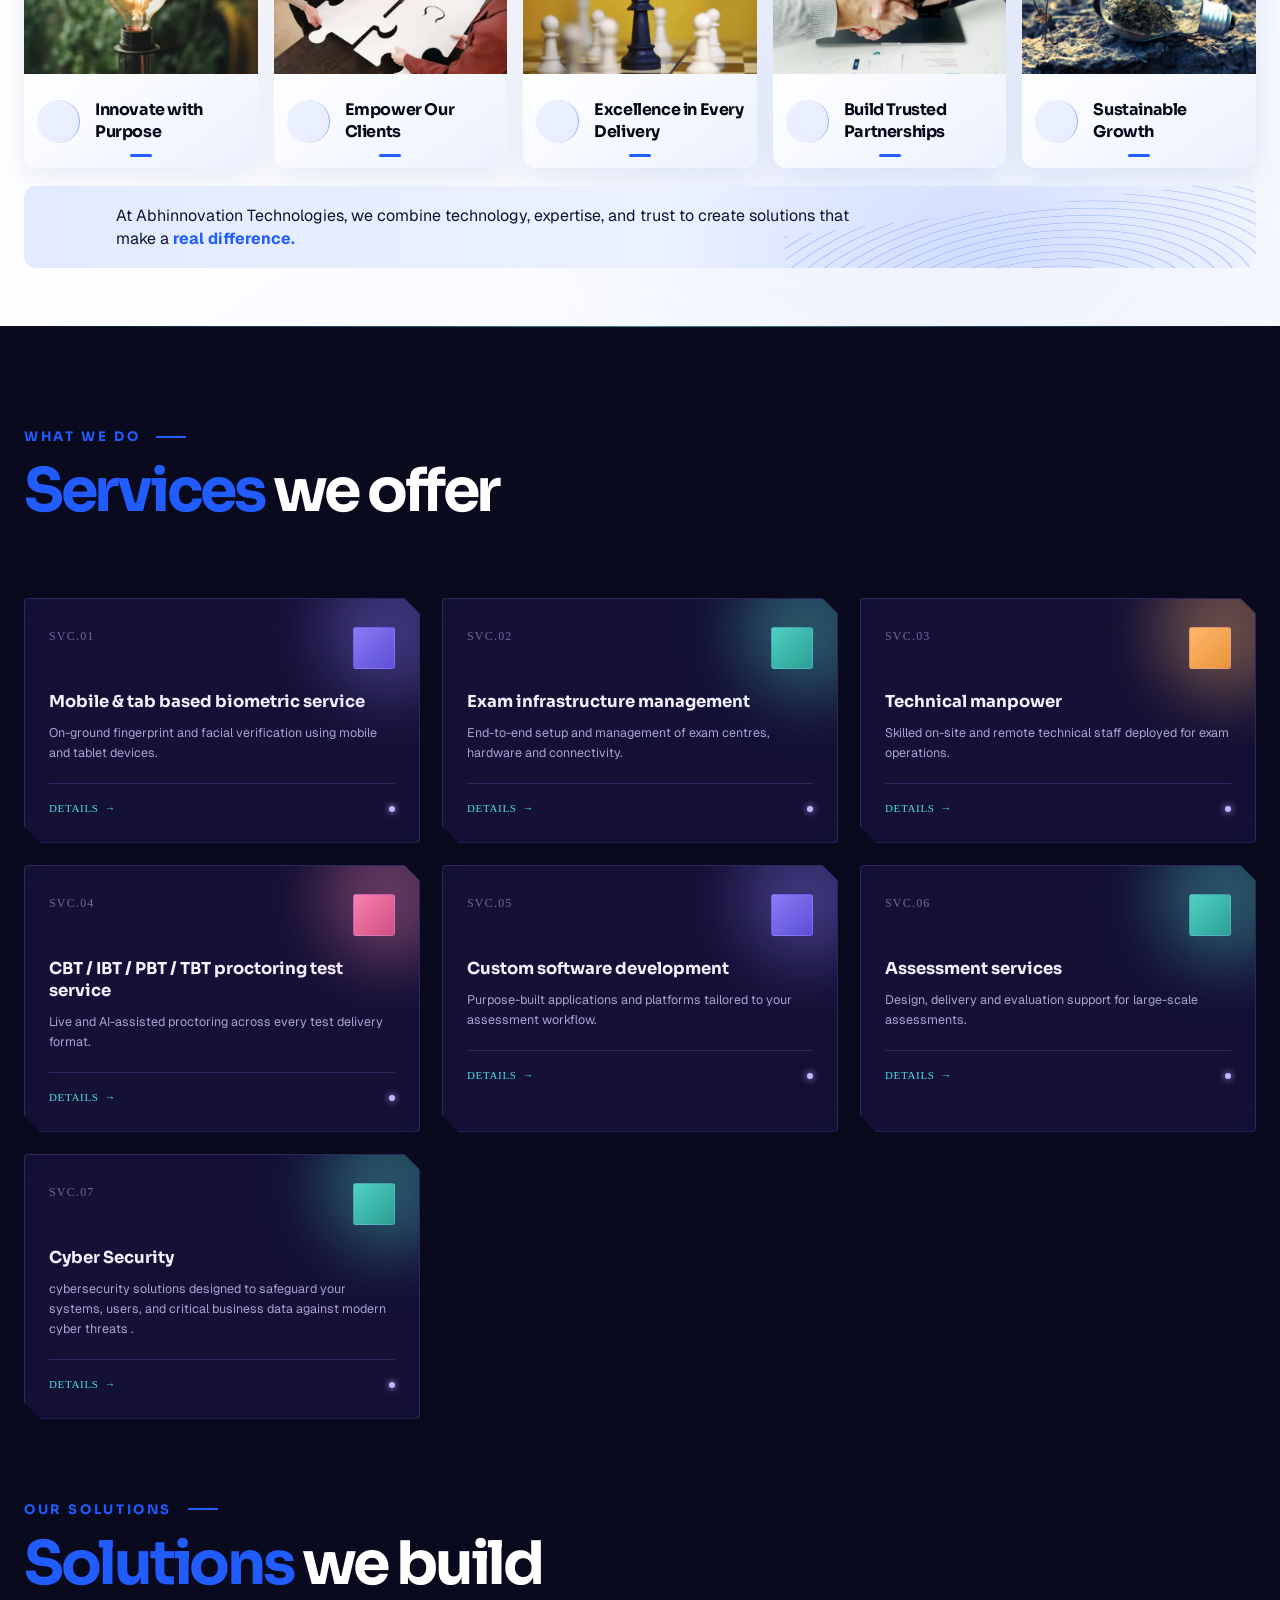
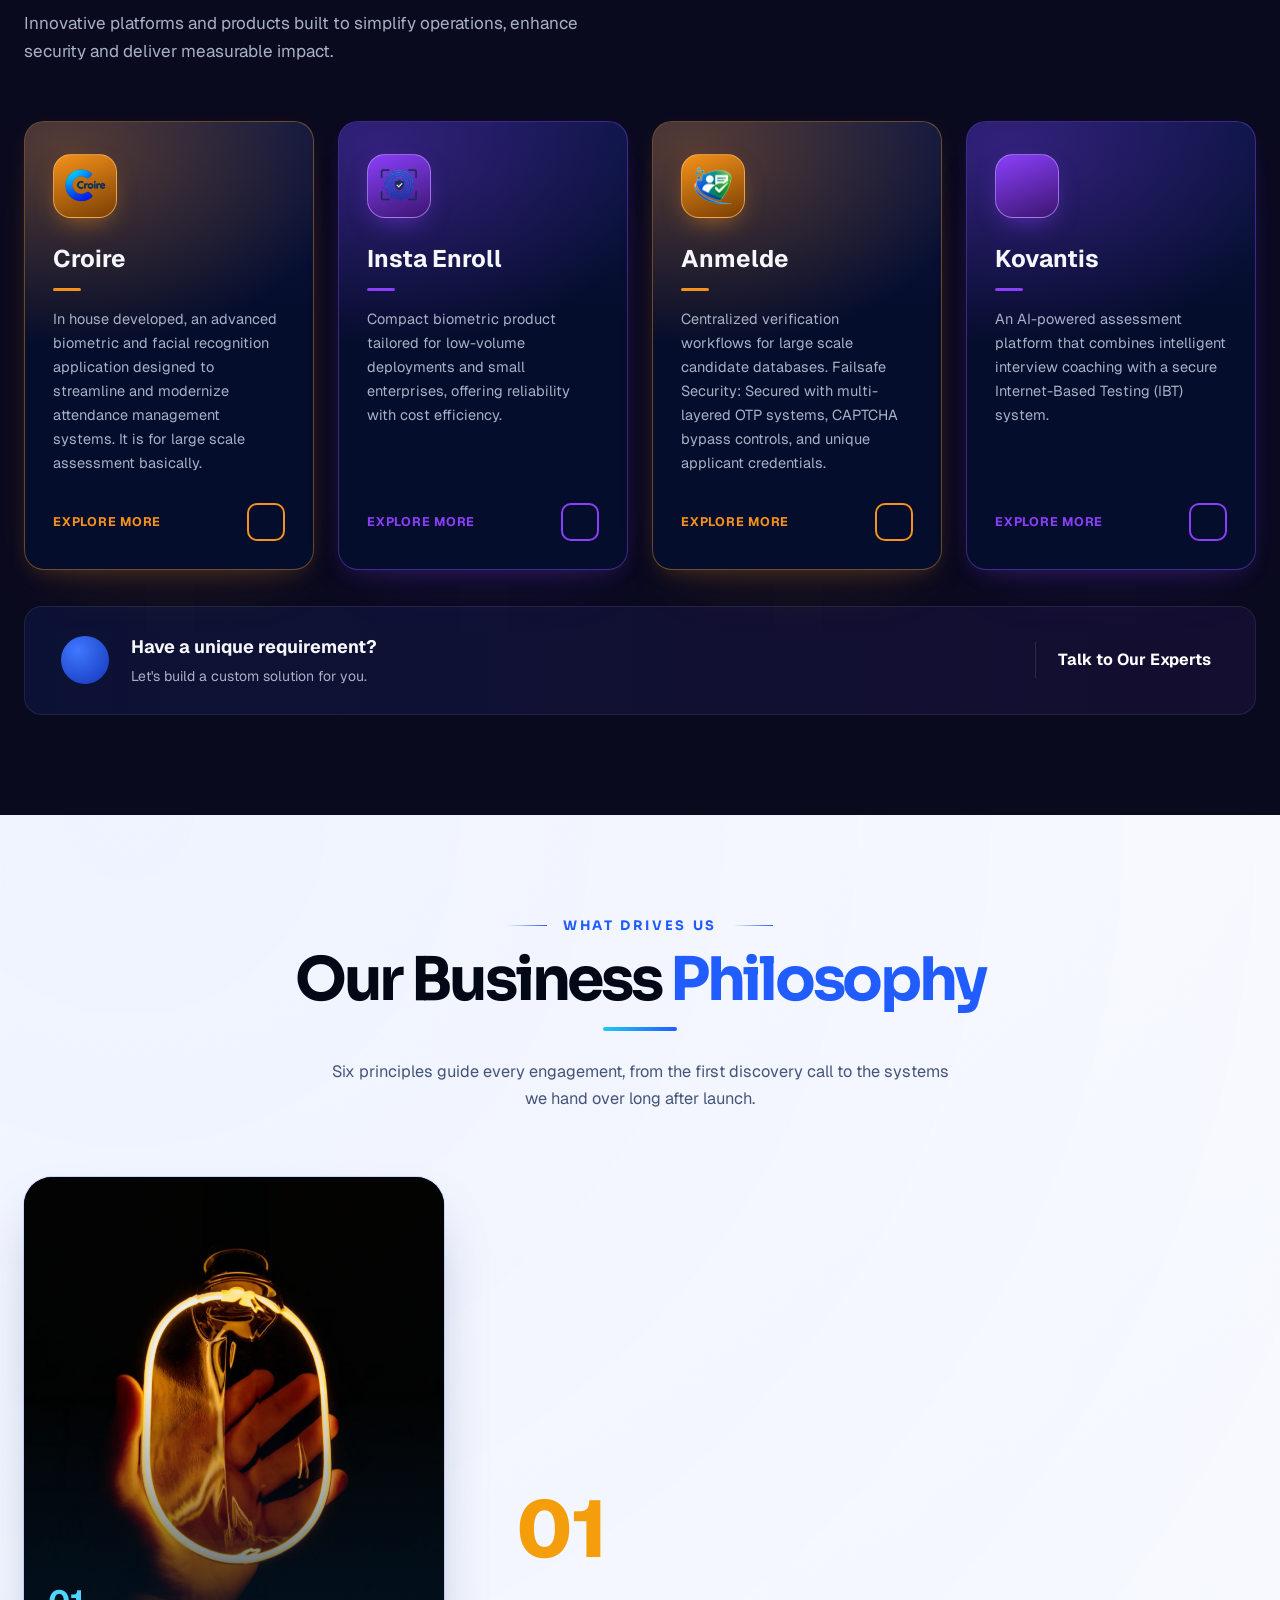
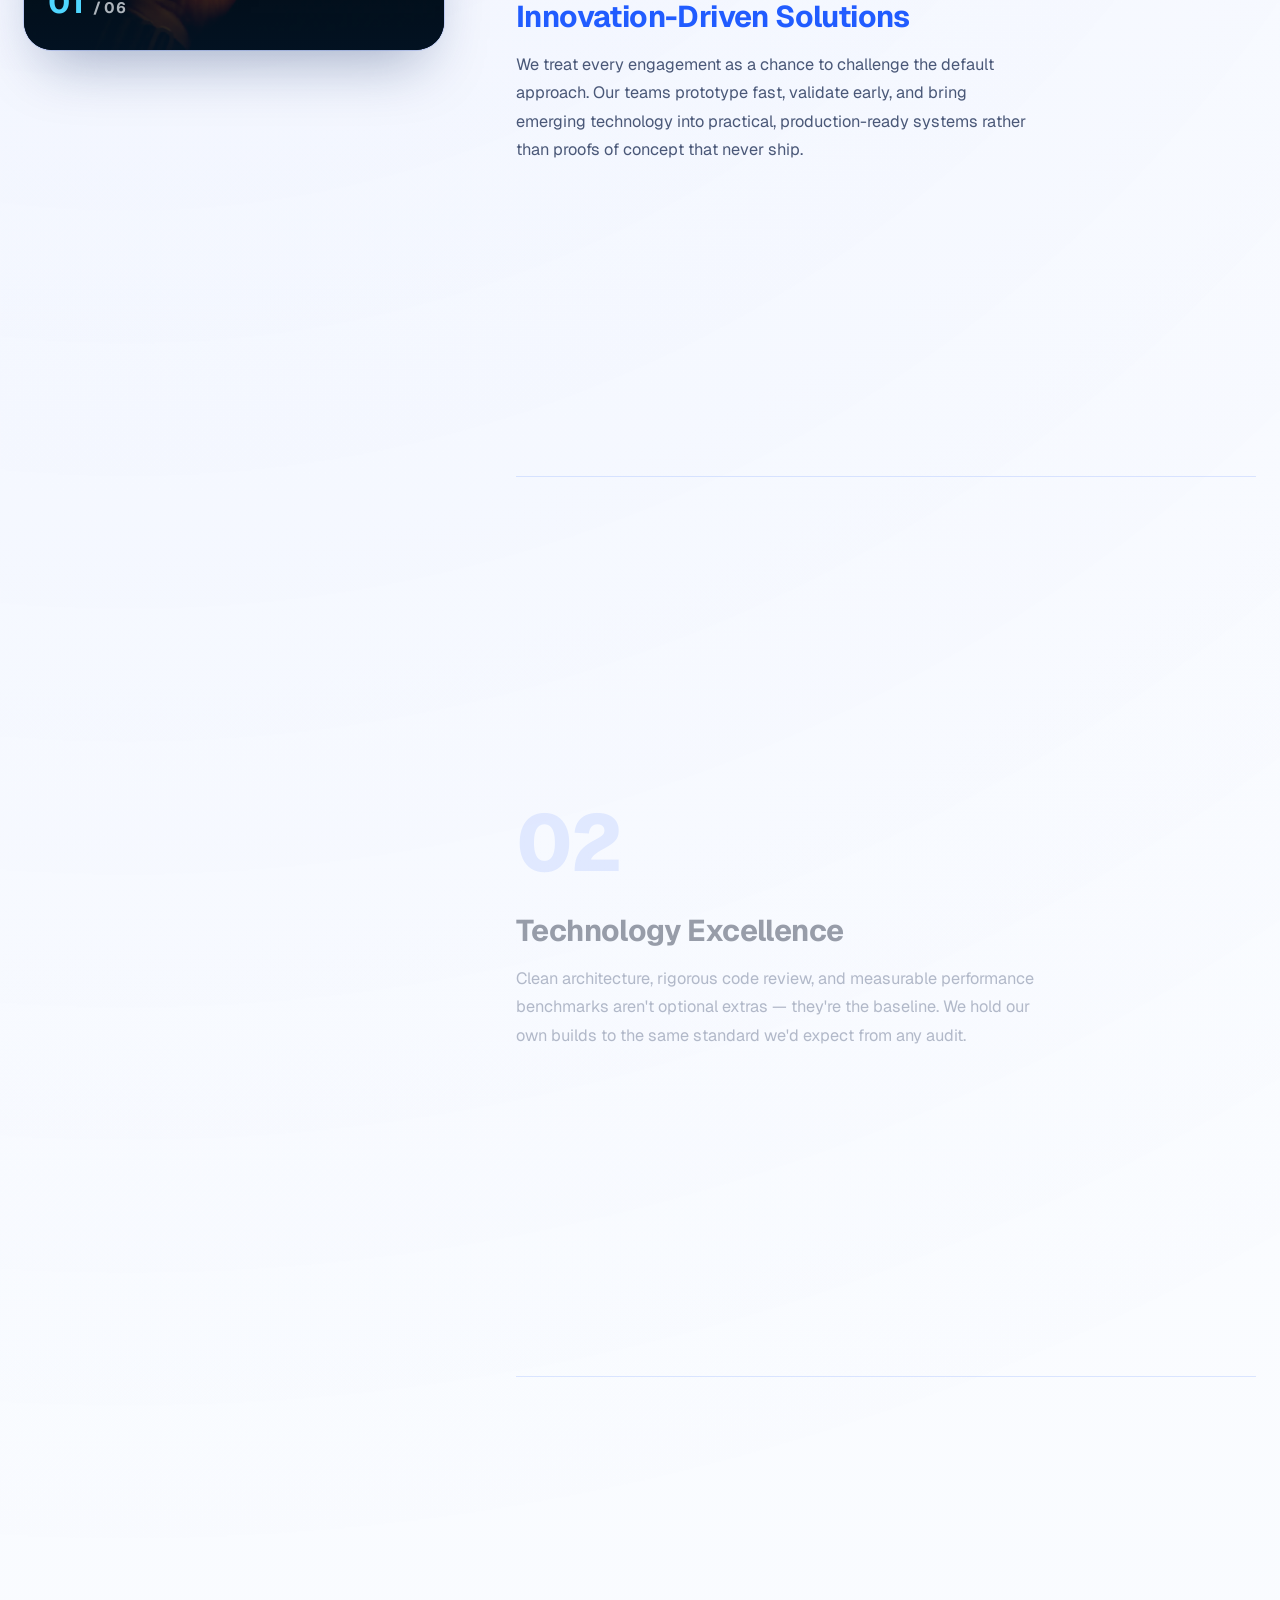
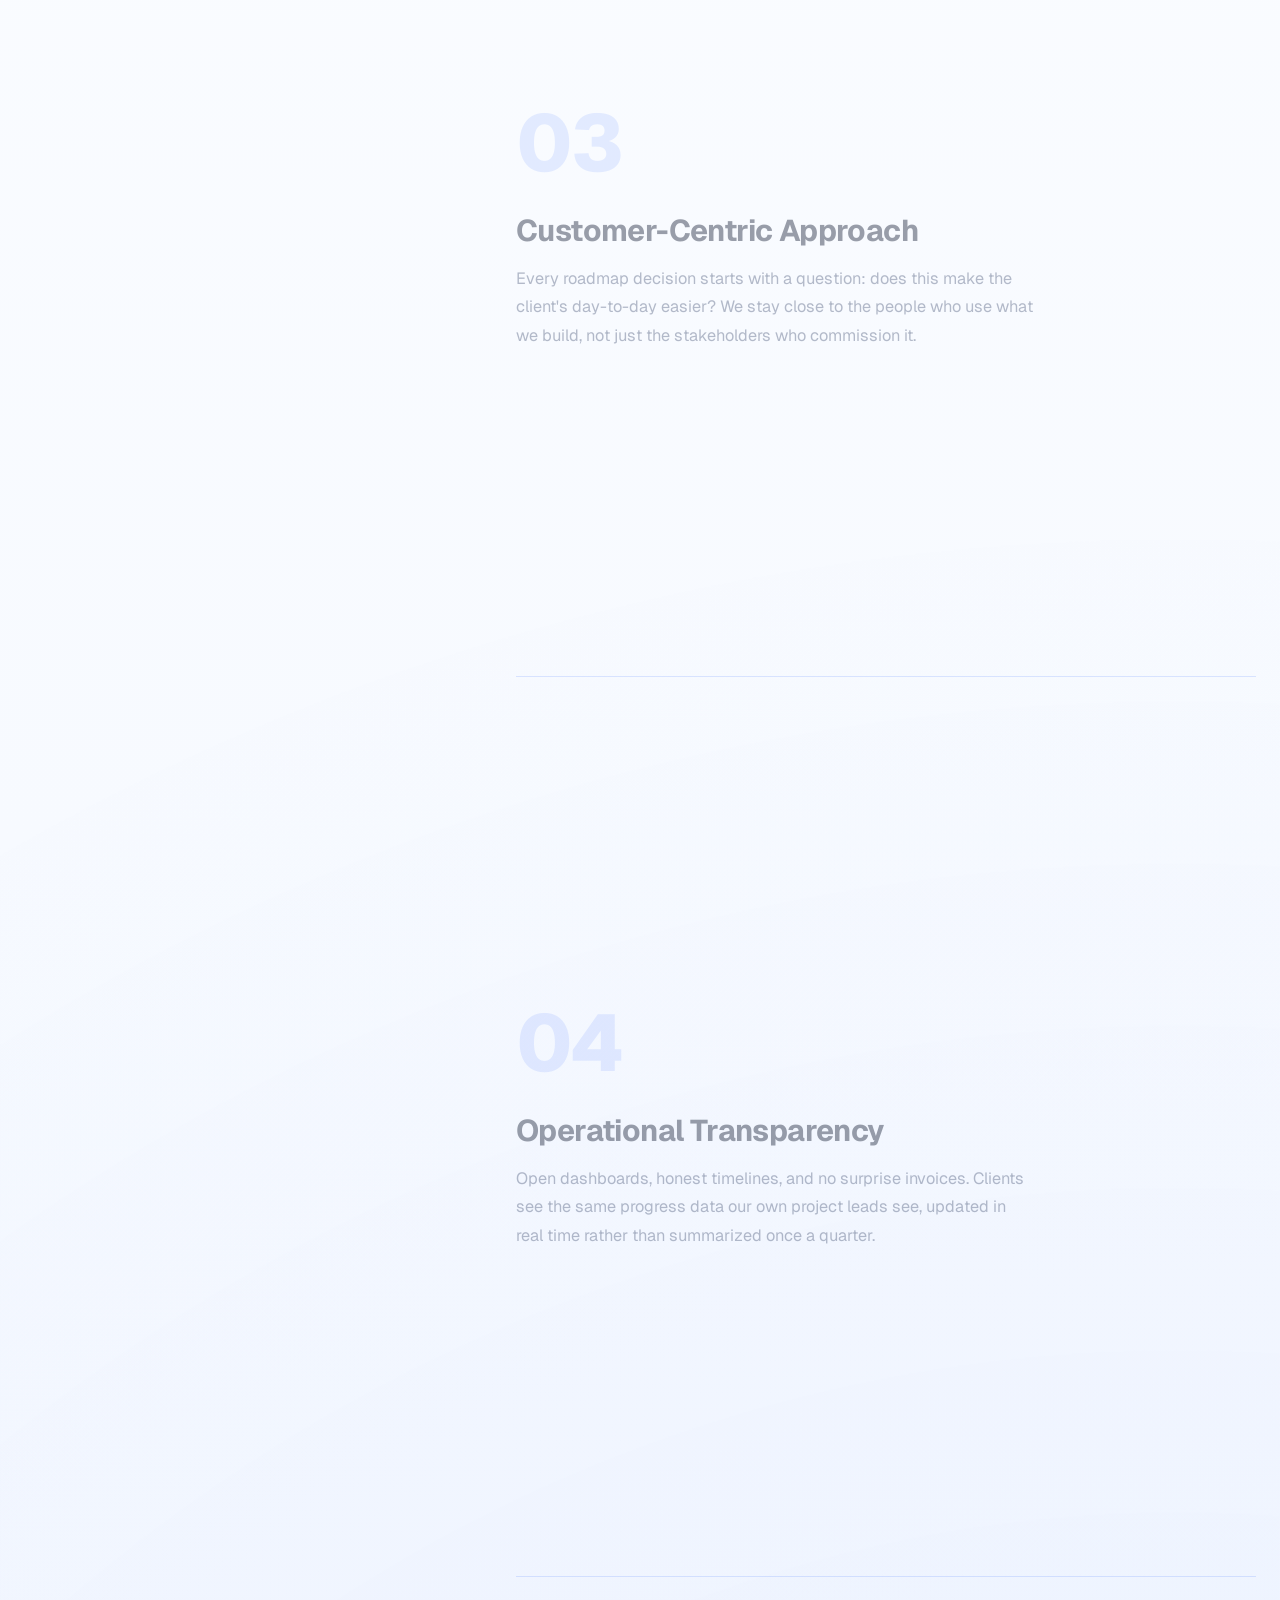
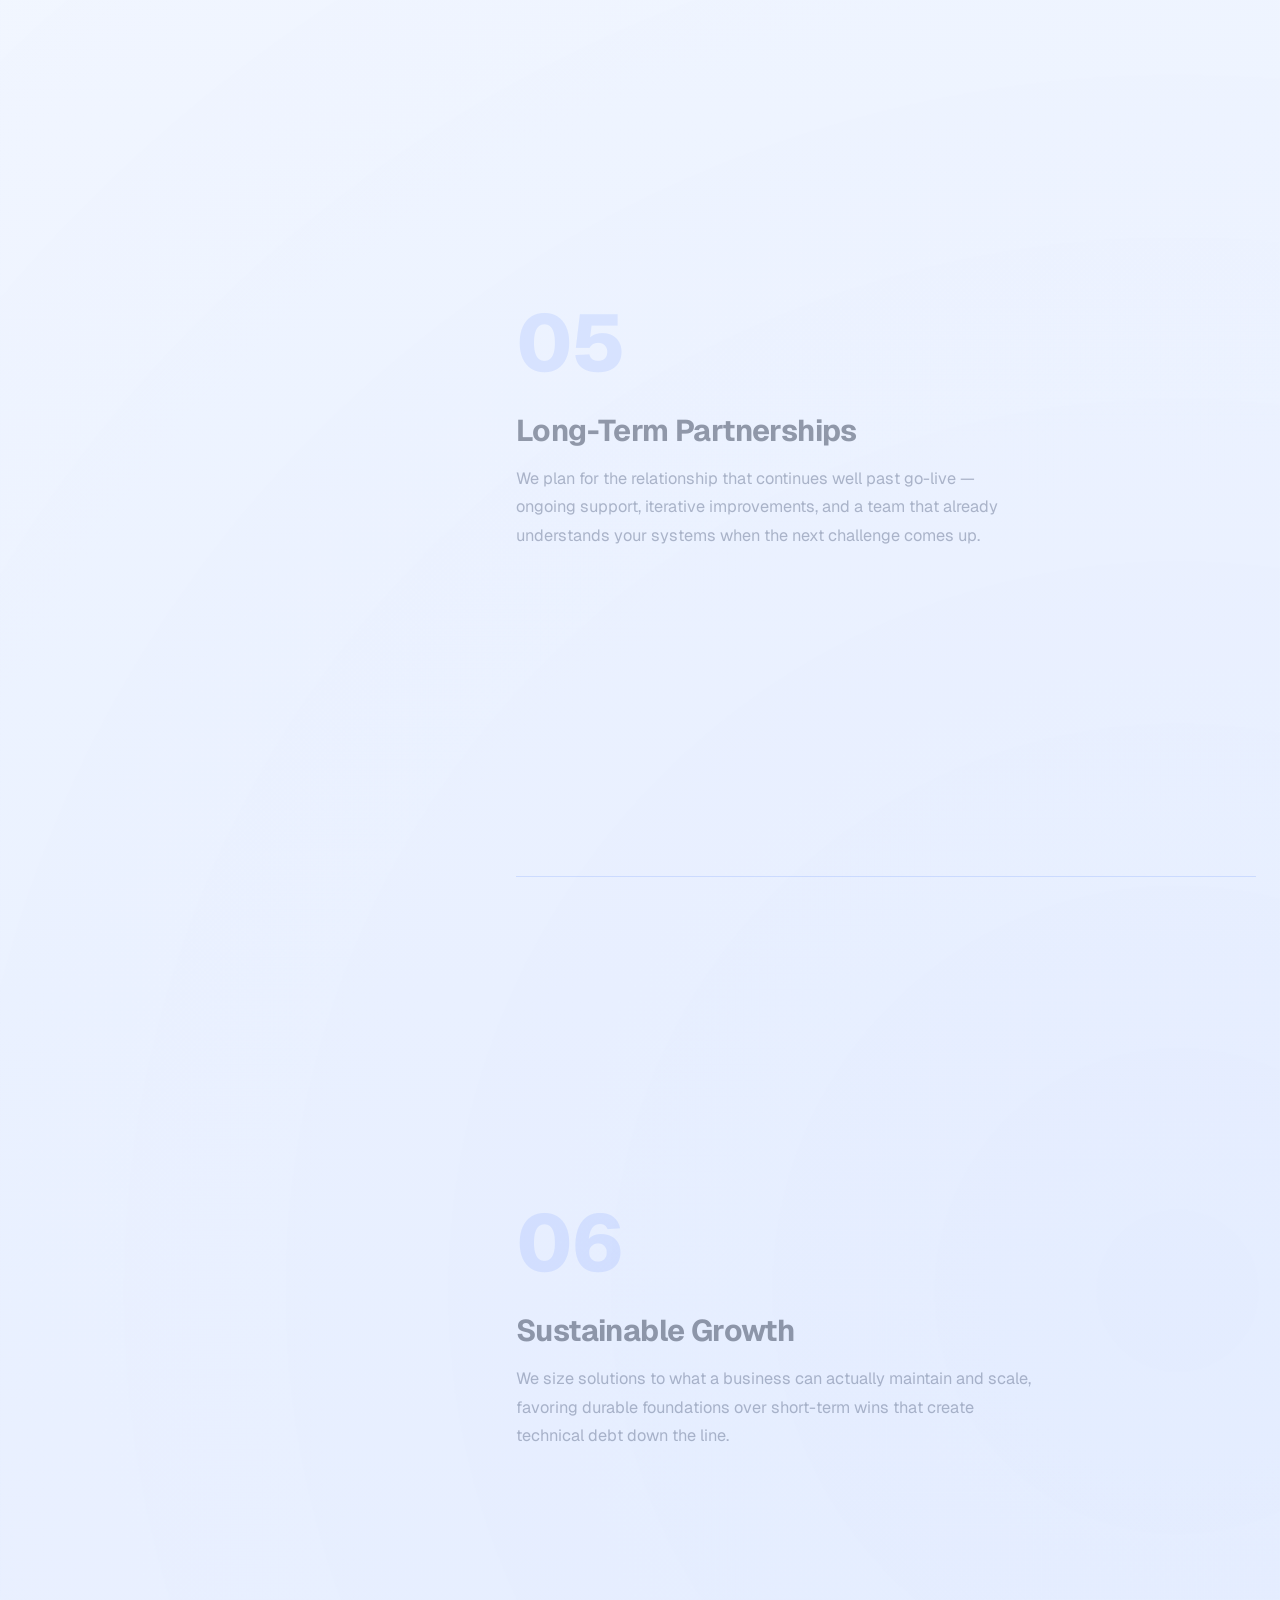
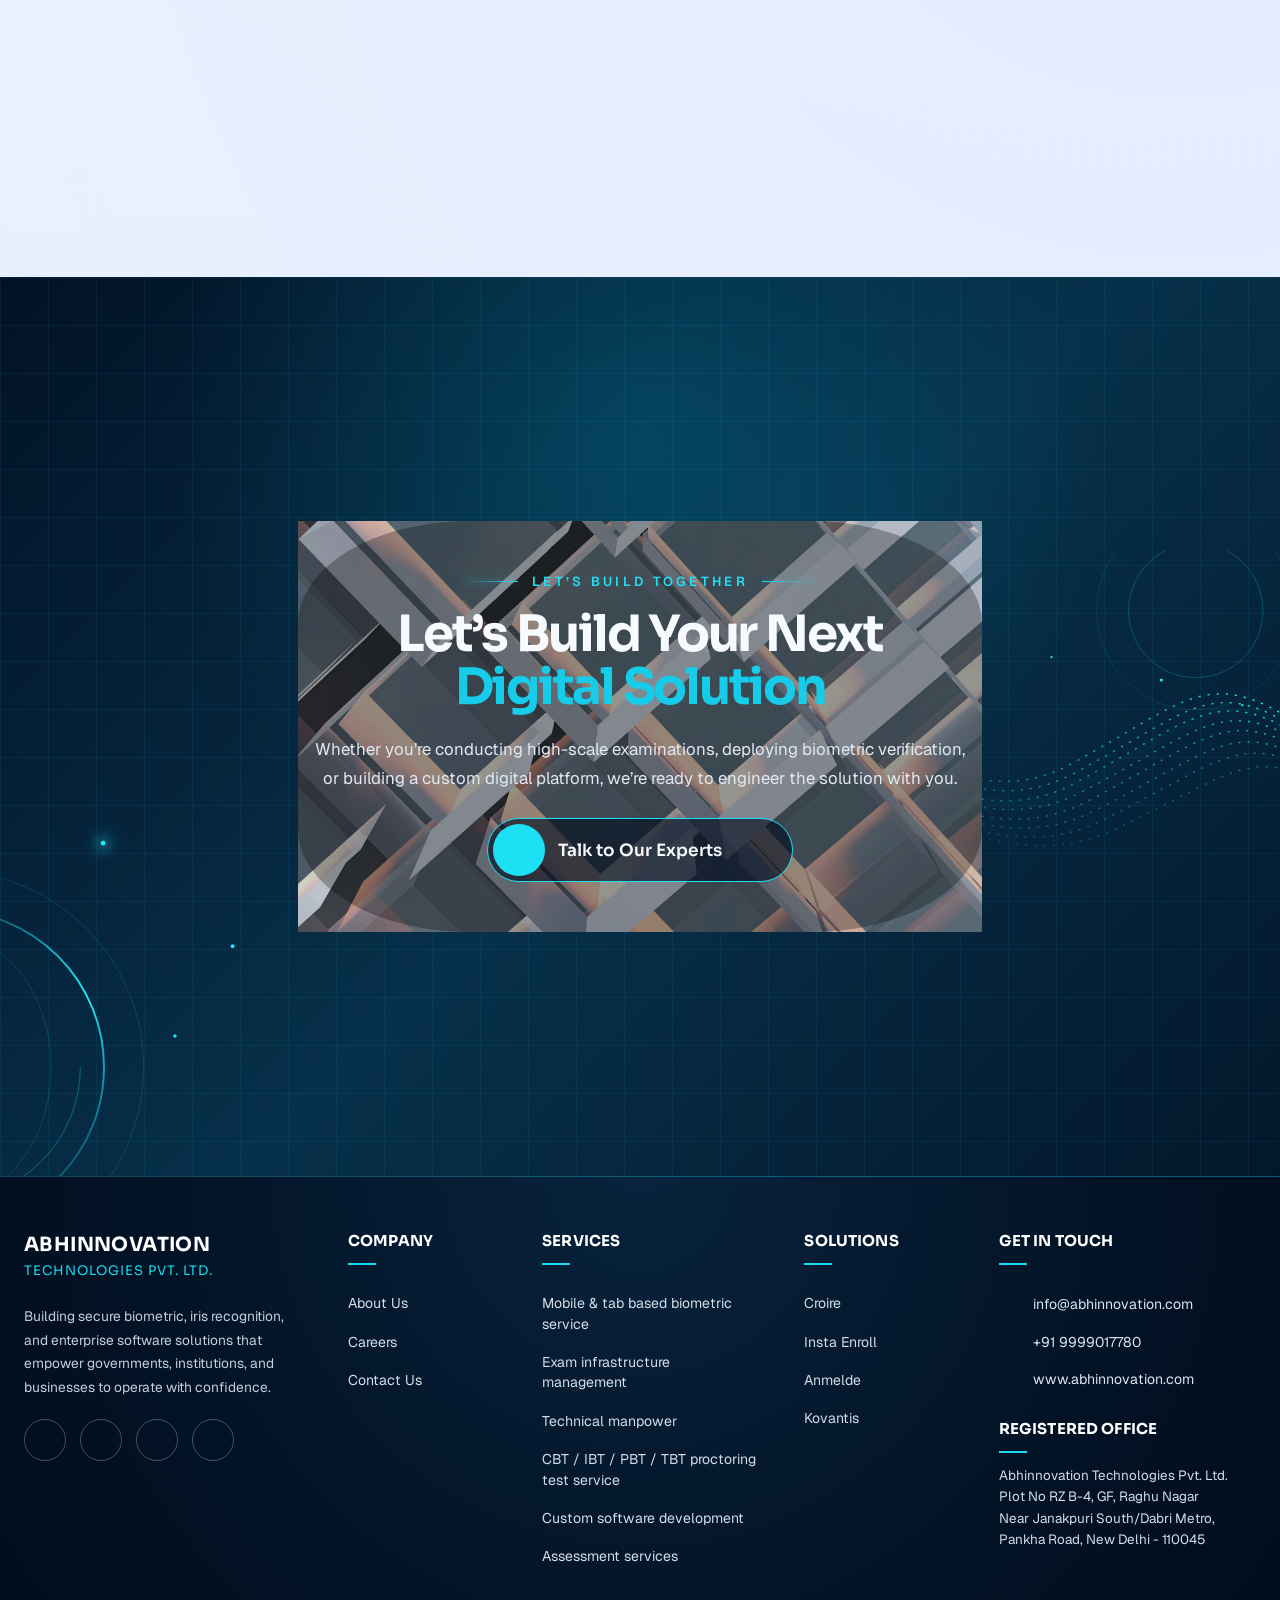
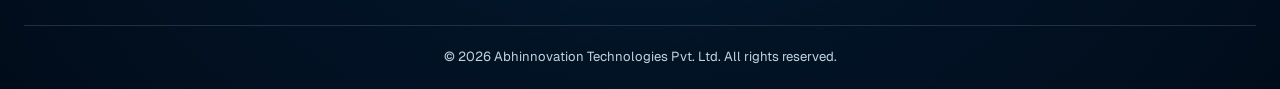
==== commit 1753806e: "Update index.html" ====
--- a/index.html
+++ b/index.html
@@ -62,6 +62,7 @@
                 <li><a href="#custom-software">CBT / IBT / PBT / TBT proctoring test service</a></li>
                 <li><a href="#custom-software">Custom software development</a></li>
                 <li><a href="#custom-software">Assessment services</a></li>
+                <li><a href="#custom-software">HR Management</a></li>
               </ul>
             </li>
             <li class="has-dropdown">
@@ -78,6 +79,7 @@
                 <li><a href="#abhiconnect">Insta Enroll</a></li>
                 <li><a href="#veda">Anmelde</a></li>
                 <li><a href="#anmelde">Kovantis</a></li>
+                <li><a href="#anmelde">AbhiConnect</a></li>
               </ul>
             </li>
             <li><a class="nav-link" href="./careers.html">Careers</a></li>
@@ -763,6 +765,7 @@
             <option value="Insta Enroll">Insta Enroll</option>
             <option value="Anmelde">Anmelde</option>
             <option value="Kovantis">Kovantis</option>
+            <option value="Kovantis">AbhiConnect</option>
           </select>
         </div>
 
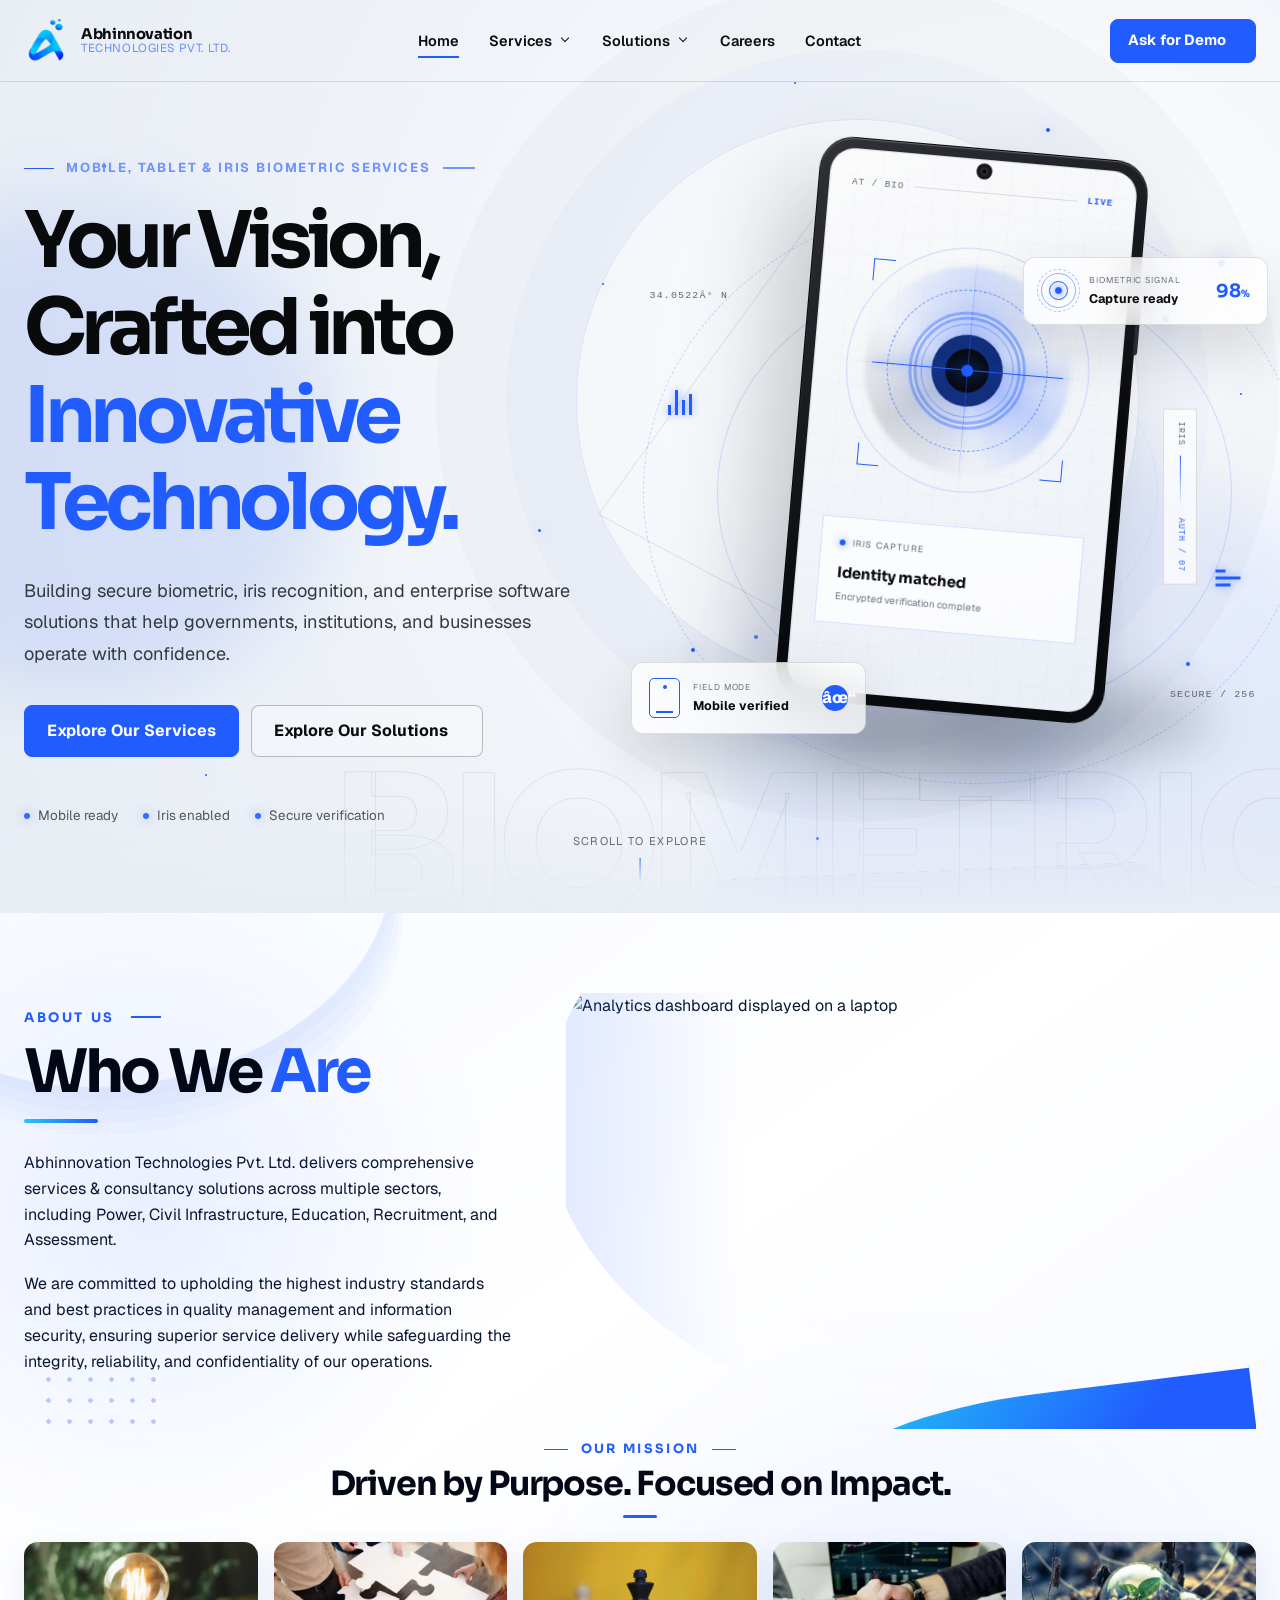
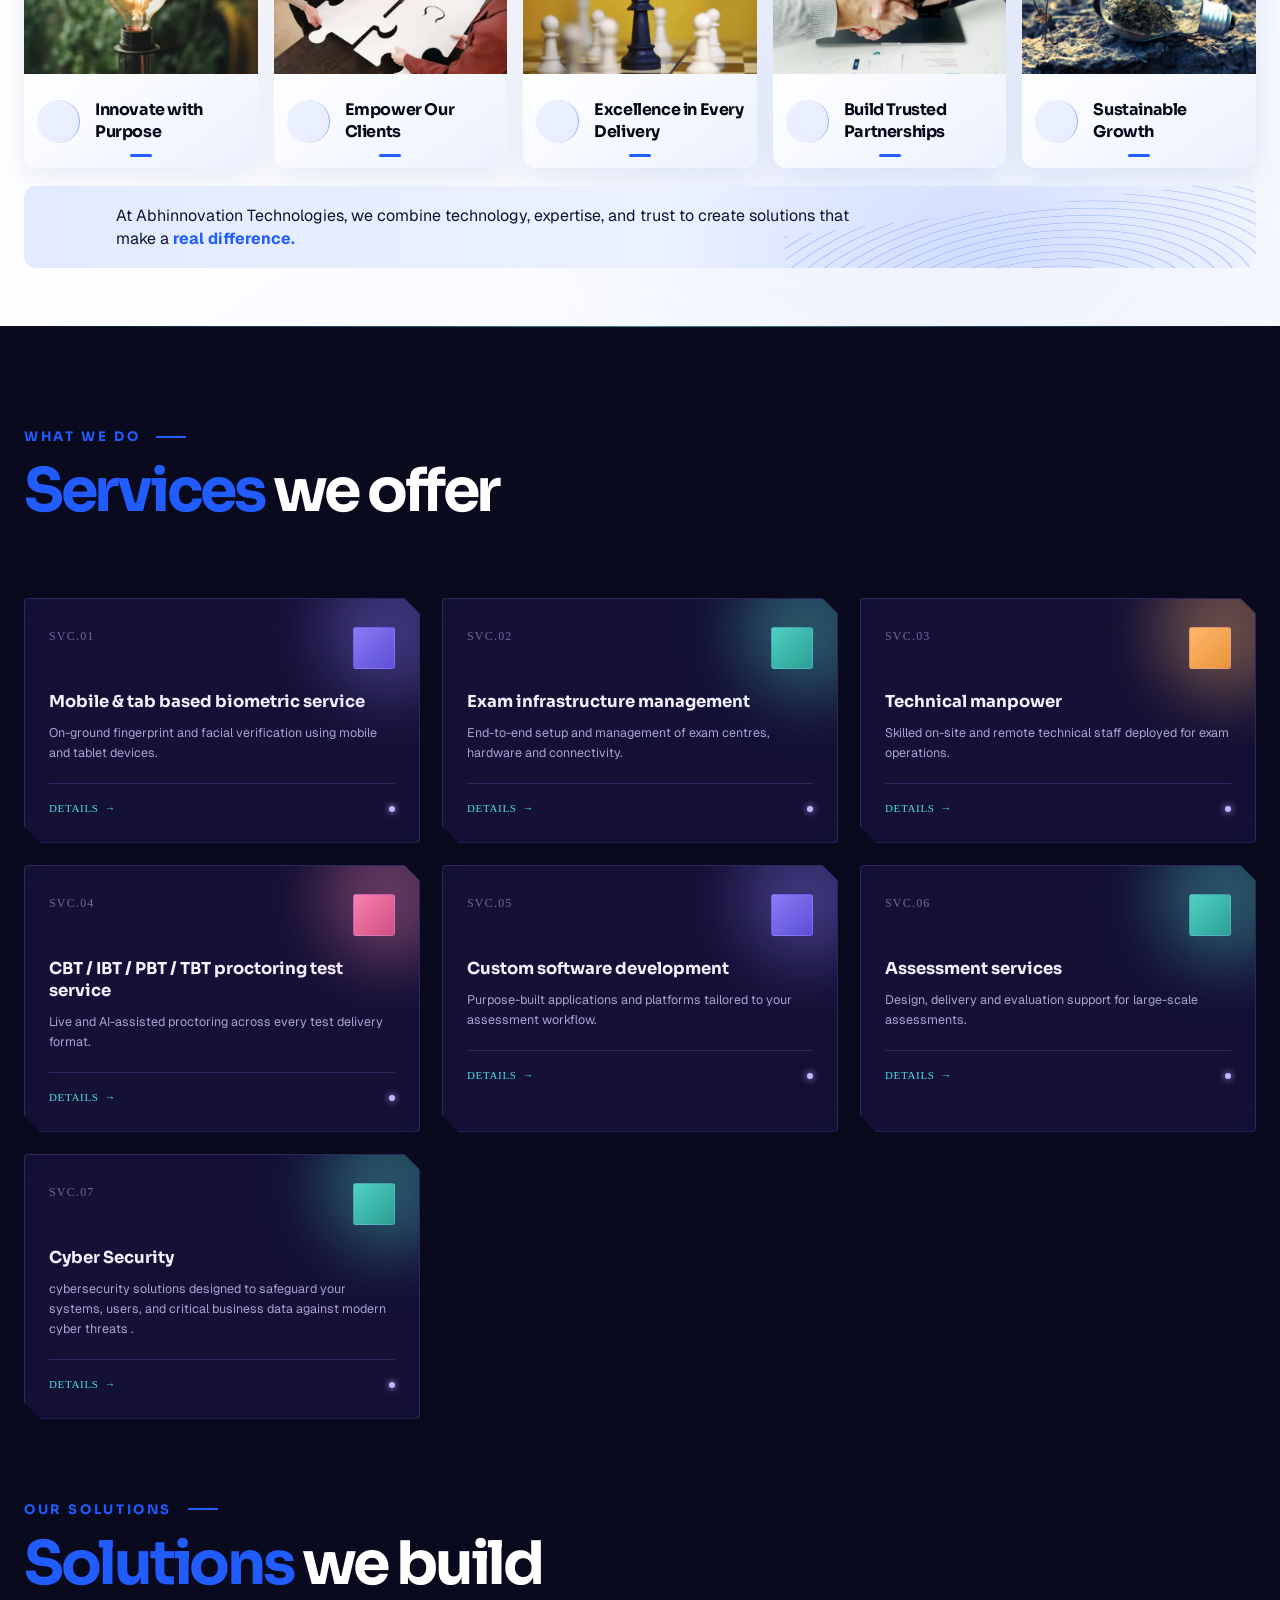
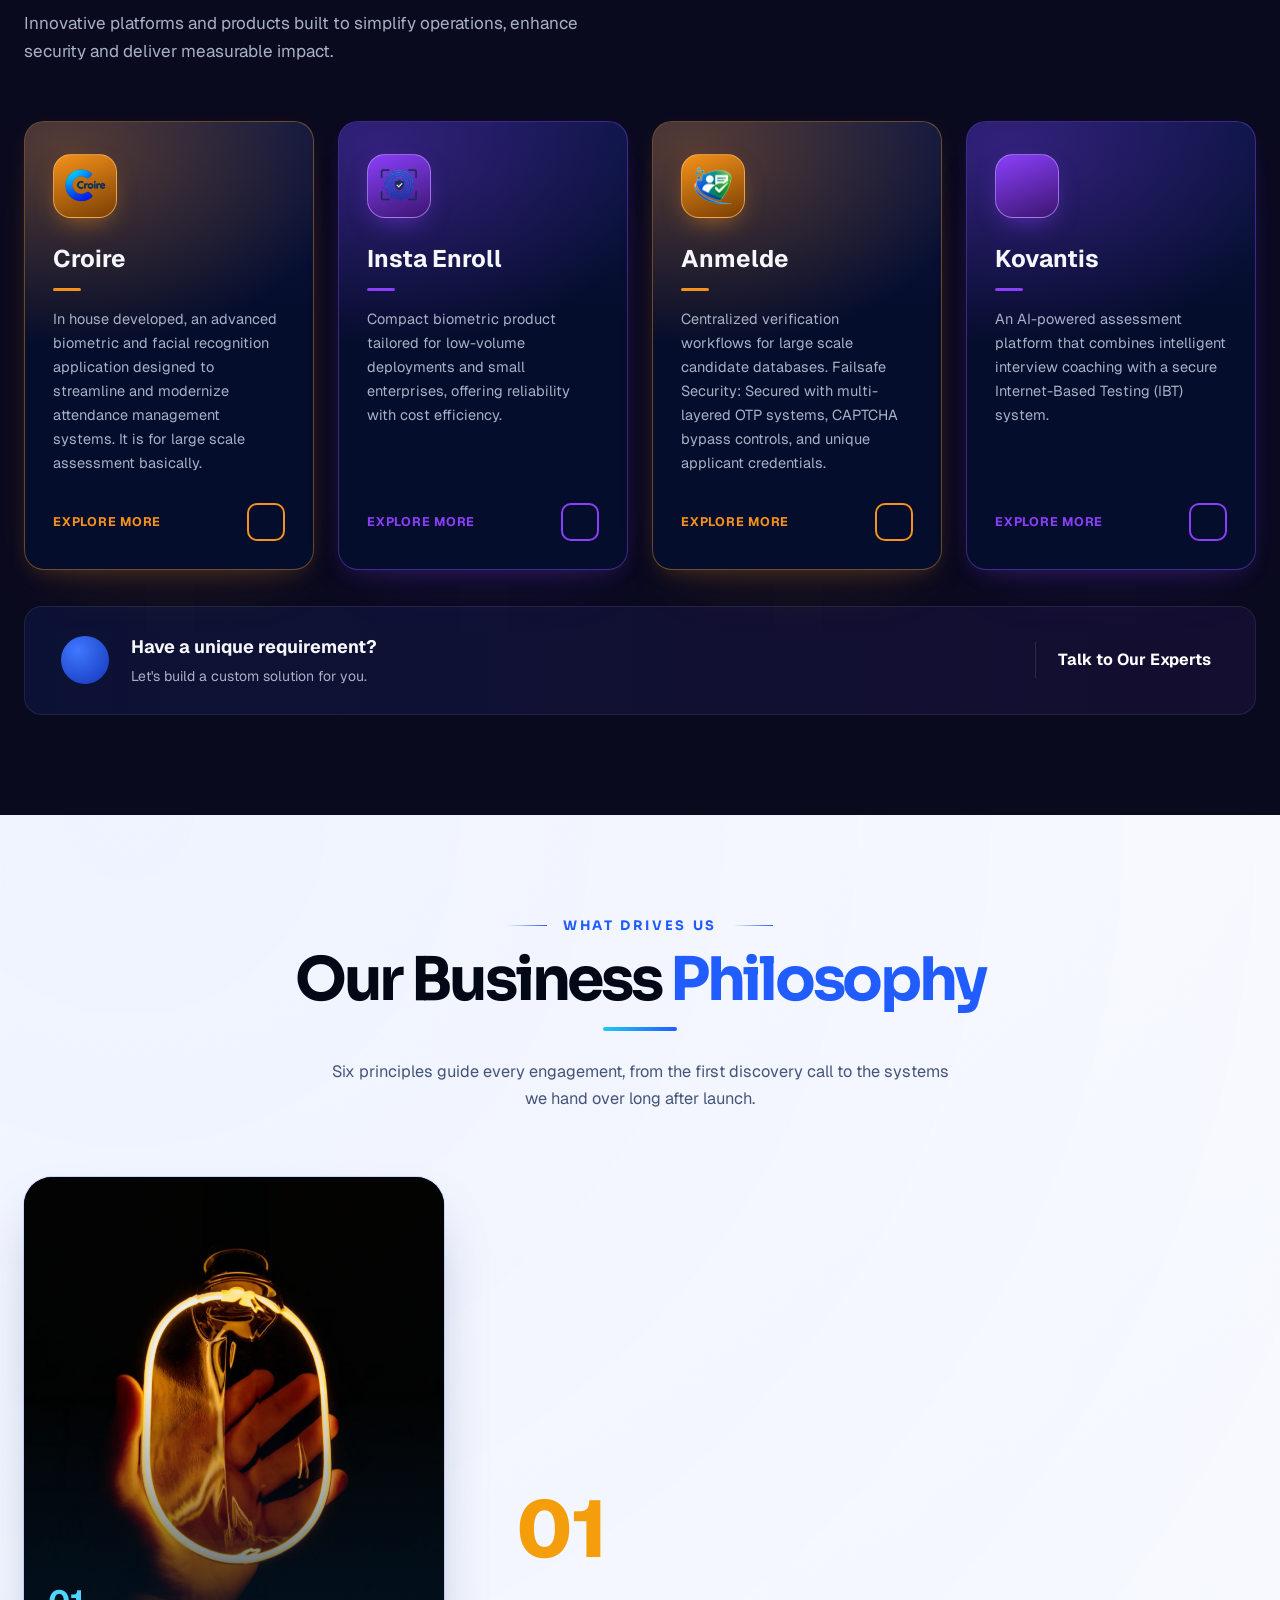
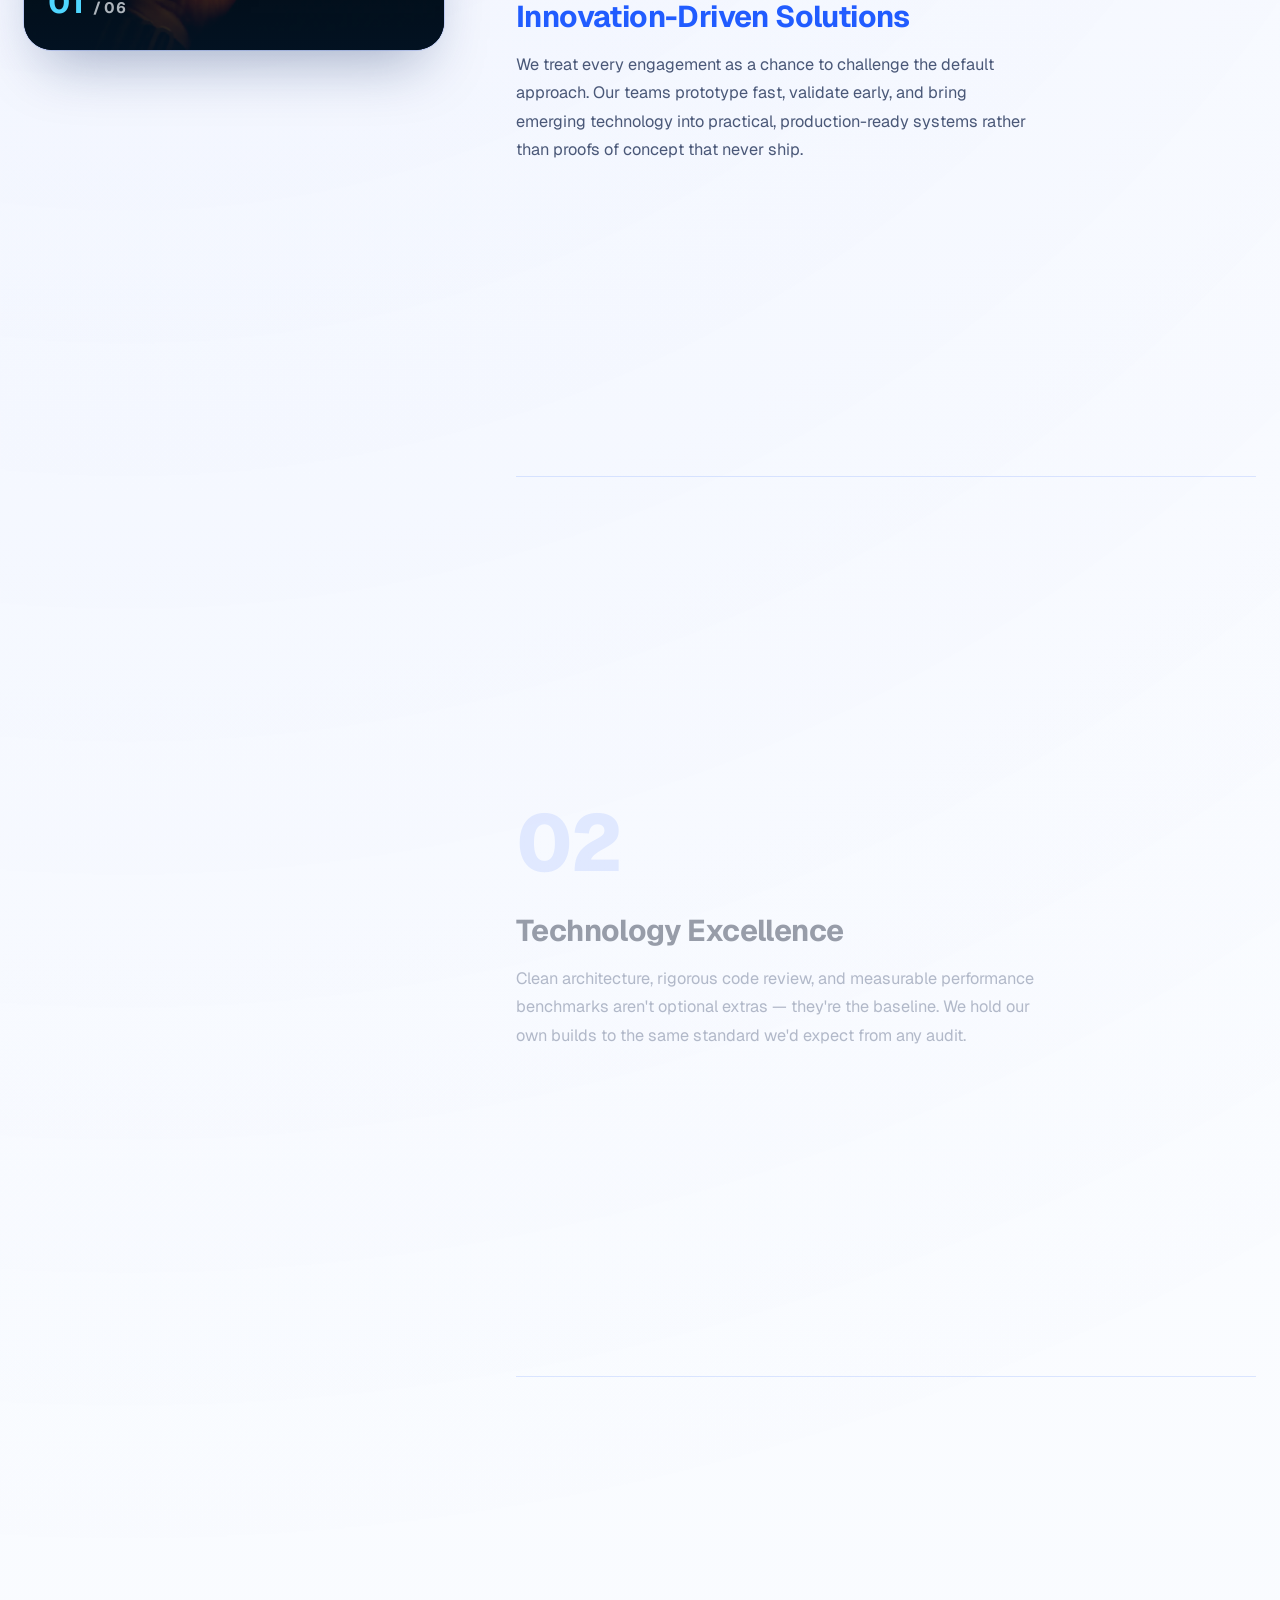
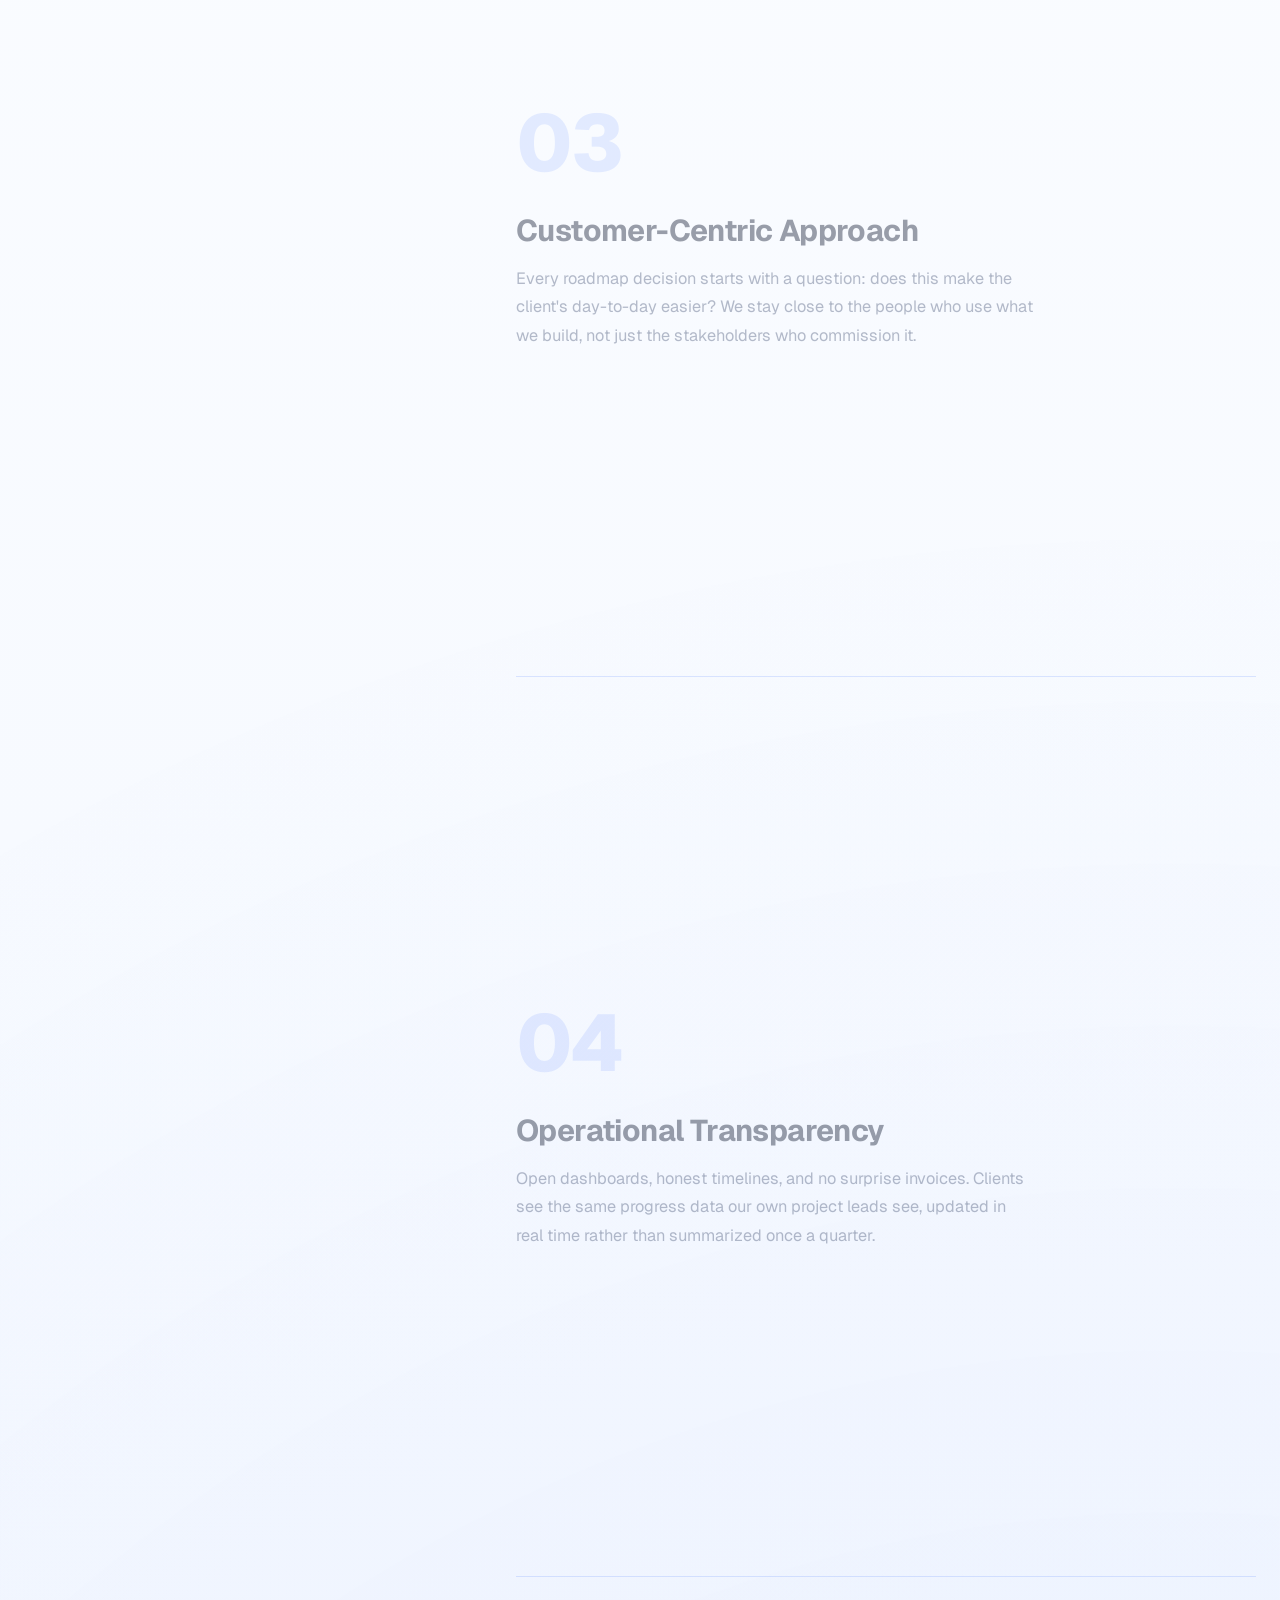
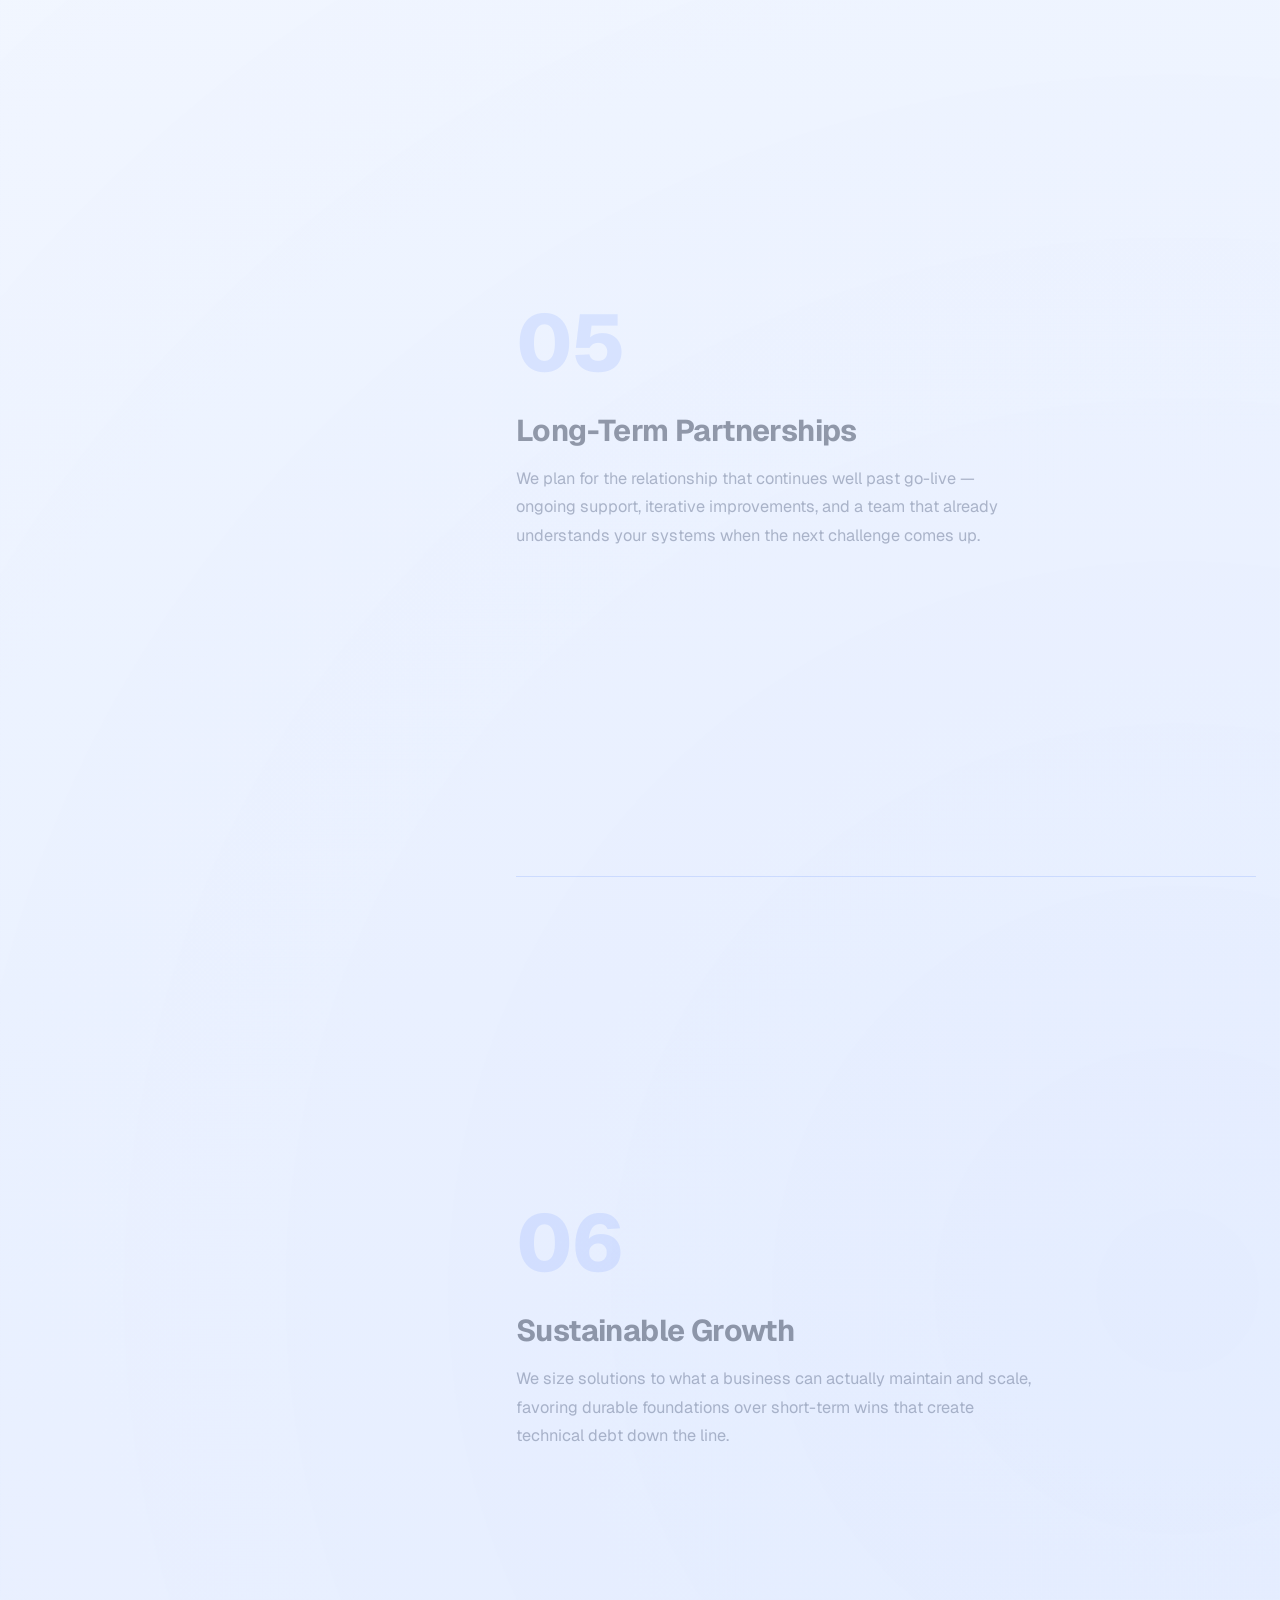
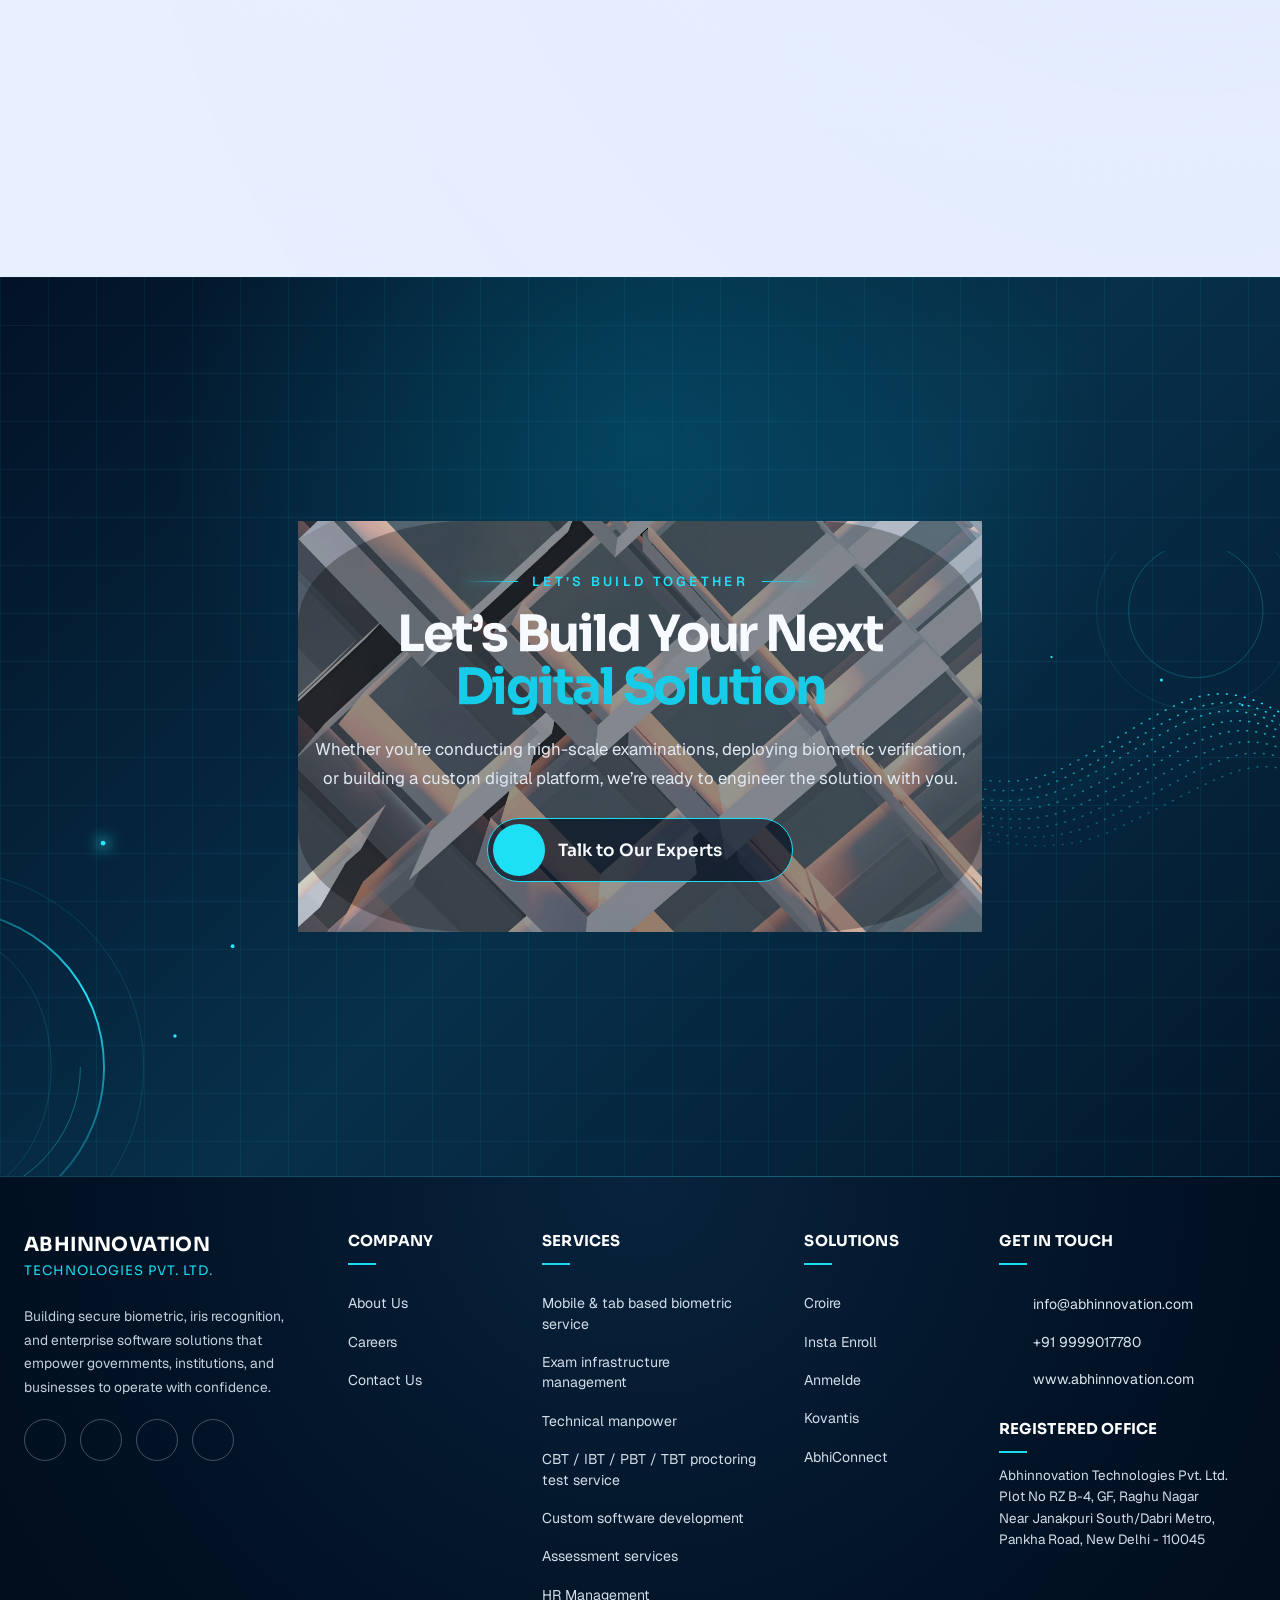
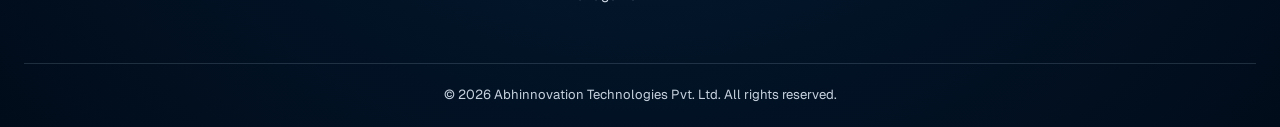
==== commit c9013550: "Update index.html" ====
--- a/index.html
+++ b/index.html
@@ -701,6 +701,7 @@
               <li><a href="#digital-transformation">CBT / IBT / PBT / TBT proctoring test service</a></li>
               <li><a href="#digital-transformation">Custom software development</a></li>
               <li><a href="#digital-transformation">Assessment services</a></li>
+              <li><a href="#digital-transformation">HR Management</a></li>
             </ul>
           </div>
 
@@ -711,6 +712,7 @@
               <li><a href="#abhiconnect">Insta Enroll</a></li>
               <li><a href="#veda">Anmelde</a></li>
               <li><a href="#anmelde">Kovantis</a></li>
+              <li><a href="#anmelde">AbhiConnect</a></li>
             </ul>
           </div>
 
@@ -718,7 +720,7 @@
             <h2>Get in Touch</h2>
             <ul class="footer-contact-list">
               <li><i class="fa-regular fa-envelope" aria-hidden="true"></i><a href="mailto:info@abhinnovation.com">info@abhinnovation.com</a></li>
-              <li><i class="fa-solid fa-phone" aria-hidden="true"></i><a href="tel:+911204567890">+91 9999017780</a></li>
+              <li><i class="fa-solid fa-phone" aria-hidden="true"></i><a href="tel:+91 9999017780">+91 9999017780</a></li>
               <li><i class="fa-solid fa-globe" aria-hidden="true"></i><a href="https://www.abhinnovation.com" target="_blank" rel="noopener noreferrer">www.abhinnovation.com</a></li>
             </ul>
             <h2 class="footer-office-title">Registered Office</h2>
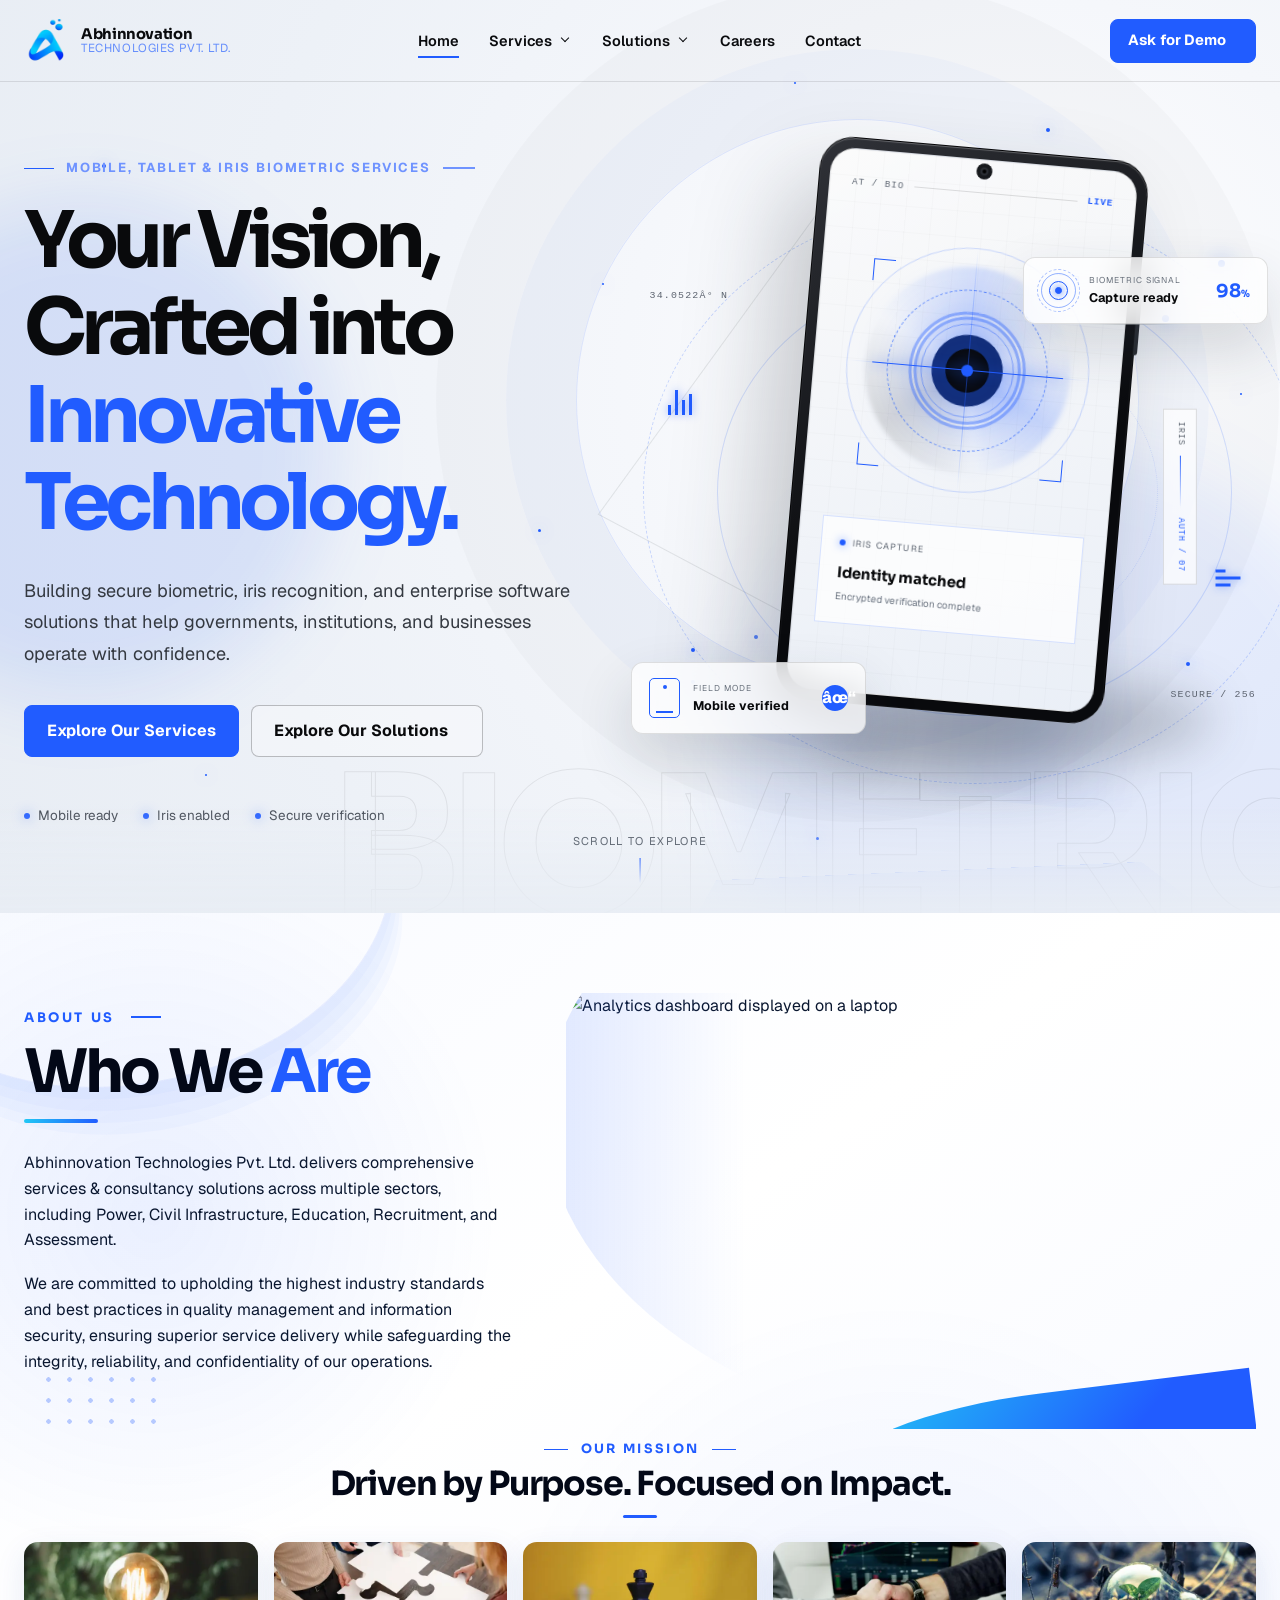
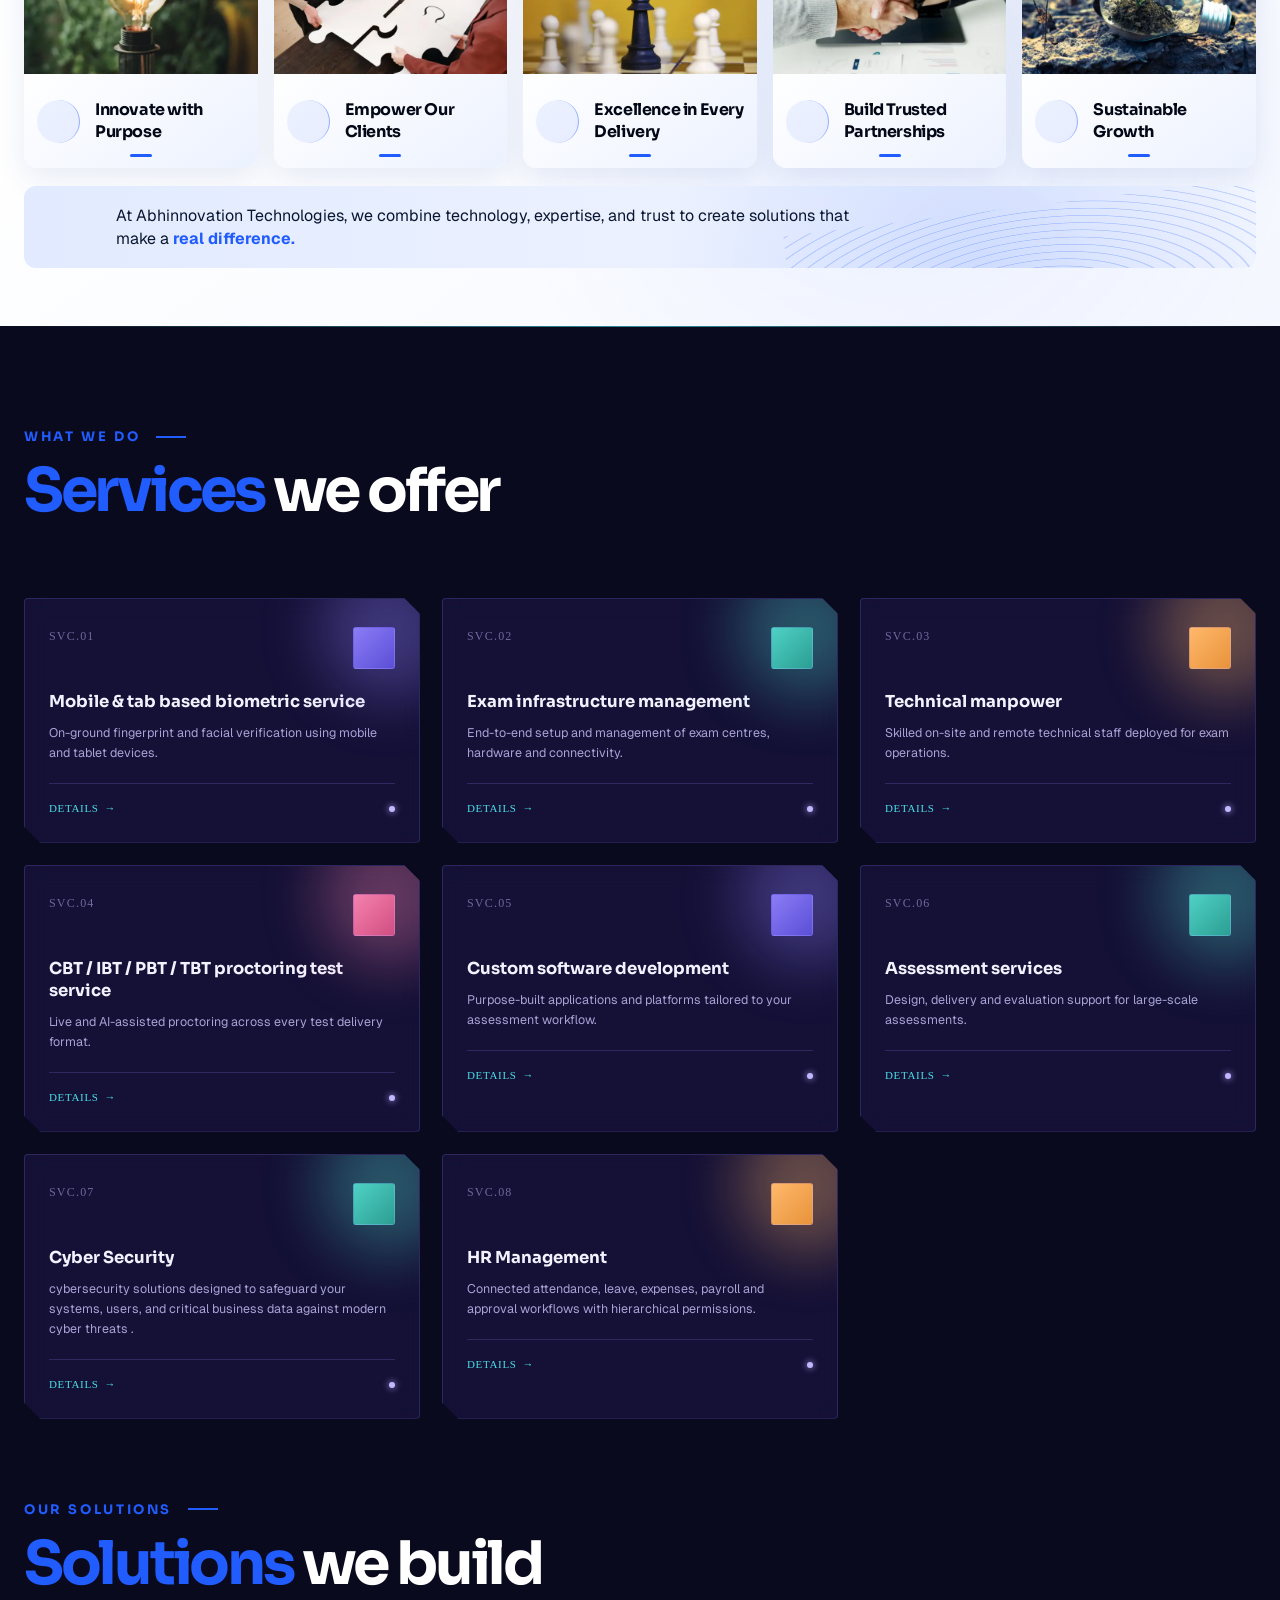
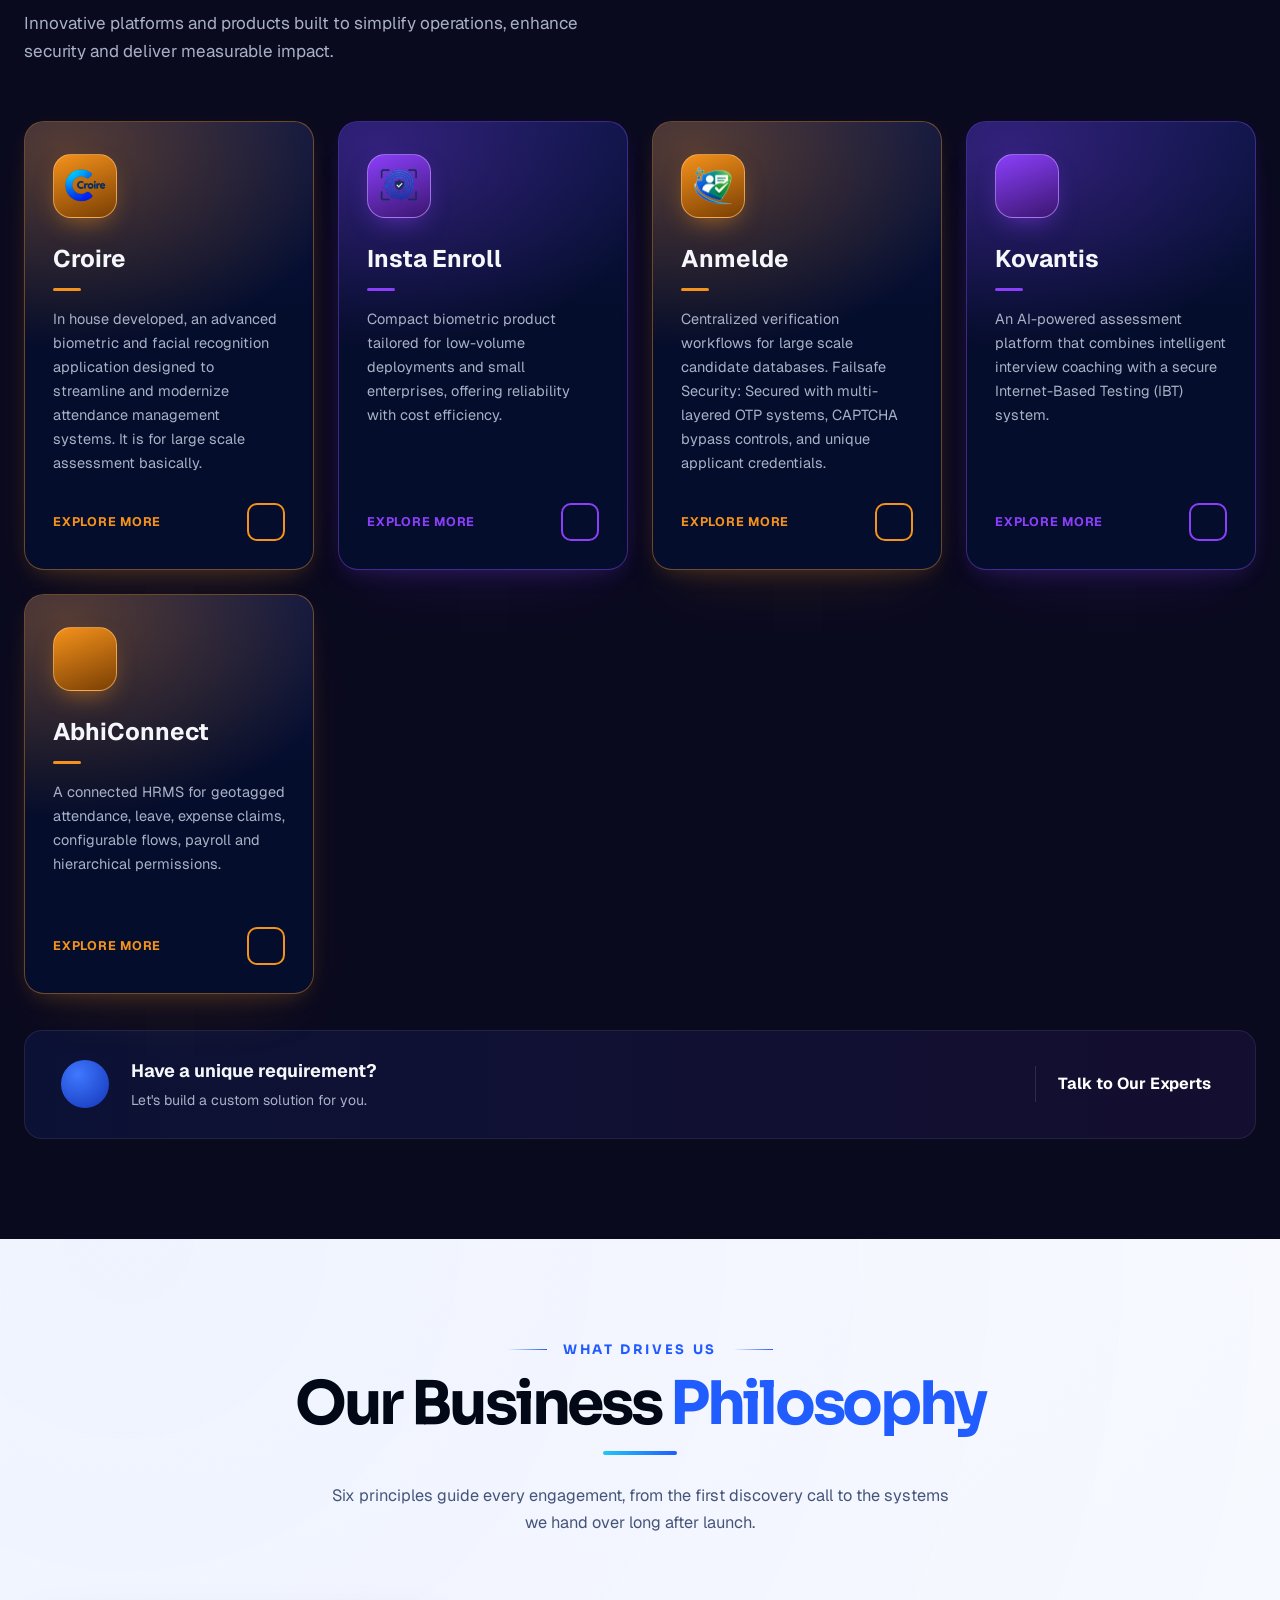
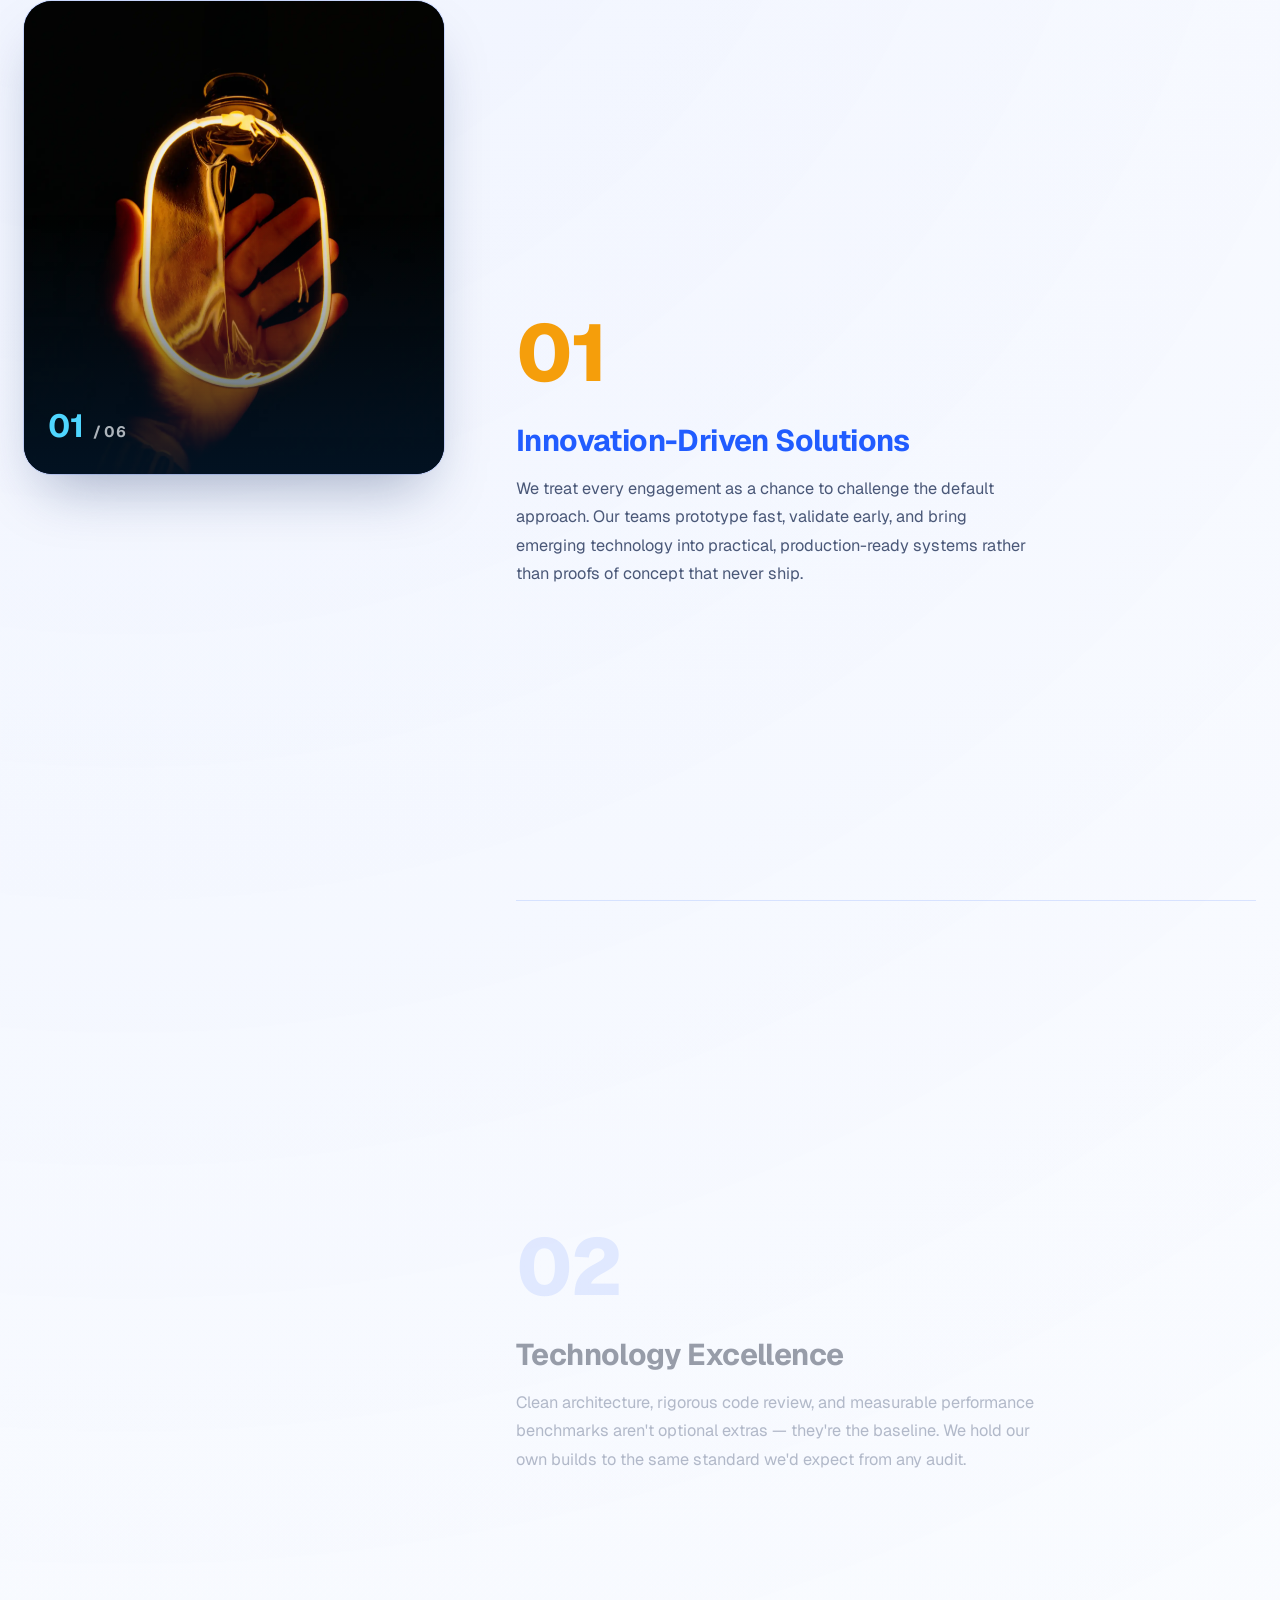
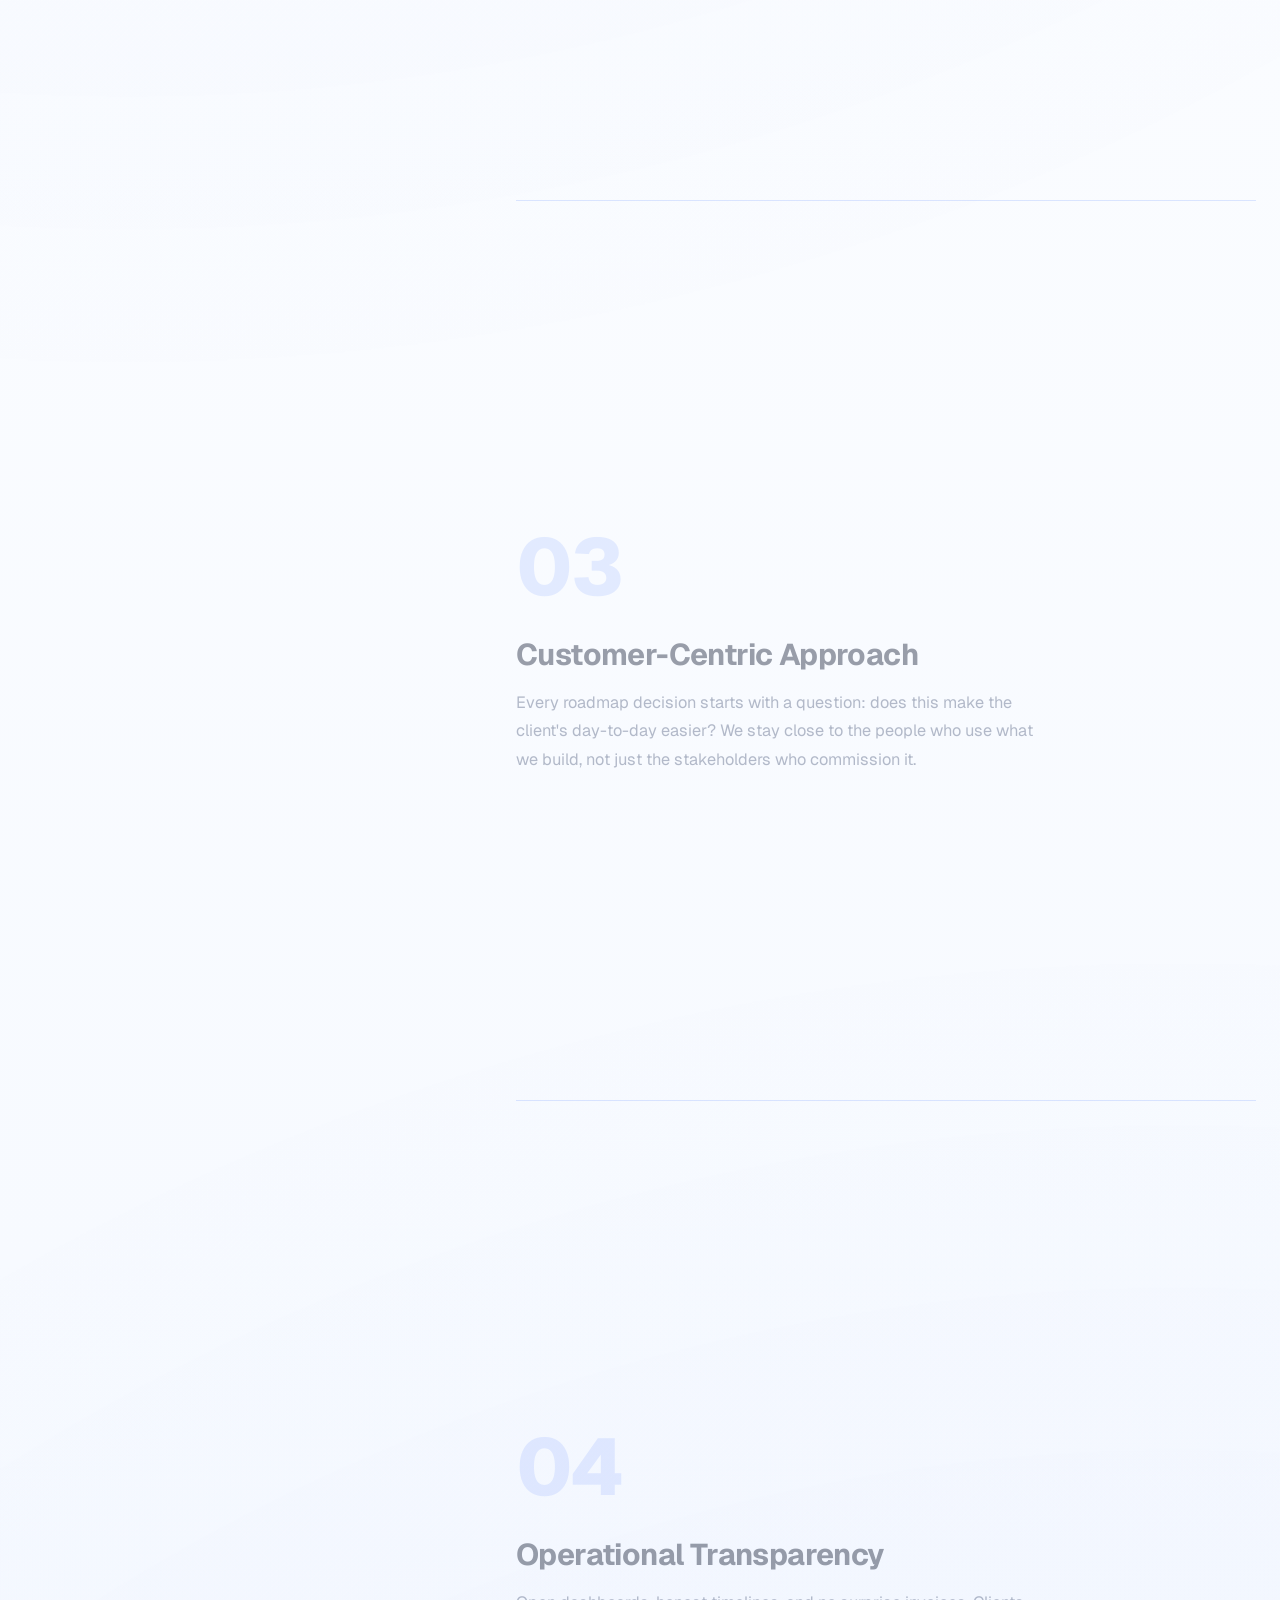
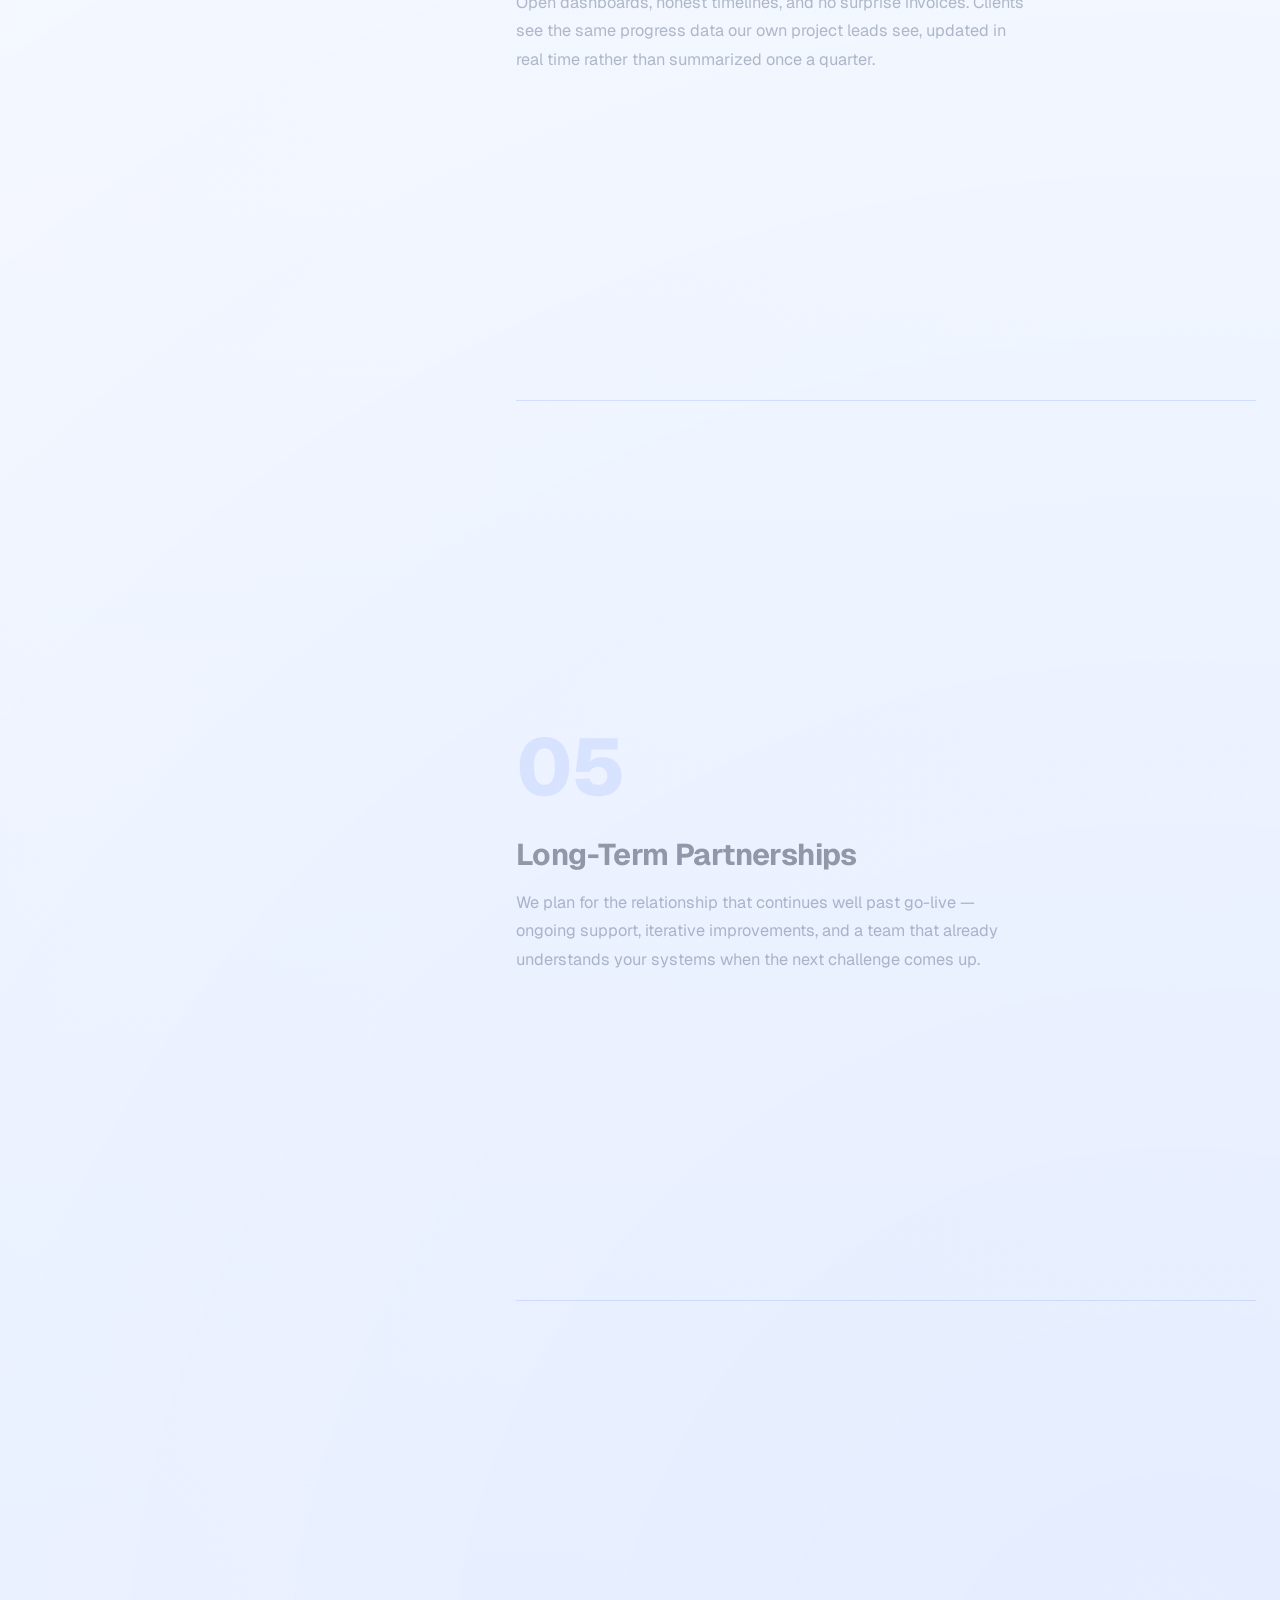
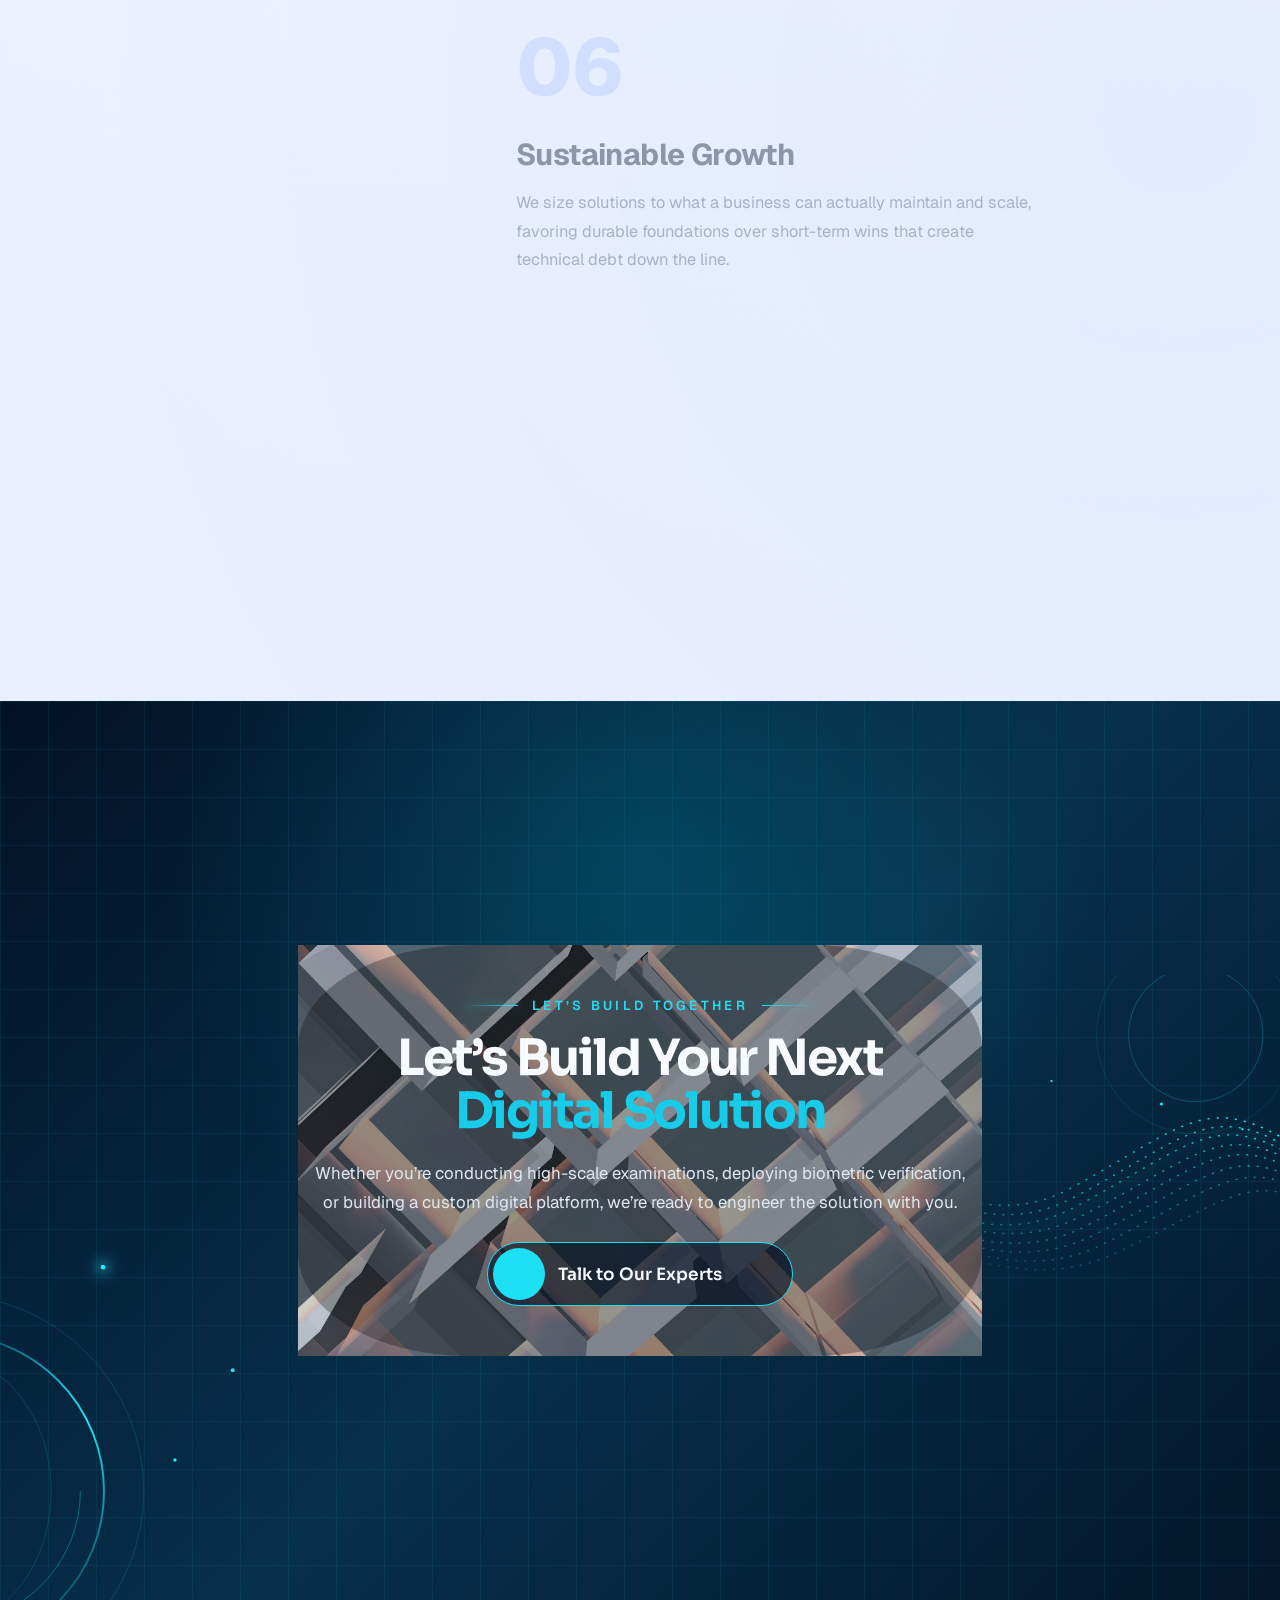
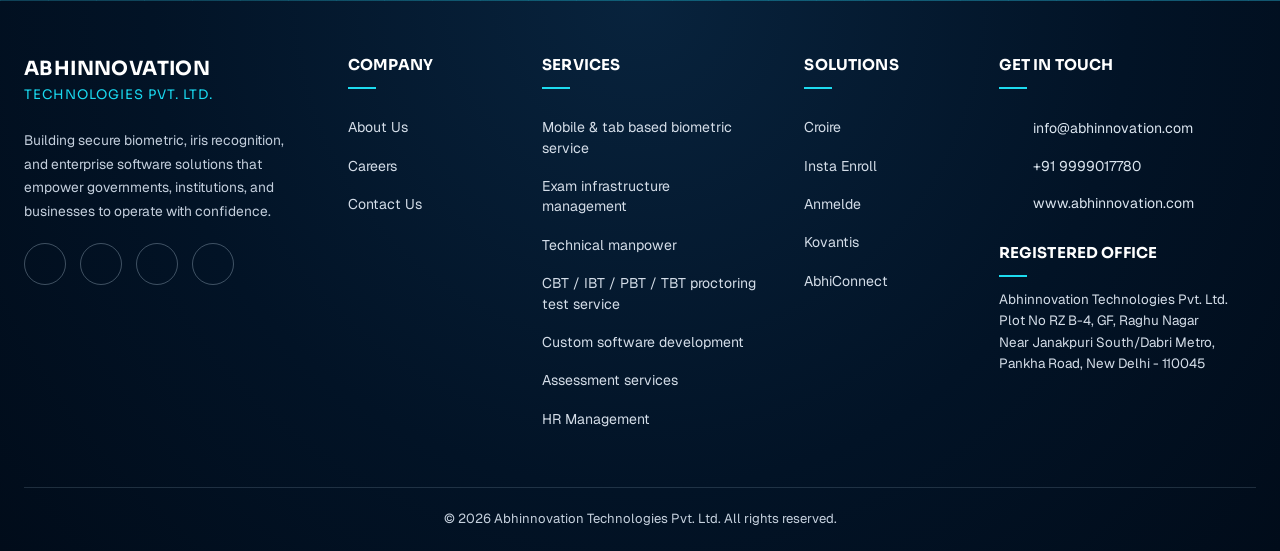
==== commit b8ebb020: "Update index.html" ====
--- a/index.html
+++ b/index.html
@@ -425,6 +425,21 @@
         </div>
       </div>
 
+            <div class="svc-card c3 ">
+        <div class="svc-glow"></div>
+        <div class="corner tl"></div><div class="corner br"></div>
+        <div class="svc-top">
+          <span class="svc-num">SVC.08</span>
+          <div class="svc-icon"><i class="fa-solid fa-people-roof" style="color: rgb(109, 85, 177);"></i></div>
+        </div>
+        <h3>HR Management</h3>
+        <p>Connected attendance, leave, expenses, payroll and approval workflows with hierarchical permissions.</p>
+        <div class="svc-footer">
+          <a class="svc-link" href="./service-hr-management.html">Details <span class="arrow">&rarr;</span></a>
+          <span class="status-dot"></span>
+        </div>
+      </div>
+
     </div>
     </div>
     <div class="container">
@@ -498,6 +513,22 @@
         </p>
         <div class="card__footer">
           <a href="#" class="card__link">Explore More</a>
+          <span class="card__arrow"><i class="fa-solid fa-arrow-right"></i></span>
+        </div>
+      </article>
+
+      
+      <!-- AbhiConnect -->
+      <article class="card card--orange">
+        <div class="card__icon"><i class="fa-solid fa-people-group"></i></div>
+        <h3 class="card__title">AbhiConnect</h3>
+        <span class="card__rule"></span>
+        <p class="card__text">
+          A connected HRMS for geotagged attendance, leave, expense claims,
+          configurable flows, payroll and hierarchical permissions.
+        </p>
+        <div class="card__footer">
+          <a href="./product-abhiconnect.html" class="card__link">Explore More</a>
           <span class="card__arrow"><i class="fa-solid fa-arrow-right"></i></span>
         </div>
       </article>
